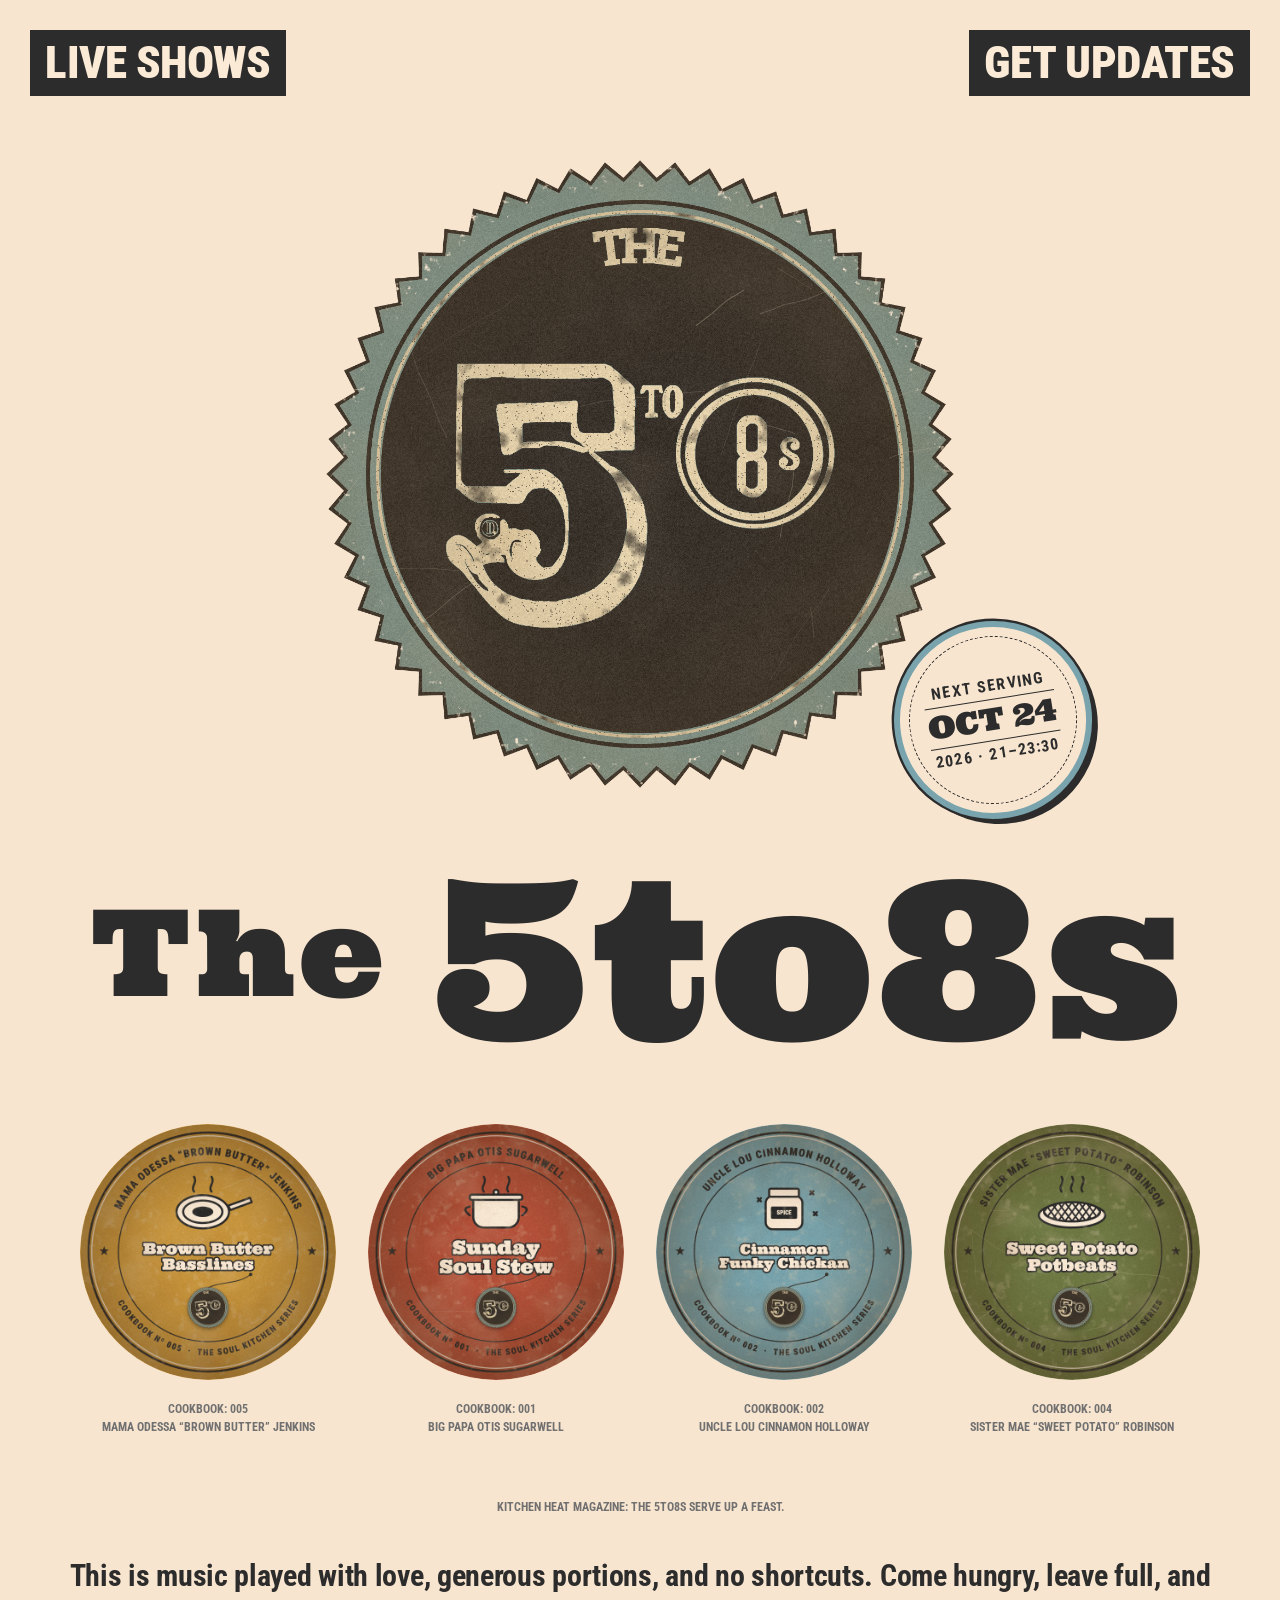
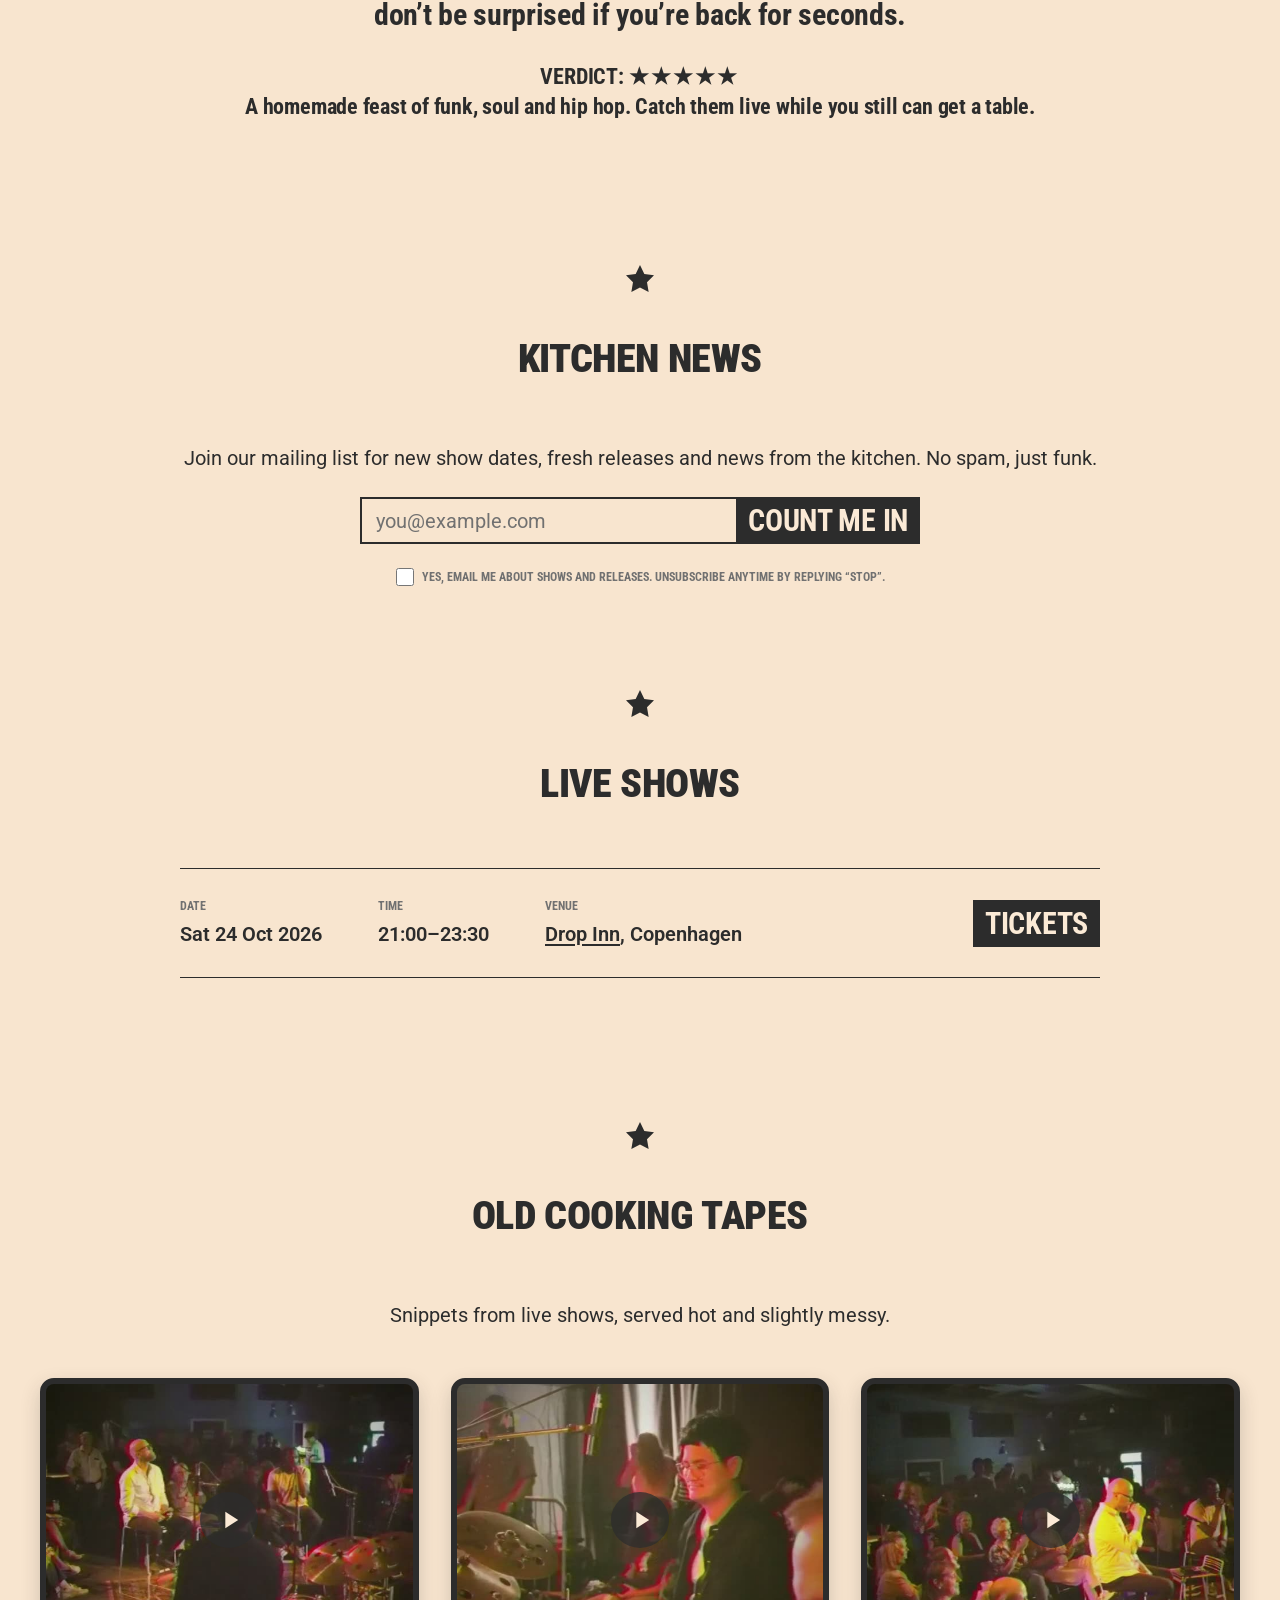
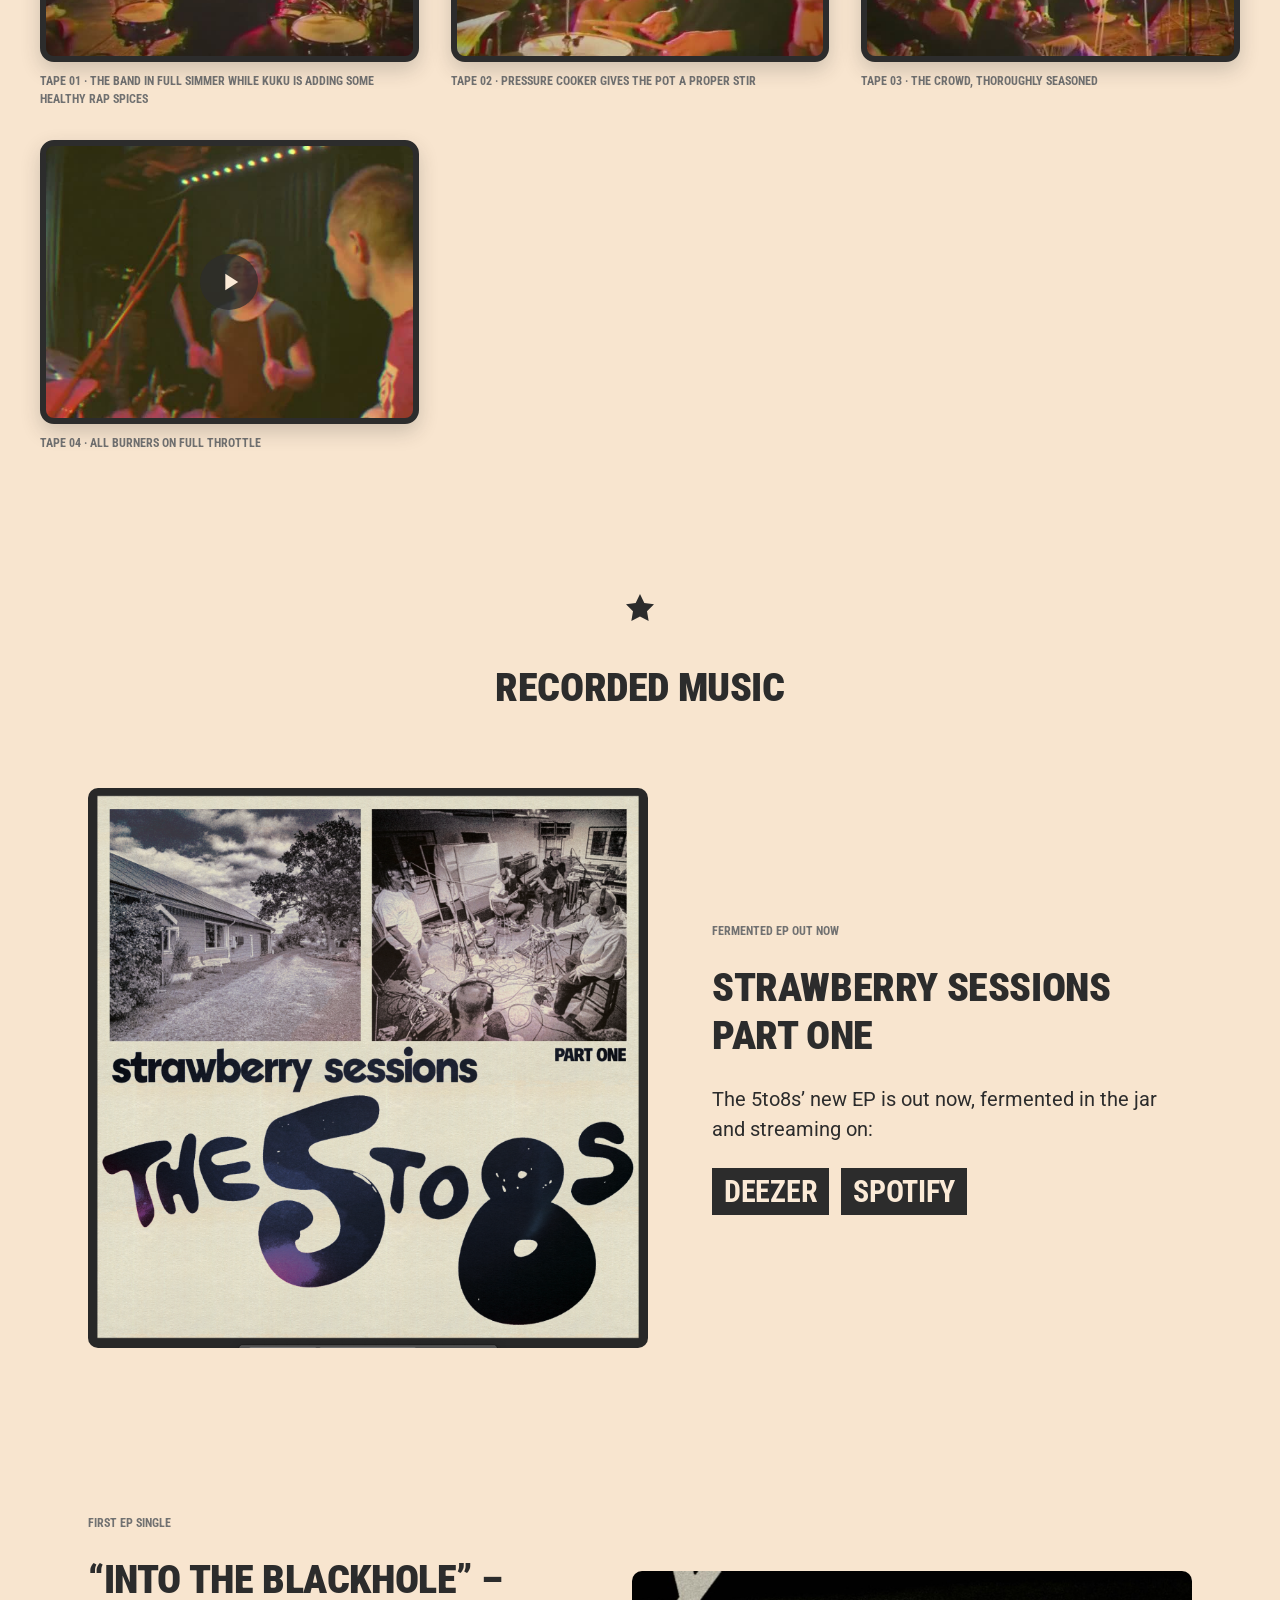
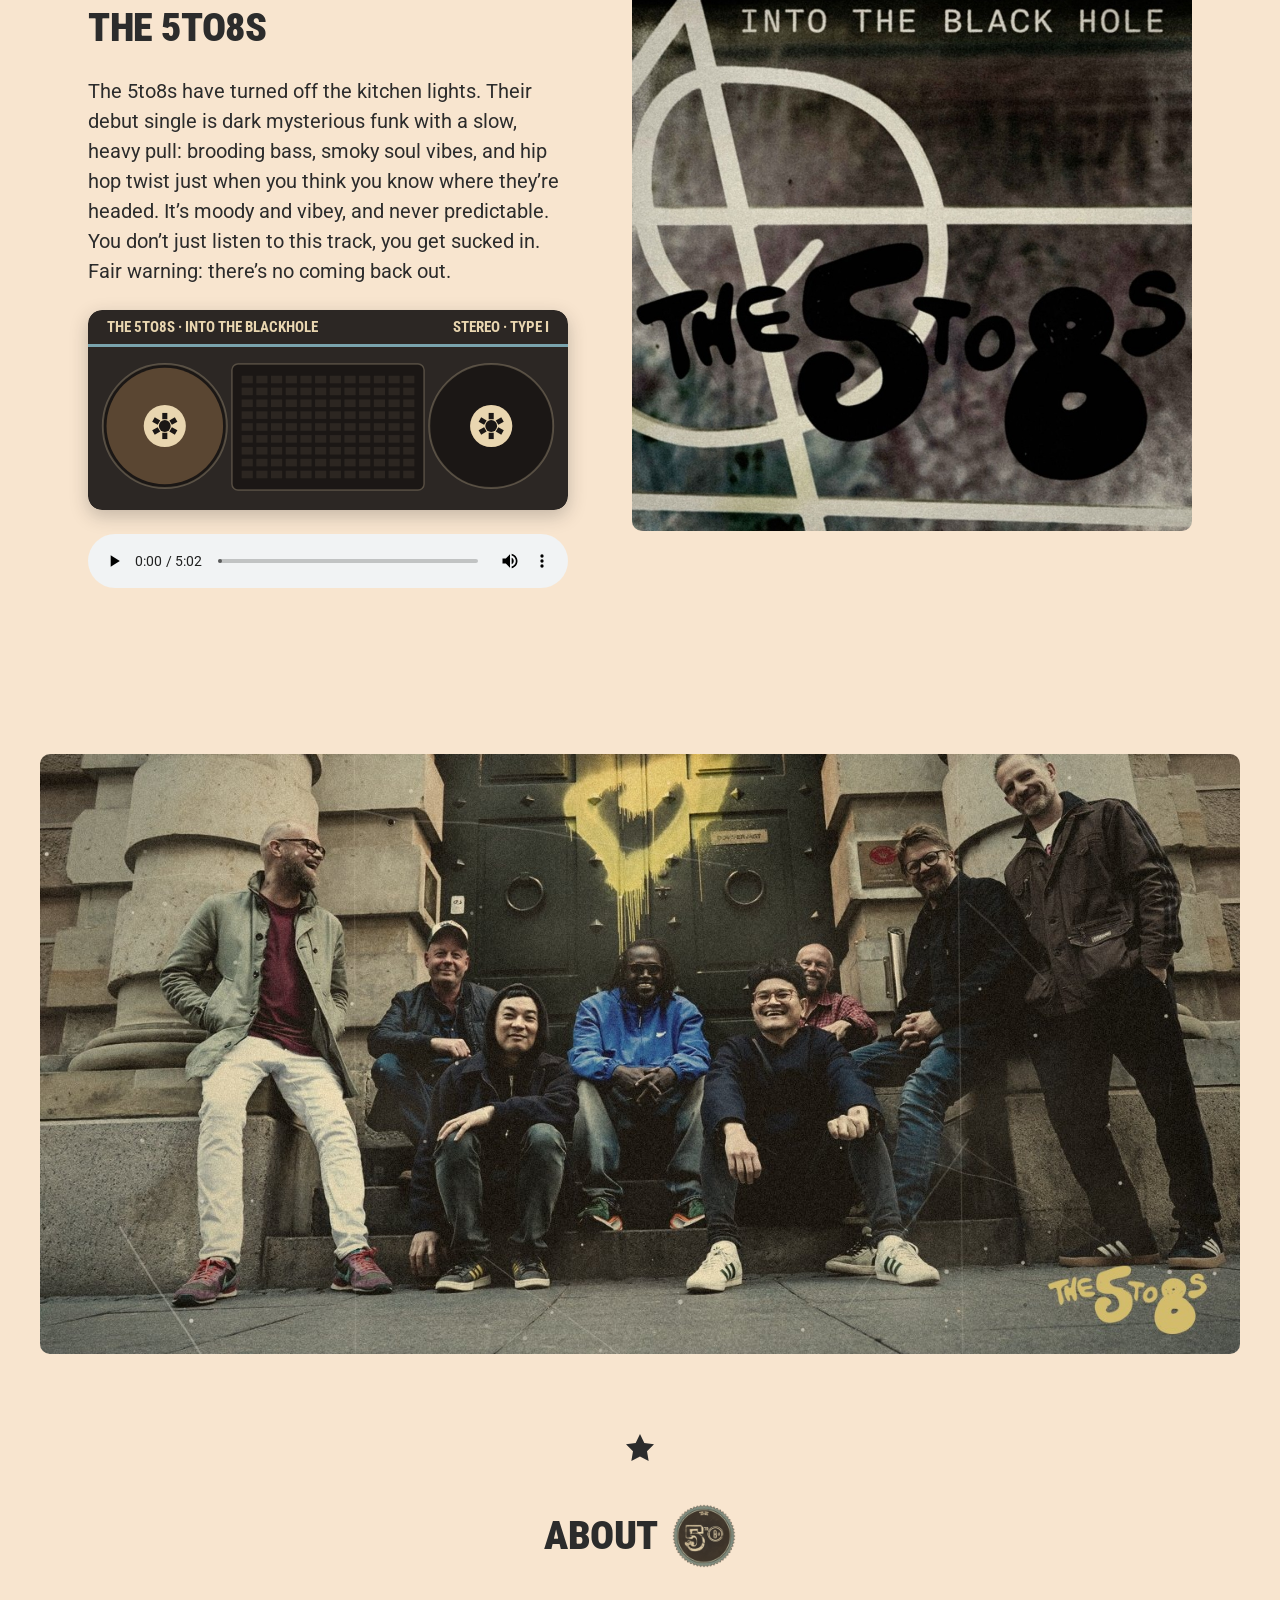
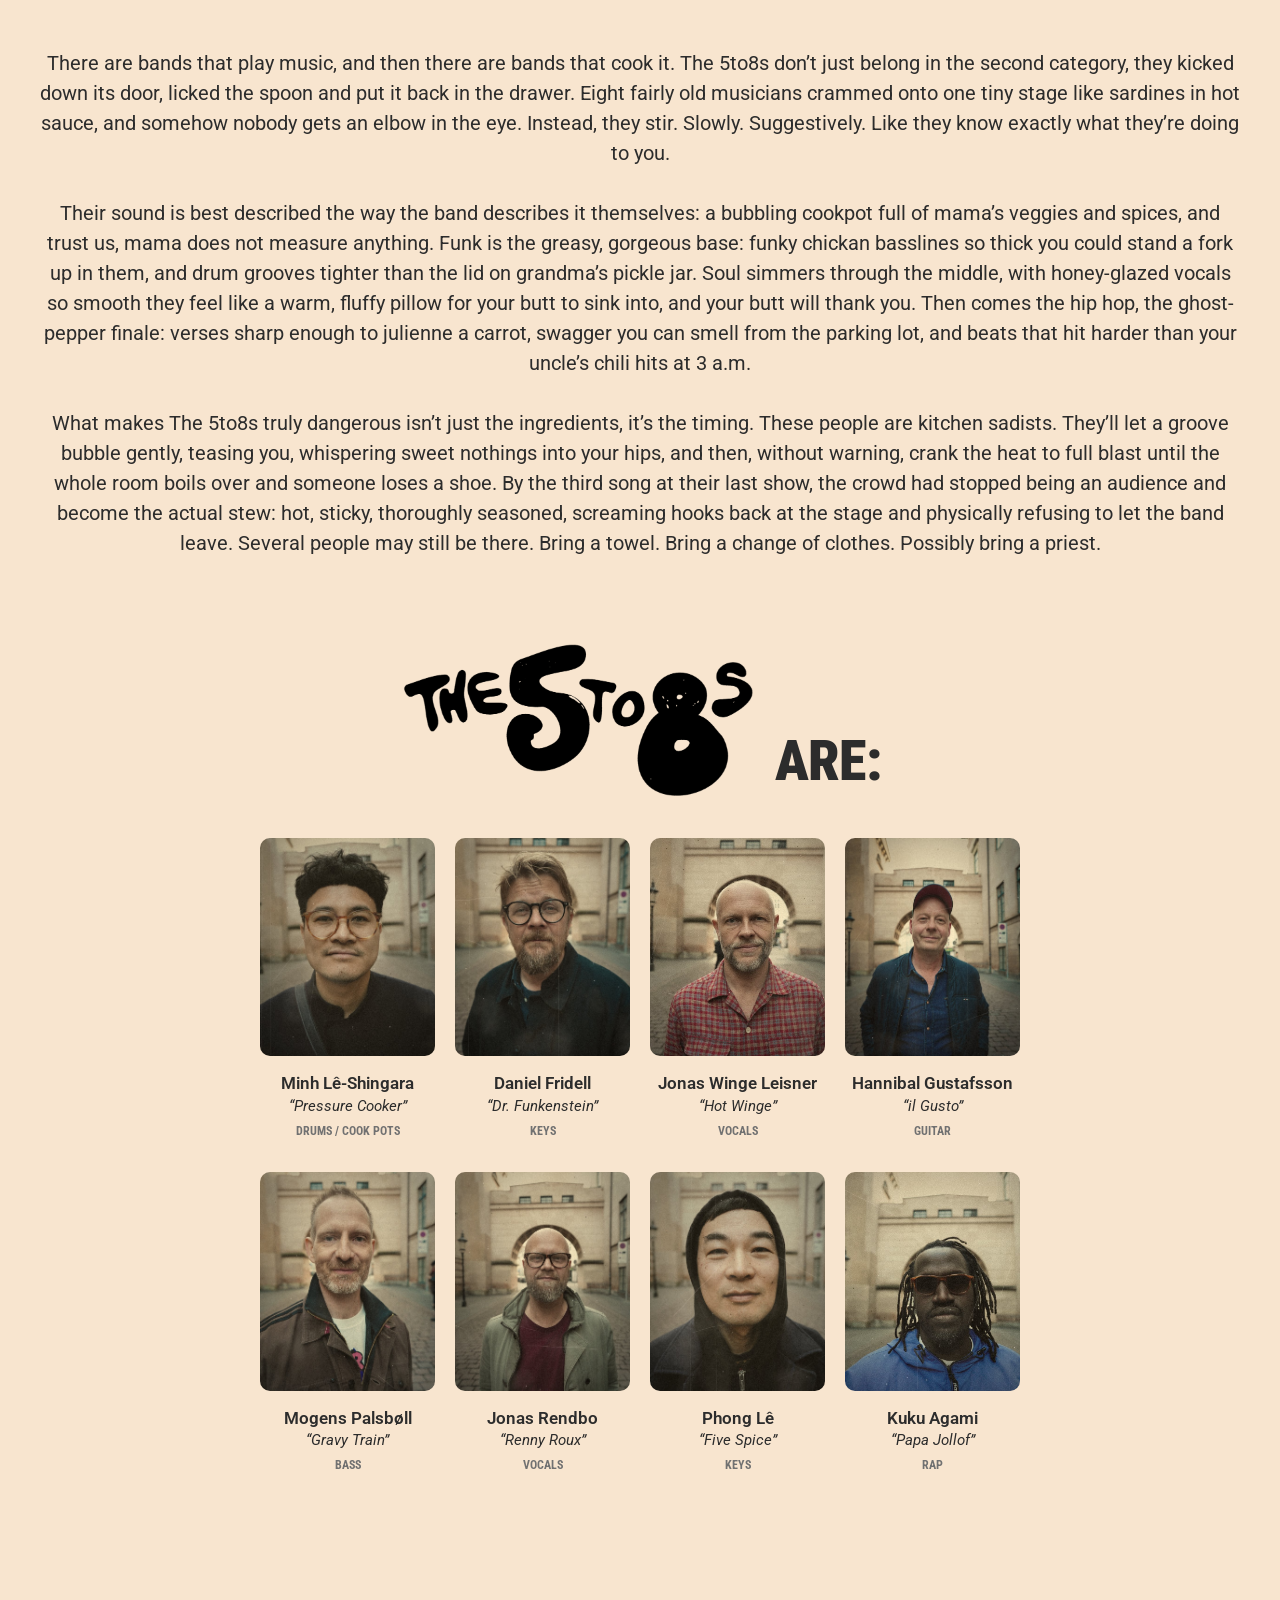
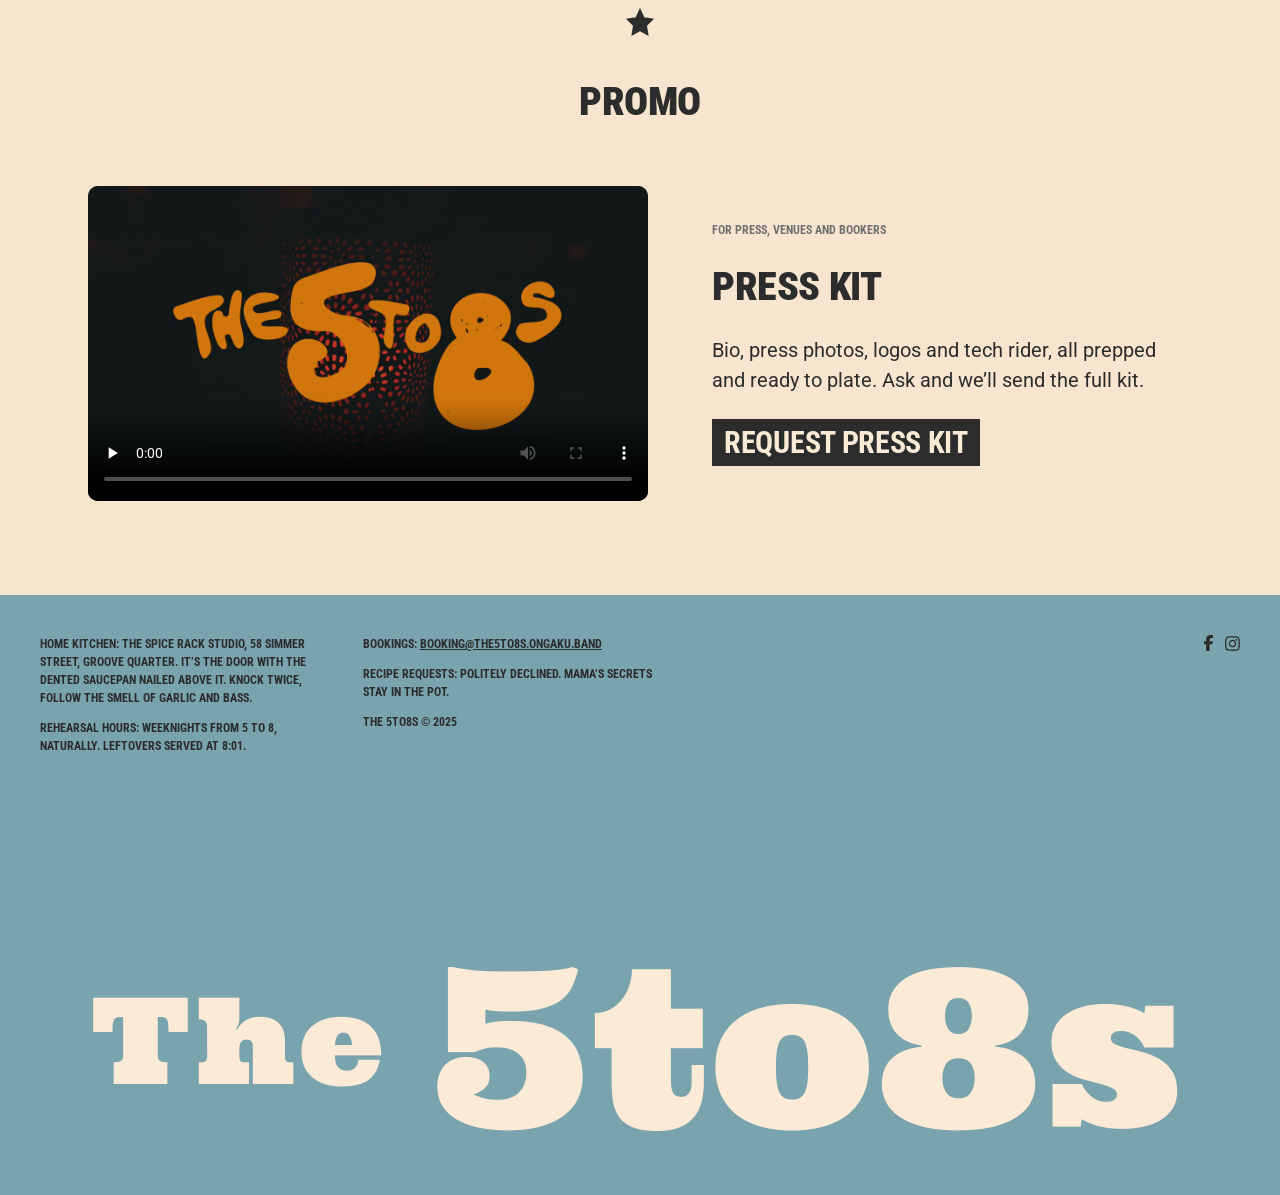
==== index.html @ 46f72283 "Add Tape 04 to Old Cooking Tapes Add a fourth live clip with the same 4:3 VHS look as the other tape" ====
<!doctype html>
<html lang="en">
<head>
  <meta charset="utf-8">
  <meta name="viewport" content="width=device-width, initial-scale=1">
  <title>The 5to8s</title>
  <link rel="icon" href="/favicon.ico" sizes="32x32">
  <link rel="icon" href="/assets/favicon-192.png" type="image/png" sizes="192x192">
  <link rel="apple-touch-icon" href="/assets/apple-touch-icon.png">
  <link rel="preconnect" href="https://fonts.googleapis.com">
  <link rel="preconnect" href="https://fonts.gstatic.com" crossorigin>
  <link href="https://fonts.googleapis.com/css2?family=Roboto+Condensed:wght@700;900&family=Roboto:wght@400;600;700&family=Ultra&display=swap" rel="stylesheet">
  <link rel="stylesheet" href="styles.css">
  <script src="script.js" defer></script>
</head>
<body>
  <nav class="nav" id="top">
    <a class="nav__link" href="#dates">Live Shows</a>
    <a class="nav__link" href="#subscribe">Get updates</a>
  </nav>

  <header class="header">
    <div class="hero">
      <img class="hero__image" src="assets/5to8s-badge-patina.png" alt="The 5to8s logo">
      <p class="hero__badge" role="img" aria-label="Next show: October 24, 2026, 21:00 to 23:30">
        <span class="hero__badge-kicker">Next serving</span>
        <span class="hero__badge-date">Oct 24</span>
        <span class="hero__badge-time">2026 · 21–23:30</span>
      </p>
    </div>
    <div class="title">
      <h1 class="wordmark title__wordmark"><span class="wordmark__the">The</span> 5to8s</h1>
    </div>
  </header>

  <main class="main" tabindex="-1">
    <div class="gallery">
      <figure class="gallery__item" aria-label="First of four soul kitchen cookbooks">
        <img class="gallery__image" src="assets/cookbooks/cookbook-005-odessa.jpg" alt="Round mustard cookbook cover: Brown Butter Basslines by Mama Odessa “Brown Butter” Jenkins, with a 5to8s price tag" width="1200" height="1200">
        <figcaption class="caption">Cookbook: 005<br>Mama Odessa “Brown Butter” Jenkins</figcaption>
      </figure>
      <figure class="gallery__item" aria-label="Second of four soul kitchen cookbooks">
        <img class="gallery__image" src="assets/cookbooks/cookbook-001-otis.jpg" alt="Round tomato-red cookbook cover: Sunday Soul Stew by Big Papa Otis Sugarwell, with a 5to8s price tag" width="1200" height="1200">
        <figcaption class="caption">Cookbook: 001<br>Big Papa Otis Sugarwell</figcaption>
      </figure>
      <figure class="gallery__item" aria-label="Third of four soul kitchen cookbooks">
        <img class="gallery__image" src="assets/cookbooks/cookbook-002-lou.jpg" alt="Round teal cookbook cover: Cinnamon Funky Chickan by Uncle Lou Cinnamon Holloway, with a 5to8s price tag" width="1200" height="1200">
        <figcaption class="caption">Cookbook: 002<br>Uncle Lou Cinnamon Holloway</figcaption>
      </figure>
      <figure class="gallery__item" aria-label="Fourth of four soul kitchen cookbooks">
        <img class="gallery__image" src="assets/cookbooks/cookbook-004-mae.jpg" alt="Round olive-green cookbook cover: Sweet Potato Potbeats by Sister Mae “Sweet Potato” Robinson, with a 5to8s price tag" width="1200" height="1200">
        <figcaption class="caption">Cookbook: 004<br>Sister Mae “Sweet Potato” Robinson</figcaption>
      </figure>
    </div>

    <div class="intro">
      <h2 class="caption">Kitchen Heat Magazine: The 5to8s serve up a feast.</h2>
      <p class="heading-2">This is music played with love, generous portions, and no shortcuts. Come hungry, leave full, and don’t be surprised if you’re back for seconds.</p>
      <p class="verdict"><span class="verdict__label">Verdict:</span> <span class="verdict__stars" role="img" aria-label="5 out of 5 stars">★★★★★</span><br>A homemade feast of funk, soul and hip hop. Catch them live while you still can get a table.</p>
    </div>

    <section class="signup-section" id="subscribe" aria-labelledby="subscribe-title">
      <div class="agenda__title">
        <img class="star" src="assets/star.svg" alt="" role="presentation">
        <h2 class="heading-1" id="subscribe-title">Kitchen News</h2>
      </div>
      <form class="signup" action="/subscribe" method="post" aria-labelledby="subscribe-title">
        <p class="body">Join our mailing list for new show dates, fresh releases and news from the kitchen. No spam, just funk.</p>
        <div class="signup__row">
          <label class="visually-hidden" for="signup-email">Email address</label>
          <input class="signup__input" id="signup-email" type="email" name="email" placeholder="you@example.com" autocomplete="email" required>
          <button class="ticket-link signup__button" type="submit">Count me in</button>
        </div>
        <div class="signup__trap" aria-hidden="true">
          <label for="signup-website">Leave this empty</label>
          <input id="signup-website" type="text" name="website" tabindex="-1" autocomplete="off">
        </div>
        <label class="signup__consent caption">
          <input type="checkbox" name="consent" value="yes" required>
          <span>Yes, email me about shows and releases. Unsubscribe anytime by replying “stop”.</span>
        </label>
        <p class="signup__status body-2" role="status" hidden></p>
      </form>
    </section>

    <section class="agenda" id="dates" aria-labelledby="dates-title">
      <div class="agenda__inner">
        <div class="agenda__title">
          <img class="star" src="assets/star.svg" alt="" role="presentation">
          <h2 class="heading-1" id="dates-title">Live Shows</h2>
        </div>
        <article class="show" aria-label="Concert at Drop Inn, Copenhagen">
          <dl class="show__info">
            <div class="show__field">
              <dt class="caption">Date</dt>
              <dd><time datetime="2026-10-24">Sat 24 Oct 2026</time></dd>
            </div>
            <div class="show__field">
              <dt class="caption">Time</dt>
              <dd><time datetime="2026-10-24T21:00">21:00</time>–<time datetime="2026-10-24T23:30">23:30</time></dd>
            </div>
            <div class="show__field">
              <dt class="caption">Venue</dt>
              <dd><a class="venue-link" href="https://drop-inn.dk/event/the-5to8s-13/" target="_blank" rel="noopener">Drop Inn</a>, Copenhagen</dd>
            </div>
          </dl>
          <a class="ticket-link show__tickets" href="https://place2book.com/da/sw2/sales/3f22m9nqsd" target="_blank" rel="noopener">Tickets</a>
        </article>
      </div>
    </section>

    <section class="clips" id="live-cooking" aria-labelledby="live-cooking-title">
      <div class="section-title">
        <img class="star" src="assets/star.svg" alt="" role="presentation">
        <h2 class="heading-1" id="live-cooking-title">Old Cooking Tapes</h2>
      </div>
      <p class="body clips__intro">Snippets from live shows, served hot and slightly messy.</p>
      <ul class="clips__grid">
        <li class="clip">
          <div class="screen">
            <video class="screen__video" src="assets/live-cooking-sessions/web/live-cooking-1.mp4" poster="assets/live-cooking-sessions/web/live-cooking-1.jpg" preload="none" playsinline></video>
            <button class="screen__button" type="button" aria-label="Play Tape 01: The band in full simmer while Kuku is adding some healthy rap spices">
              <svg class="screen__icon" viewBox="0 0 24 24" width="28" height="28" aria-hidden="true"><path d="M8 5v14l11-7z" fill="currentColor"/></svg>
            </button>
          </div>
          <p class="caption">Tape 01 · The band in full simmer while Kuku is adding some healthy rap spices</p>
        </li>
        <li class="clip">
          <div class="screen">
            <video class="screen__video" src="assets/live-cooking-sessions/web/live-cooking-2.mp4" poster="assets/live-cooking-sessions/web/live-cooking-2.jpg" preload="none" playsinline></video>
            <button class="screen__button" type="button" aria-label="Play Tape 02: Pressure Cooker gives the pot a proper stir">
              <svg class="screen__icon" viewBox="0 0 24 24" width="28" height="28" aria-hidden="true"><path d="M8 5v14l11-7z" fill="currentColor"/></svg>
            </button>
          </div>
          <p class="caption">Tape 02 · Pressure Cooker gives the pot a proper stir</p>
        </li>
        <li class="clip">
          <div class="screen">
            <video class="screen__video" src="assets/live-cooking-sessions/web/live-cooking-3.mp4" poster="assets/live-cooking-sessions/web/live-cooking-3.jpg" preload="none" playsinline></video>
            <button class="screen__button" type="button" aria-label="Play Tape 03: The crowd, thoroughly seasoned">
              <svg class="screen__icon" viewBox="0 0 24 24" width="28" height="28" aria-hidden="true"><path d="M8 5v14l11-7z" fill="currentColor"/></svg>
            </button>
          </div>
          <p class="caption">Tape 03 · The crowd, thoroughly seasoned</p>
        </li>
        <li class="clip">
          <div class="screen">
            <video class="screen__video" src="assets/live-cooking-sessions/web/live-cooking-4.mp4" poster="assets/live-cooking-sessions/web/live-cooking-4.jpg" preload="none" playsinline></video>
            <button class="screen__button" type="button" aria-label="Play Tape 04: All burners on full throttle">
              <svg class="screen__icon" viewBox="0 0 24 24" width="28" height="28" aria-hidden="true"><path d="M8 5v14l11-7z" fill="currentColor"/></svg>
            </button>
          </div>
          <p class="caption">Tape 04 · All burners on full throttle</p>
        </li>
      </ul>
    </section>

    <div class="section-title" id="music">
      <img class="star" src="assets/star.svg" alt="" role="presentation">
      <h2 class="heading-1">Recorded Music</h2>
    </div>

    <section class="feature" aria-labelledby="ep-title">
      <img class="feature__image" src="assets/ep25-1/strawb-1a.png" alt="Cover of The 5to8s EP Strawberry Sessions Part One" width="1616" height="1608">
      <div class="feature__text">
        <p class="caption">Fermented EP out now</p>
        <h2 class="heading-1" id="ep-title">Strawberry Sessions<br>Part One</h2>
        <p class="body">The 5to8s’ new EP is out now, fermented in the jar and streaming on:</p>
        <div class="feature__links">
          <a class="ticket-link" href="https://www.deezer.com/en/artist/306555381" target="_blank" rel="noopener">Deezer</a>
          <a class="ticket-link" href="https://open.spotify.com/artist/1uUSp0acft7EnJRGdNaRUE" target="_blank" rel="noopener">Spotify</a>
        </div>
      </div>
    </section>

    <section class="feature feature--reverse" aria-labelledby="single-title">
      <img class="feature__image" src="assets/single25/Into%20The%20Blackhole.png" alt="Cover of the single Into The Black Hole by The 5to8s" width="1024" height="1024">
      <div class="feature__text">
        <p class="caption">First EP Single</p>
        <h2 class="heading-1" id="single-title">“Into The Blackhole” – The 5to8s</h2>
        <p class="body">The 5to8s have turned off the kitchen lights. Their debut single is dark mysterious funk with a slow, heavy pull: brooding bass, smoky soul vibes, and hip hop twist just when you think you know where they’re headed. It’s moody and vibey, and never predictable. You don’t just listen to this track, you get sucked in. Fair warning: there’s no coming back out.</p>
        <canvas class="tape-deck" aria-hidden="true"></canvas>
        <audio class="feature__audio" controls preload="metadata" src="assets/single25/Into%20The%20Blackhole.mp3">
          Your browser can’t play this audio. <a href="assets/single25/Into%20The%20Blackhole.mp3">Download “Into The Blackhole”</a>.
        </audio>
      </div>
    </section>

    <div class="about" id="about">
      <img class="about__image" src="assets/DSC01002-patina.jpg" alt="The 5to8s band members smiling on stone steps in front of a green door">
      <div class="agenda__title">
        <img class="star" src="assets/star.svg" alt="" role="presentation">
        <div class="about__heading">
          <h2 class="heading-1">About</h2>
          <img class="about__badge" src="assets/5to8s-badge-small.png" alt="" role="presentation" width="64" height="64">
        </div>
      </div>
      <div class="body about__text">
        <p>There are bands that play music, and then there are bands that cook it. The 5to8s don’t just belong in the second category, they kicked down its door, licked the spoon and put it back in the drawer. Eight fairly old musicians crammed onto one tiny stage like sardines in hot sauce, and somehow nobody gets an elbow in the eye. Instead, they stir. Slowly. Suggestively. Like they know exactly what they’re doing to you.</p>
        <p>Their sound is best described the way the band describes it themselves: a bubbling cookpot full of mama’s veggies and spices, and trust us, mama does not measure anything. Funk is the greasy, gorgeous base: funky chickan basslines so thick you could stand a fork up in them, and drum grooves tighter than the lid on grandma’s pickle jar. Soul simmers through the middle, with honey-glazed vocals so smooth they feel like a warm, fluffy pillow for your butt to sink into, and your butt will thank you. Then comes the hip hop, the ghost-pepper finale: verses sharp enough to julienne a carrot, swagger you can smell from the parking lot, and beats that hit harder than your uncle’s chili hits at 3 a.m.</p>
        <p>What makes The 5to8s truly dangerous isn’t just the ingredients, it’s the timing. These people are kitchen sadists. They’ll let a groove bubble gently, teasing you, whispering sweet nothings into your hips, and then, without warning, crank the heat to full blast until the whole room boils over and someone loses a shoe. By the third song at their last show, the crowd had stopped being an audience and become the actual stew: hot, sticky, thoroughly seasoned, screaming hooks back at the stage and physically refusing to let the band leave. Several people may still be there. Bring a towel. Bring a change of clothes. Possibly bring a priest.</p>
      </div>
      <h3 class="members__title">
        <img class="members__wordmark" src="assets/5to8s-wordmark-black.png" alt="The 5to8s" width="1081" height="479">
        <span class="heading-1">are:</span>
      </h3>
      <ul class="members" aria-label="Band members">
        <li class="member">
          <img class="member__photo" src="assets/group-members/patina/DSC01021.jpg" alt="Portrait of Hannibal “Hanni Hollandaise” Gustafsson, guitar" loading="lazy">
          <p class="member__name body-2">Hannibal Gustafsson</p>
          <p class="member__nick">“il Gusto”</p>
          <p class="member__role caption">Guitar</p>
        </li>
        <li class="member">
          <img class="member__photo" src="assets/group-members/patina/DSC01028.jpg" alt="Portrait of Jonas “Buffalo Winge” Winge Leisner, vocals" loading="lazy">
          <p class="member__name body-2">Jonas Winge Leisner</p>
          <p class="member__nick">“Hot Winge”</p>
          <p class="member__role caption">Vocals</p>
        </li>
        <li class="member">
          <img class="member__photo" src="assets/group-members/patina/DSC01031.jpg" alt="Portrait of Minh “Pressure Cooker” Le-Shingara, drums / cook pots" loading="lazy">
          <p class="member__name body-2">Minh Lê-Shingara</p>
          <p class="member__nick">“Pressure Cooker”</p>
          <p class="member__role caption">Drums / Cook Pots</p>
        </li>
        <li class="member">
          <img class="member__photo" src="assets/group-members/patina/DSC01032.jpg" alt="Portrait of Phong “Five Spice” Le, keys" loading="lazy">
          <p class="member__name body-2">Phong Lê</p>
          <p class="member__nick">“Five Spice”</p>
          <p class="member__role caption">Keys</p>
        </li>
        <li class="member">
          <img class="member__photo" src="assets/group-members/patina/DSC01036.jpg" alt="Portrait of Mogens “Gravy Train” Palsbøll, bass" loading="lazy">
          <p class="member__name body-2">Mogens Palsbøll</p>
          <p class="member__nick">“Gravy Train”</p>
          <p class="member__role caption">Bass</p>
        </li>
        <li class="member">
          <img class="member__photo" src="assets/group-members/patina/DSC01040.jpg" alt="Portrait of Daniel “Doctor Dumpling” Fridell, keys" loading="lazy">
          <p class="member__name body-2">Daniel Fridell</p>
          <p class="member__nick">“Dr. Funkenstein”</p>
          <p class="member__role caption">Keys</p>
        </li>
        <li class="member">
          <img class="member__photo" src="assets/group-members/patina/DSC01045.jpg" alt="Portrait of Kuku “Papa Jollof” Agami, rap" loading="lazy">
          <p class="member__name body-2">Kuku Agami</p>
          <p class="member__nick">“Papa Jollof”</p>
          <p class="member__role caption">Rap</p>
        </li>
        <li class="member">
          <img class="member__photo" src="assets/group-members/patina/DSC01047.jpg" alt="Portrait of Jonas “Renny Roux” Rendbo, vocals" loading="lazy">
          <p class="member__name body-2">Jonas Rendbo</p>
          <p class="member__nick">“Renny Roux”</p>
          <p class="member__role caption">Vocals</p>
        </li>
      </ul>
    </div>

    <section class="promo" id="promo" aria-labelledby="promo-title">
      <div class="section-title">
        <img class="star" src="assets/star.svg" alt="" role="presentation">
        <h2 class="heading-1" id="promo-title">Promo</h2>
      </div>
      <div class="feature promo__feature">
        <video class="promo__video" src="assets/promo/web/promo.mp4" poster="assets/promo/web/promo.jpg" controls preload="none" playsinline width="1280" height="720">
          Your browser can’t play this video. <a href="assets/promo/web/promo.mp4">Download the promo video</a>.
        </video>
        <div class="feature__text">
          <p class="caption">For press, venues and bookers</p>
          <h3 class="heading-1">Press kit</h3>
          <p class="body">Bio, press photos, logos and tech rider, all prepped and ready to plate. Ask and we’ll send the full kit.</p>
          <div class="feature__links">
            <a class="ticket-link" href="mailto:booking@the5to8s.ongaku.band?subject=Press%20kit%20request">Request press kit</a>
          </div>
        </div>
      </div>
    </section>
  </main>

  <footer class="footer" id="contact">
    <div class="footer__top">
      <div class="footer__links caption">
        <div class="footer__col">
          <p><strong>Home kitchen:</strong> The Spice Rack Studio, 58 Simmer Street, Groove Quarter. It’s the door with the dented saucepan nailed above it. Knock twice, follow the smell of garlic and bass.</p>
          <p><strong>Rehearsal hours:</strong> Weeknights from 5 to 8, naturally. Leftovers served at 8:01.</p>
        </div>
        <div class="footer__col">
          <p><strong>Bookings:</strong> <a href="mailto:booking@the5to8s.ongaku.band">booking@the5to8s.ongaku.band</a></p>
          <p><strong>Recipe requests:</strong> Politely declined. Mama’s secrets stay in the pot.</p>
          <p>The 5to8s © 2025</p>
        </div>
      </div>
      <div class="social">
        <a href="https://www.facebook.com/share/1JqhNDqdkV/?mibextid=wwXIfr" target="_blank" rel="noopener"><img src="assets/facebook.svg" alt="The 5to8s on Facebook" width="8.761" height="15.66"></a>
        <a href="https://www.instagram.com/5to8s/" target="_blank" rel="noopener"><img src="assets/instagram.svg" alt="The 5to8s on Instagram" width="14.982" height="14.982"></a>
      </div>
    </div>
    <p class="wordmark footer__wordmark"><span class="wordmark__the">The</span> 5to8s</p>
  </footer>

  <nav class="jump" aria-label="Jump to section">
    <button class="jump__toggle" type="button" aria-expanded="false" aria-controls="jump-menu">
      <span class="visually-hidden">Jump to section</span>
      <svg class="jump__icon jump__icon--open" viewBox="0 0 24 24" width="22" height="22" aria-hidden="true"><path d="M5 7h14M5 12h14M5 17h14" stroke="currentColor" stroke-width="2.5" stroke-linecap="round"/></svg>
      <svg class="jump__icon jump__icon--close" viewBox="0 0 24 24" width="22" height="22" aria-hidden="true"><path d="M6 6l12 12M18 6L6 18" stroke="currentColor" stroke-width="2.5" stroke-linecap="round"/></svg>
    </button>
    <ul class="jump__menu" id="jump-menu" hidden>
      <li><a href="#top">Top</a></li>
      <li><a href="#subscribe">Get updates</a></li>
      <li><a href="#dates">Live Shows</a></li>
      <li><a href="#live-cooking">Old Cooking Tapes</a></li>
      <li><a href="#music">Recorded Music</a></li>
      <li><a href="#about">About</a></li>
      <li><a href="#promo">Promo</a></li>
      <li><a href="#contact">Contact</a></li>
    </ul>
  </nav>
</body>
</html>
---- styles.css ----
/* ---------- Design tokens (from Figma) ---------- */
:root {
  /* Colors */
  --color-background-1: #f8e5cf;
  --color-background-2: #7aa4ad;
  --color-accent-1: #2c2c2c;
  --color-accent-on-1: #fbead6;
  --color-text-link: #fbead6;
  --color-text-body-1: #2c2c2c;
  --color-text-headline-1: #2c2c2c;
  --color-text-captions: #717171;
  --color-divider-1: #2c2c2c;

  /* Font families */
  --font-condensed: "Roboto Condensed", "Arial Narrow", sans-serif;
  --font-body: "Roboto", system-ui, sans-serif;
  --font-display: "Ultra", Georgia, serif;

  /* Text styles: Link */
  --link-font: 900 45px/1.2 var(--font-condensed);
  --link-tracking: -0.01em;

  /* Text styles: Heading 1 */
  --heading-1-font: 900 40px/1.2 var(--font-condensed);
  --heading-1-tracking: -0.01em;

  /* Text styles: Heading 2 */
  --heading-2-font: 700 30px/1.3 var(--font-condensed);
  --heading-2-tracking: -0.01em;

  /* Text styles: Caption */
  --caption-font: 700 12px/1.5 var(--font-condensed);

  /* Text styles: Wordmark */
  --wordmark-font: 400 clamp(64px, 17vw, 240px)/1 var(--font-display);
  --wordmark-tracking: 0.02em;

  /* Text styles: Body / Body 2 */
  --body-font: 400 20px/1.5 var(--font-body);
  --body-2-font: 600 20px/1.5 var(--font-body);
}

/* ---------- Base ---------- */
*,
*::before,
*::after {
  box-sizing: border-box;
}

html {
  scroll-behavior: smooth;
}

@media (prefers-reduced-motion: reduce) {
  html {
    scroll-behavior: auto;
  }
}

body {
  margin: 0;
  background: var(--color-background-1);
  color: var(--color-text-body-1);
  font: var(--body-font);
  display: flex;
  flex-direction: column;
  gap: 16px;
}

h1, h2, h3, p, figure {
  margin: 0;
}

img {
  display: block;
  max-width: 100%;
}

a {
  color: inherit;
}

.visually-hidden {
  position: absolute;
  width: 1px;
  height: 1px;
  overflow: hidden;
  clip: rect(0 0 0 0);
  white-space: nowrap;
}

/* ---------- Text styles ---------- */
.heading-1 {
  font: var(--heading-1-font);
  letter-spacing: var(--heading-1-tracking);
  color: var(--color-text-headline-1);
  text-transform: uppercase;
  text-align: center;
}

.heading-2 {
  font: var(--heading-2-font);
  letter-spacing: var(--heading-2-tracking);
  color: var(--color-text-body-1);
}

.caption {
  font: var(--caption-font);
  color: var(--color-text-captions);
  text-transform: uppercase;
}

.body {
  font: var(--body-font);
}

.body-2 {
  font: var(--body-2-font);
}

.wordmark {
  font: var(--wordmark-font);
  letter-spacing: var(--wordmark-tracking);
  text-align: center;
  white-space: nowrap;
}

.star {
  width: 30px;
  height: 30px;
  padding: 0 0.735px 2.865px; /* Figma inset 0 2.45% 9.55% */
}

/* ---------- Navigation ---------- */
.nav {
  display: flex;
  justify-content: space-between;
  align-items: flex-start;
  height: 138px;
  padding: 30px 30px 0;
}

.nav__link {
  background: var(--color-accent-1);
  color: var(--color-text-link);
  font: var(--link-font);
  letter-spacing: var(--link-tracking);
  text-transform: uppercase;
  text-decoration: none;
  white-space: nowrap;
  padding: 6px 15px;
}

/* ---------- Header ---------- */
.header {
  display: flex;
  flex-direction: column;
  gap: 16px;
}

.hero {
  position: relative;
  display: flex;
  justify-content: center;
  height: 640px;
}

.hero__image {
  width: 640px;
  height: 640px;
  object-fit: cover;
}

/* Plate-style stamp; all inner sizes are in em, so font-size scales the whole badge */
.hero__badge {
  position: absolute;
  bottom: -24.5px;
  /* Badge sits 188.5px from the right edge of the 1280px frame */
  left: calc(50% + 640px - 188.5px - 197.5px);
  font-size: 19.75px;
  width: 10em;
  height: 10em;
  margin: 0;
  display: flex;
  flex-direction: column;
  align-items: center;
  justify-content: center;
  gap: 0.25em;
  border-radius: 50%;
  background: var(--color-background-1);
  color: var(--color-accent-1);
  border: 0.35em solid var(--color-background-2);
  box-shadow: 0 0 0 0.12em var(--color-accent-1), 0.25em 0.3em 0 var(--color-accent-1);
  transform: rotate(-9deg);
  text-align: center;
  text-transform: uppercase;
}

/* Inner rim of the plate */
.hero__badge::before {
  content: "";
  position: absolute;
  inset: 0.45em;
  border: 0.1em dashed var(--color-accent-1);
  border-radius: 50%;
}

.hero__badge-kicker,
.hero__badge-time {
  font: 700 0.8em/1 var(--font-condensed);
  letter-spacing: 0.08em;
}

.hero__badge-date {
  font: 400 1.55em/1 var(--font-display);
  padding-block: 0.15em;
  border-block: 0.06em solid var(--color-accent-1);
}

.title {
  display: flex;
  flex-direction: column;
  align-items: center;
  padding: 40px 50px;
}

.title__wordmark {
  color: var(--color-text-headline-1);
}

.wordmark__the {
  font-size: 0.55em;
  vertical-align: 0.35em;
  margin-right: -0.2em; /* pull in the full-size space before "5to8s" */
}

/* ---------- Main ---------- */
.main {
  display: flex;
  flex-direction: column;
  gap: 16px;
}

.intro {
  display: flex;
  flex-direction: column;
  align-items: center;
  gap: 40px;
  padding: 46px 40px 126px;
  text-align: center;
}

.verdict {
  max-width: 860px;
  margin-top: -12px;
  font: 700 22px/1.4 var(--font-condensed);
  letter-spacing: -0.01em;
  color: var(--color-text-body-1);
  text-wrap: balance;
}

.verdict__label {
  text-transform: uppercase;
}

.verdict__stars {
  letter-spacing: 0.1em;
}

.feature {
  display: flex;
  align-items: center;
  justify-content: center;
  gap: 64px;
  padding: 0 40px 150px;
}

.feature__image {
  width: 100%;
  max-width: 560px;
  height: auto;
  aspect-ratio: 1;
  object-fit: cover;
  border-radius: 10px;
}

.feature__text {
  flex: 1;
  max-width: 480px;
  display: flex;
  flex-direction: column;
  align-items: flex-start;
  gap: 24px;
}

.feature__text .heading-1 {
  text-align: left;
}

.feature--reverse {
  flex-direction: row-reverse;
}

.tape-deck {
  display: block;
  width: 100%;
  aspect-ratio: 12 / 5;
  border-radius: 14px;
  box-shadow: 0 6px 18px rgba(44, 44, 44, 0.25);
}

.feature__audio {
  width: 100%;
  accent-color: var(--color-accent-1);
}

.feature__links {
  display: flex;
  flex-wrap: wrap;
  gap: 12px;
}

.details {
  display: flex;
  flex-direction: column;
  align-items: center;
  gap: 40px;
  padding: 0 40px 150px;
}

/* Gallery: cookbooks in one row that fits the page width */
.gallery {
  display: grid;
  grid-template-columns: repeat(4, 1fr);
  gap: 32px;
  max-width: 1200px;
  width: 100%;
  margin: 0 auto;
  padding: 0 40px;
}

.gallery__item {
  display: flex;
  flex-direction: column;
  align-items: center;
  gap: 20px;
  text-align: center;
}

.gallery__image {
  width: 100%;
  height: auto;
  aspect-ratio: 1;
  object-fit: cover;
  border-radius: 50%;
}

.gallery__image--flipped {
  transform: scaleX(-1);
}

/* Dates */
.agenda {
  scroll-margin-top: 16px;
  display: flex;
  justify-content: center;
  padding: 88px 40px;
}

.agenda__inner {
  display: flex;
  flex-direction: column;
  align-items: center;
  gap: 60px;
  width: 100%;
  max-width: 920px;
}

.agenda__title {
  display: flex;
  flex-direction: column;
  align-items: center;
  gap: 40px;
}

.agenda__item {
  display: flex;
  gap: 128px;
  width: 100%;
  padding-top: 20px;
  border-top: 0.5px solid var(--color-divider-1);
  color: var(--color-text-body-1);
}

.agenda__time {
  font: 700 20px/1.5 var(--font-body);
  white-space: nowrap;
}

.agenda__time {
  min-width: 160px;
}

.agenda__body {
  flex: 1;
  display: flex;
  flex-direction: column;
  align-items: flex-start;
  gap: 16px;
}

/* Section heading with star (e.g. Music) */
.section-title {
  display: flex;
  flex-direction: column;
  align-items: center;
  gap: 40px;
  padding: 40px 40px 60px;
}

/* Old Cooking Tapes clips */
.clips {
  display: flex;
  flex-direction: column;
  align-items: center;
  padding: 0 40px 86px;
}

.clips__intro {
  max-width: 640px;
  margin-bottom: 48px;
  text-align: center;
}

.clips__grid {
  list-style: none;
  margin: 0;
  padding: 0;
  width: 100%;
  max-width: 1200px;
  display: grid;
  grid-template-columns: repeat(3, 1fr);
  gap: 32px;
}

.clip {
  display: flex;
  flex-direction: column;
  gap: 10px;
}

/* Clip frame: video with a play button overlay */
.screen {
  position: relative;
  aspect-ratio: 4 / 3;
  overflow: hidden;
  border: 6px solid var(--color-accent-1);
  border-radius: 14px;
  background: var(--color-accent-1);
  box-shadow: 0 8px 20px rgba(44, 44, 44, 0.2);
}

.screen__video {
  display: block;
  width: 100%;
  height: 100%;
  object-fit: cover;
}

.screen__button {
  position: absolute;
  inset: 0;
  display: grid;
  place-items: center;
  width: 100%;
  border: 0;
  padding: 0;
  background: transparent;
  color: var(--color-accent-on-1);
  cursor: pointer;
}

.screen__icon {
  box-sizing: content-box;
  padding: 14px 14px 14px 16px;
  border-radius: 50%;
  background: rgba(44, 44, 44, 0.75);
  transition: opacity 0.2s, background-color 0.2s;
}

.screen__button:hover .screen__icon,
.screen__button:focus-visible .screen__icon {
  background: var(--color-background-2);
  color: var(--color-accent-1);
}

.screen__button:focus-visible {
  outline: 3px solid var(--color-background-2);
  outline-offset: -3px;
}

.screen.is-playing .screen__icon {
  opacity: 0;
}

/* Promo */
.promo__feature {
  padding-bottom: 78px;
}

.promo__video {
  width: 100%;
  max-width: 560px;
  height: auto;
  aspect-ratio: 16 / 9;
  border-radius: 10px;
  background: var(--color-accent-1);
}

/* Live show row */
.show {
  width: 100%;
  display: flex;
  align-items: center;
  justify-content: space-between;
  gap: 32px;
  padding: 28px 0;
  border-top: 0.5px solid var(--color-divider-1);
  border-bottom: 0.5px solid var(--color-divider-1);
}

.show__info {
  margin: 0;
  display: flex;
  flex-wrap: wrap;
  gap: 24px 56px;
}

.show__field dt {
  margin-bottom: 4px;
}

.show__field dd {
  margin: 0;
  font: var(--body-2-font);
  color: var(--color-text-body-1);
}

.venue-link {
  text-decoration: underline;
  text-underline-offset: 3px;
}

.venue-link:hover,
.venue-link:focus-visible {
  color: var(--color-background-2);
}

.ticket-link {
  background: var(--color-accent-1);
  color: var(--color-text-link);
  font: var(--heading-2-font);
  letter-spacing: var(--heading-2-tracking);
  text-transform: uppercase;
  text-decoration: none;
  padding: 4px 12px;
}

.ticket-link:hover,
.ticket-link:focus-visible,
.nav__link:hover,
.nav__link:focus-visible {
  background: var(--color-background-2);
  color: var(--color-accent-1);
}

/* Mailing list signup */
.signup-section {
  scroll-margin-top: 16px;
  display: flex;
  flex-direction: column;
  align-items: center;
  gap: 60px;
  padding: 0 40px;
}

.signup {
  max-width: 920px;
  width: 100%;
  display: flex;
  flex-direction: column;
  align-items: center;
  gap: 24px;
  text-align: center;
}

.signup__row {
  display: flex;
  width: 100%;
  max-width: 560px;
}

.signup__input {
  flex: 1;
  min-width: 0;
  font: var(--body-font);
  color: var(--color-text-body-1);
  background: transparent;
  border: 2px solid var(--color-accent-1);
  border-right: 0;
  border-radius: 0;
  padding: 6px 14px;
}

.signup__input::placeholder {
  color: var(--color-text-captions);
}

.signup__input:focus-visible {
  outline: 3px solid var(--color-background-2);
  outline-offset: 0;
}

.signup__button {
  border: 0;
  cursor: pointer;
}

.signup__button:disabled {
  opacity: 0.6;
  cursor: wait;
}

.signup__consent {
  display: flex;
  align-items: flex-start;
  gap: 8px;
  max-width: 560px;
  text-align: left;
  cursor: pointer;
}

.signup__consent input {
  flex: none;
  width: 18px;
  height: 18px;
  margin: 0;
  accent-color: var(--color-accent-1);
}

/* Hidden from people, still filled in by spam bots */
.signup__trap {
  position: absolute;
  left: -10000px;
  width: 1px;
  height: 1px;
  overflow: hidden;
}

/* About */
.about {
  display: flex;
  flex-direction: column;
  align-items: center;
  gap: 80px;
  padding: 0 40px 78px;
}

.about__image {
  width: 100%;
  aspect-ratio: 1200 / 600;
  object-fit: cover;
  object-position: center 60%;
  border-radius: 10px;
}

.about__heading {
  display: flex;
  align-items: center;
  gap: 14px;
}

.about__badge {
  width: 64px;
  height: 64px;
}

.about__text {
  text-align: center;
}

.about__text p + p {
  margin-top: 1.5em;
}

/* Band members */
.members__title {
  display: flex;
  align-items: flex-end;
  justify-content: center;
  gap: 16px;
  margin: 0 0 -40px;
}

.members__wordmark {
  width: min(360px, 60vw);
  height: auto;
  mix-blend-mode: multiply;
}

.members__title .heading-1 {
  font-size: clamp(32px, 7vw, 56px);
  line-height: 1;
  padding-bottom: 0.15em;
}

.members {
  list-style: none;
  margin: 0;
  padding: 0;
  width: 100%;
  max-width: 760px;
  display: grid;
  grid-template-columns: repeat(4, 1fr);
  gap: 32px 20px;
}

.member {
  display: flex;
  flex-direction: column;
  align-items: center;
  gap: 6px;
  text-align: center;
}

.member__name {
  font-size: 17px;
  line-height: 1.3;
}

.member__nick {
  font: italic 400 15px/1.3 var(--font-body);
  color: var(--color-text-body-1);
  margin-top: -4px;
}

.member__photo {
  width: 100%;
  aspect-ratio: 4 / 5;
  object-fit: cover;
  object-position: center 30%;
  border-radius: 10px;
  margin-bottom: 10px;
}

/* ---------- Footer ---------- */
.footer {
  display: flex;
  flex-direction: column;
  align-items: center;
  justify-content: space-between;
  gap: 40px;
  min-height: 600px;
  padding: 40px;
  background: var(--color-background-2);
}

.footer__top {
  display: flex;
  justify-content: space-between;
  align-items: flex-start;
  width: 100%;
  max-width: 1500px;
}

.footer__links {
  display: flex;
  gap: 30px;
  color: var(--color-accent-1);
}

.footer__col {
  width: 293px;
  display: flex;
  flex-direction: column;
  gap: 12px;
}

.footer__links strong {
  color: var(--color-accent-1);
}

.social {
  display: flex;
  align-items: center;
  gap: 11.977px;
}

.footer__wordmark {
  color: var(--color-accent-on-1);
}

/* ---------- Jump menu (floating section navigation) ---------- */
.jump {
  position: fixed;
  right: 24px;
  bottom: 24px;
  z-index: 10;
  display: flex;
  flex-direction: column-reverse;
  align-items: flex-end;
  gap: 8px;
  opacity: 0;
  visibility: hidden;
  transform: translateY(8px);
  transition: opacity 0.2s, transform 0.2s, visibility 0.2s;
}

.jump.is-visible {
  opacity: 1;
  visibility: visible;
  transform: none;
}

.jump__toggle {
  display: grid;
  place-items: center;
  width: 48px;
  height: 48px;
  padding: 0;
  border: 0;
  border-radius: 50%;
  background: var(--color-accent-1);
  color: var(--color-accent-on-1);
  opacity: 0.8;
  cursor: pointer;
  transition: opacity 0.2s;
}

.jump__toggle:hover,
.jump__toggle:focus-visible,
.jump__toggle[aria-expanded="true"] {
  opacity: 1;
}

.jump__icon--close,
.jump__toggle[aria-expanded="true"] .jump__icon--open {
  display: none;
}

.jump__toggle[aria-expanded="true"] .jump__icon--close {
  display: block;
}

.jump__menu {
  list-style: none;
  margin: 0;
  padding: 0;
  display: flex;
  flex-direction: column;
  align-items: flex-end;
  gap: 6px;
}

.jump__menu[hidden] {
  display: none;
}

.jump__menu a {
  display: block;
  background: var(--color-accent-1);
  border: 2px solid var(--color-accent-1);
  color: var(--color-text-link);
  font: 900 20px/1.2 var(--font-condensed);
  letter-spacing: var(--link-tracking);
  text-transform: uppercase;
  text-decoration: none;
  padding: 4px 12px;
}

.jump__menu a:hover,
.jump__menu a:focus-visible {
  background: var(--color-background-2);
  color: var(--color-accent-1);
}

@media (prefers-reduced-motion: reduce) {
  .jump,
  .jump__toggle {
    transition: none;
  }
}

/* ---------- Mobile ---------- */
@media (max-width: 767px) {
  .jump {
    right: 16px;
    bottom: 16px;
  }

  .nav {
    flex-direction: column;
    align-items: center;
    justify-content: center;
    gap: 40px;
    height: auto;
  }

  .hero {
    height: auto;
    padding: 0;
  }

  .hero__image {
    width: 100%;
    max-width: 375px;
    height: auto;
    aspect-ratio: 1;
  }

  .hero__badge {
    font-size: 8.425px;
    bottom: -28.25px;
    left: auto;
    right: max(36.75px, calc(50% - 187.5px + 36.75px));
  }

  .title {
    padding: 40px 44px;
  }


  .details > .heading-1 {
    overflow-wrap: break-word;
    width: 100%;
  }

  .about__image {
    aspect-ratio: 4 / 3;
  }

  .members {
    max-width: 280px;
    grid-template-columns: repeat(2, 1fr);
    gap: 24px 16px;
  }

  .member__name {
    font-size: 15px;
  }

  .member__nick {
    font-size: 13px;
  }

  .show {
    flex-direction: column;
    align-items: stretch;
    gap: 24px;
  }

  .show__info {
    flex-direction: column;
    gap: 14px;
  }

  .show__field {
    display: flex;
    justify-content: space-between;
    align-items: baseline;
    gap: 16px;
  }

  .show__field dt {
    margin-bottom: 0;
  }

  .show__field dd {
    font-size: 17px;
    text-align: right;
  }

  .show__tickets {
    text-align: center;
  }

  .signup__row {
    flex-direction: column;
  }

  .signup__input {
    border-right: 2px solid var(--color-accent-1);
    border-bottom: 0;
    font-size: 17px;
  }

  .feature,
  .feature--reverse {
    flex-direction: column;
    gap: 40px;
  }

  .feature__text,
  .feature__text .heading-1 {
    align-items: center;
    text-align: center;
  }

  .clips__grid {
    grid-template-columns: 1fr;
    gap: 28px;
  }

  .gallery {
    grid-template-columns: repeat(2, 1fr);
    gap: 28px 16px;
  }

  .agenda__item {
    flex-direction: column;
    gap: 24px;
  }

  .agenda__body {
    gap: 24px;
  }

  .footer {
    min-height: 432px;
  }

  .footer__top {
    flex-direction: column;
    gap: 64px;
  }

  .footer__links {
    flex-direction: column;
  }

  .footer__col {
    width: auto;
    max-width: 293px;
  }
}

/* ---------- 404 page ---------- */
.not-found {
  min-height: 100vh;
  display: flex;
  flex-direction: column;
  align-items: center;
  justify-content: center;
  gap: 24px;
  padding: 40px;
  text-align: center;
}

.not-found__badge {
  width: min(280px, 70vw);
  height: auto;
  margin-bottom: 16px;
}

.not-found__text {
  max-width: 520px;
}
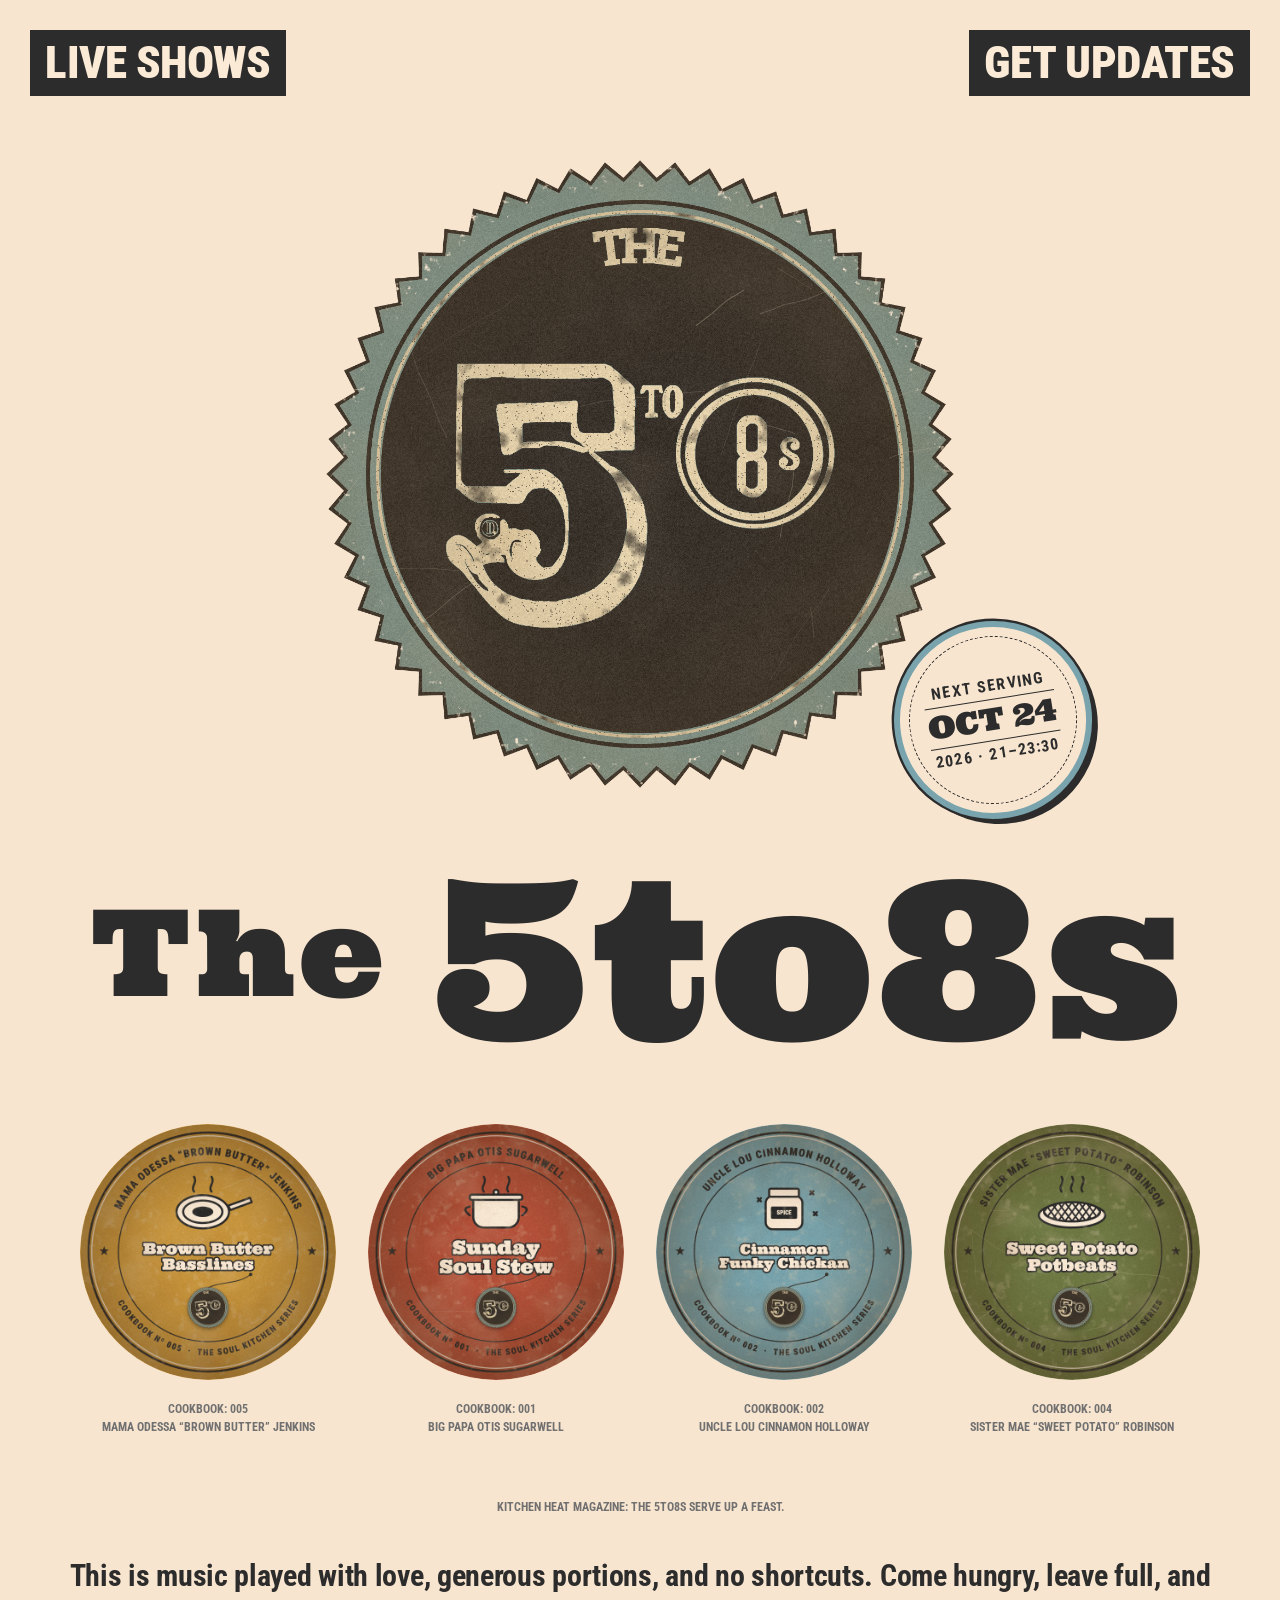
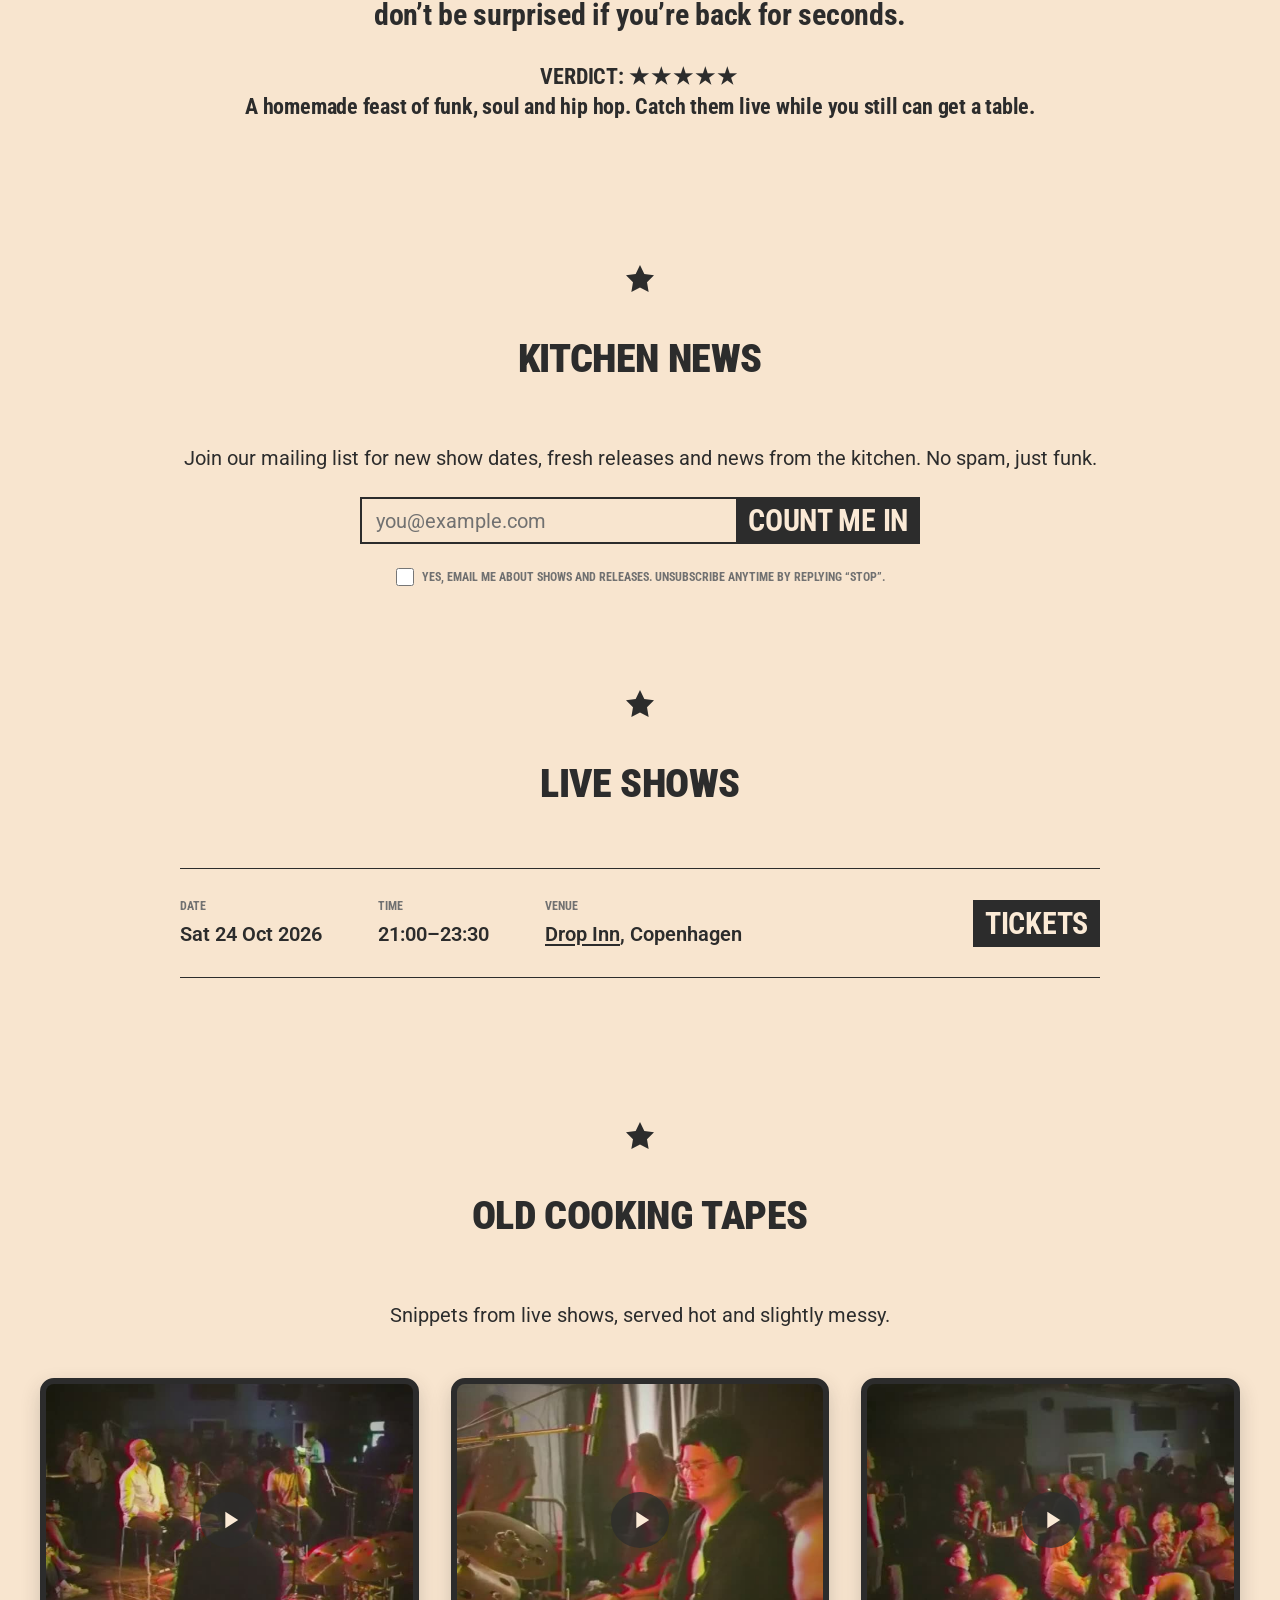
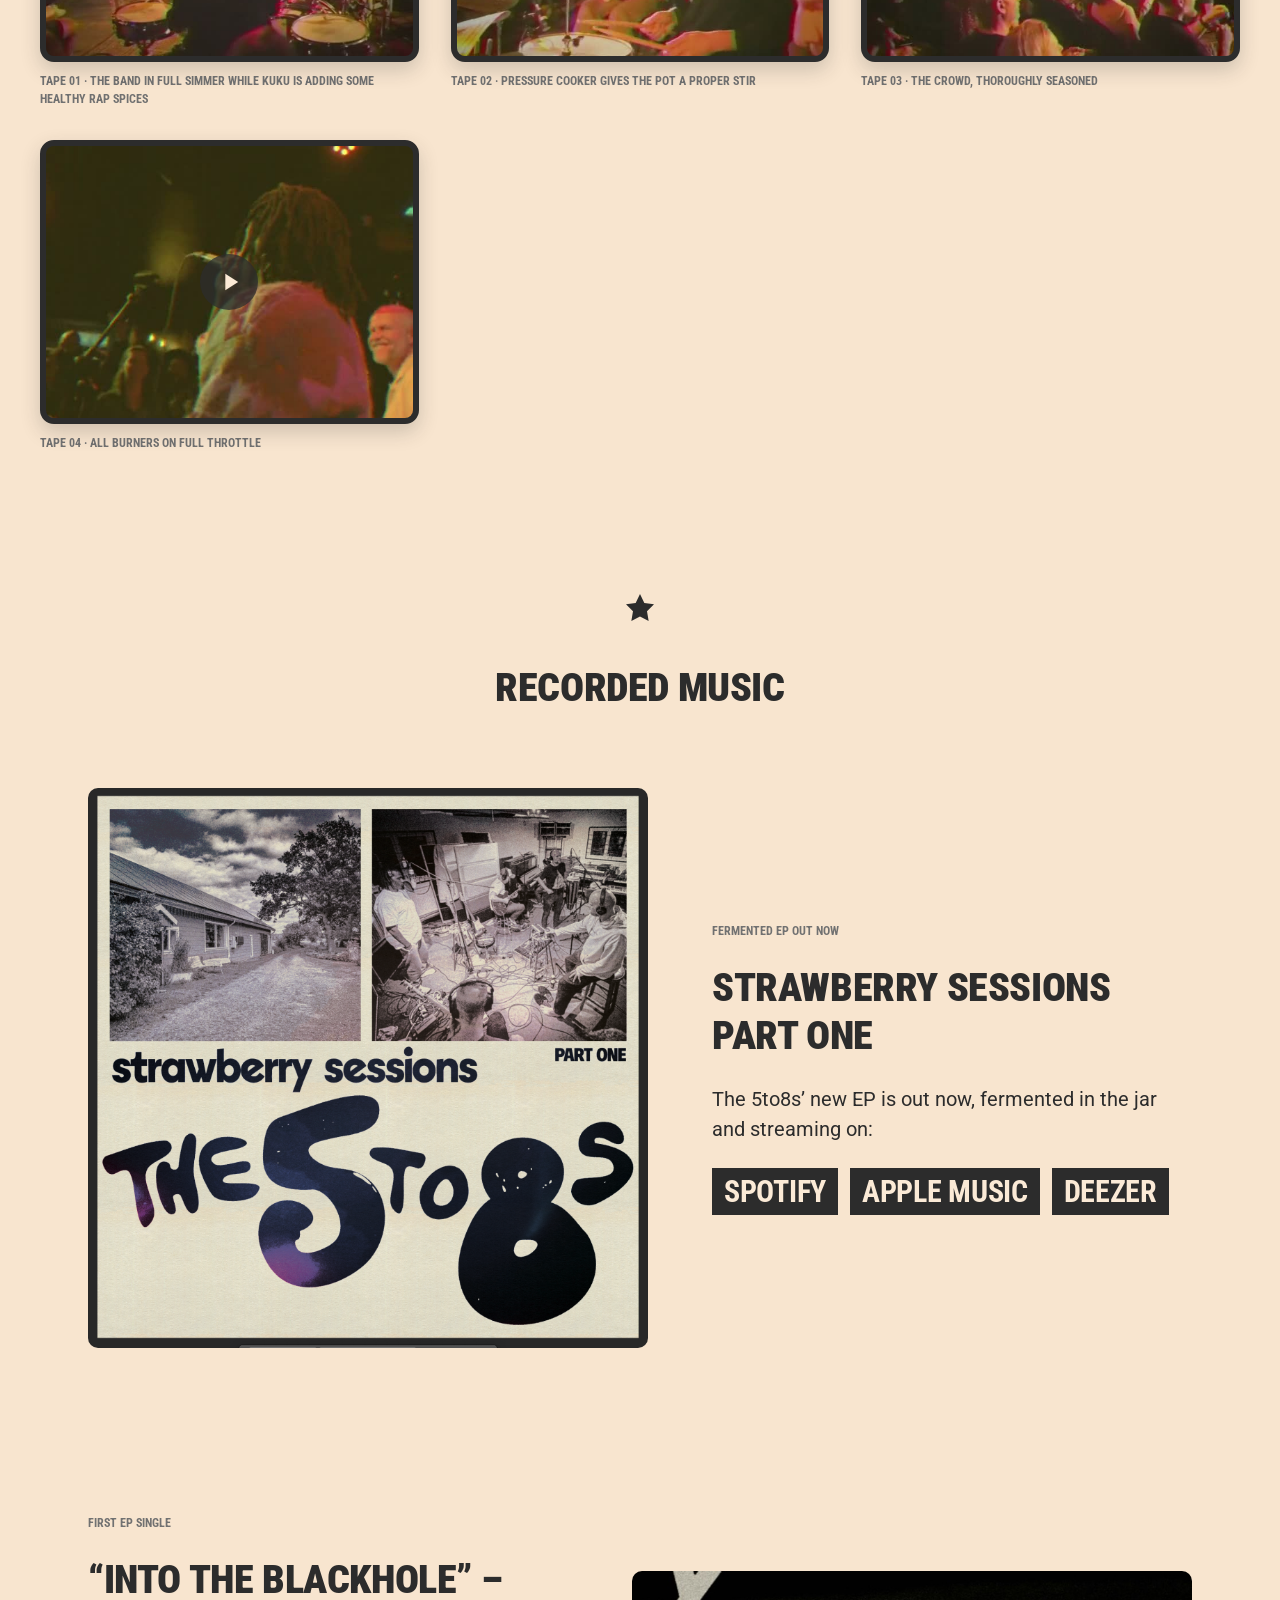
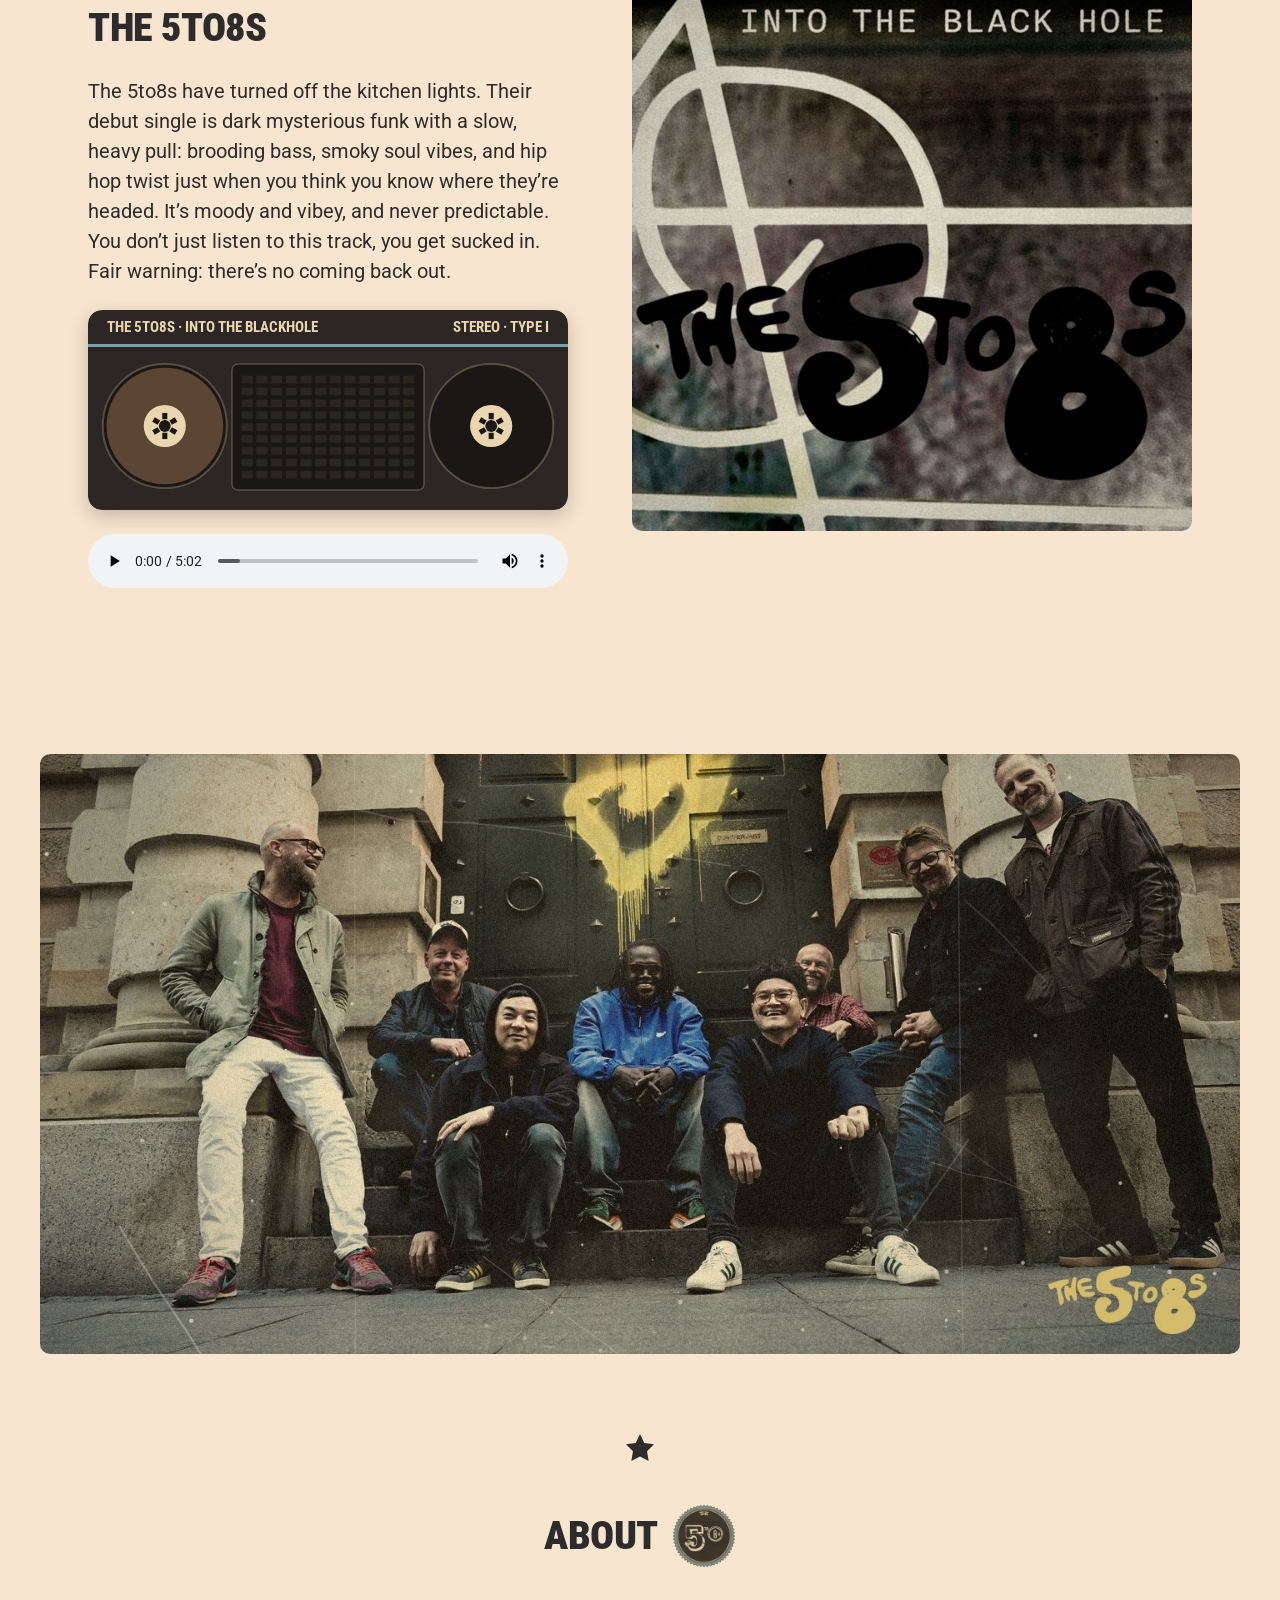
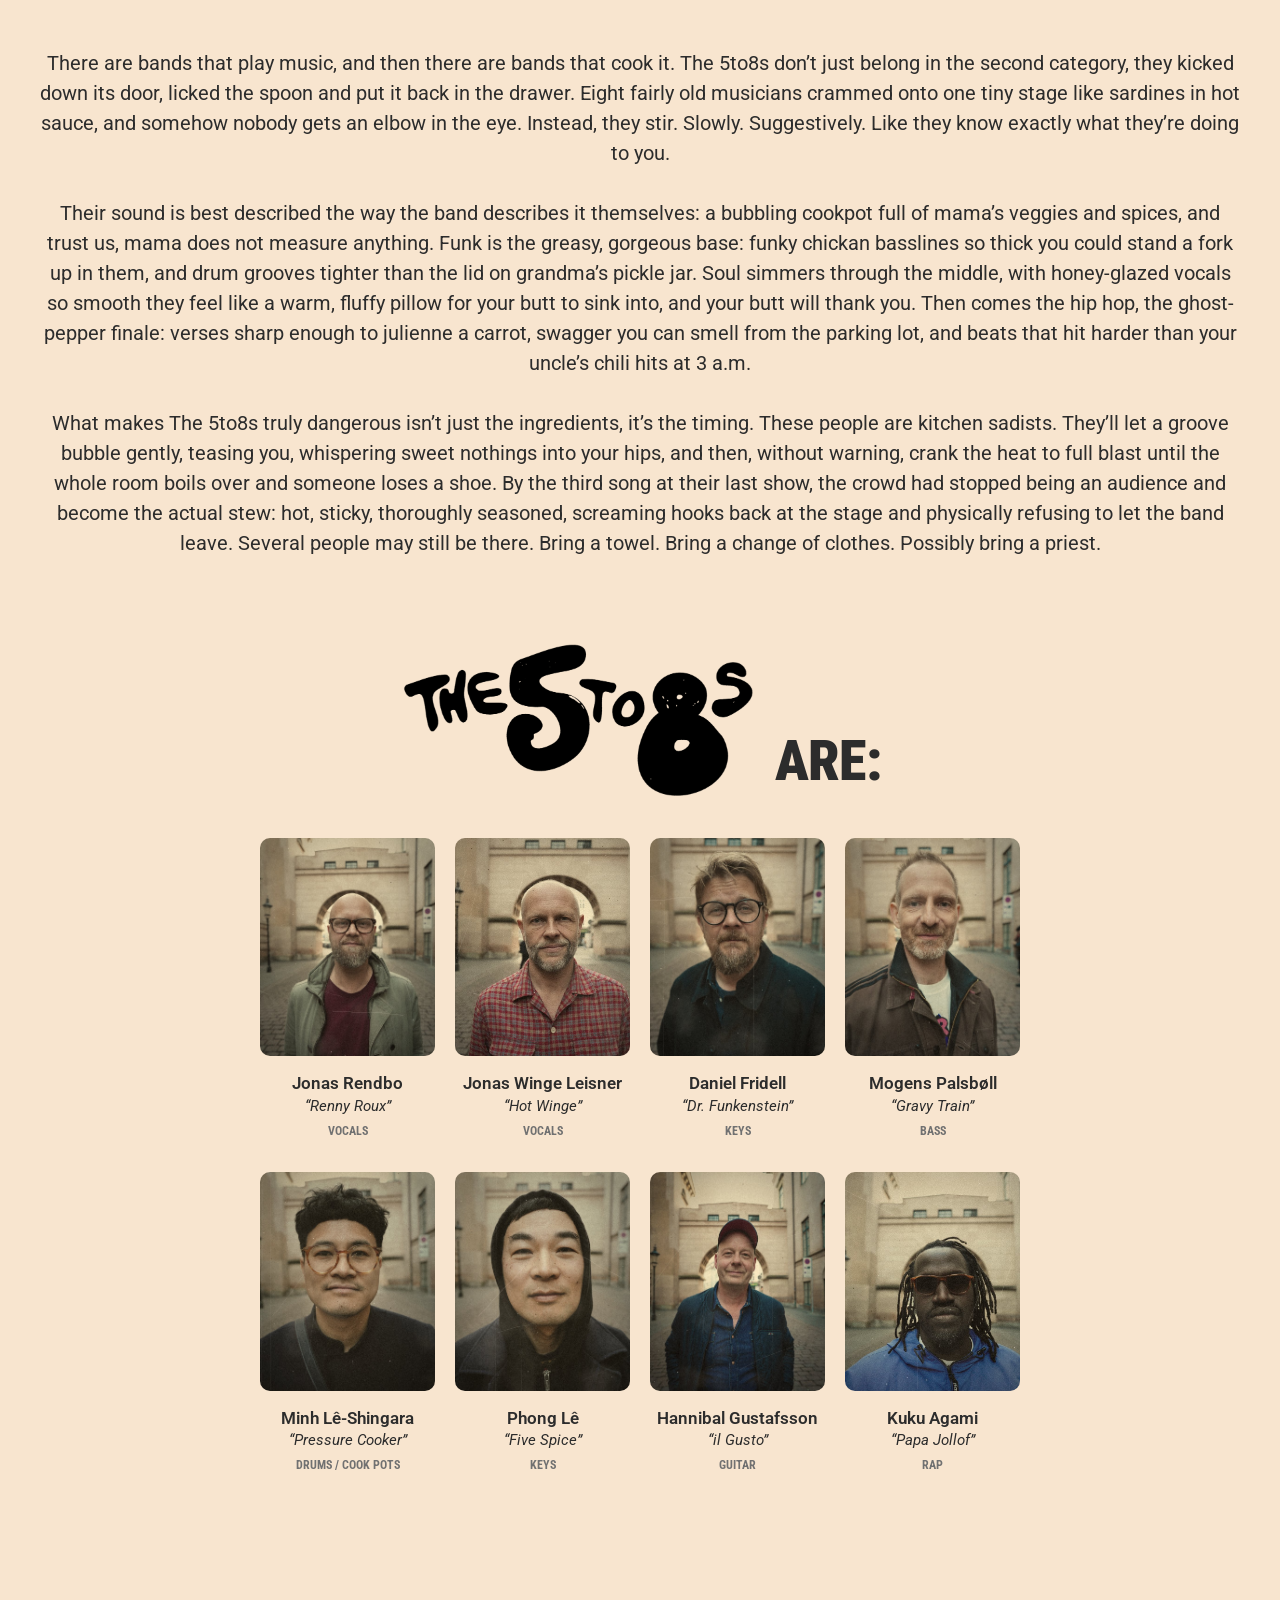
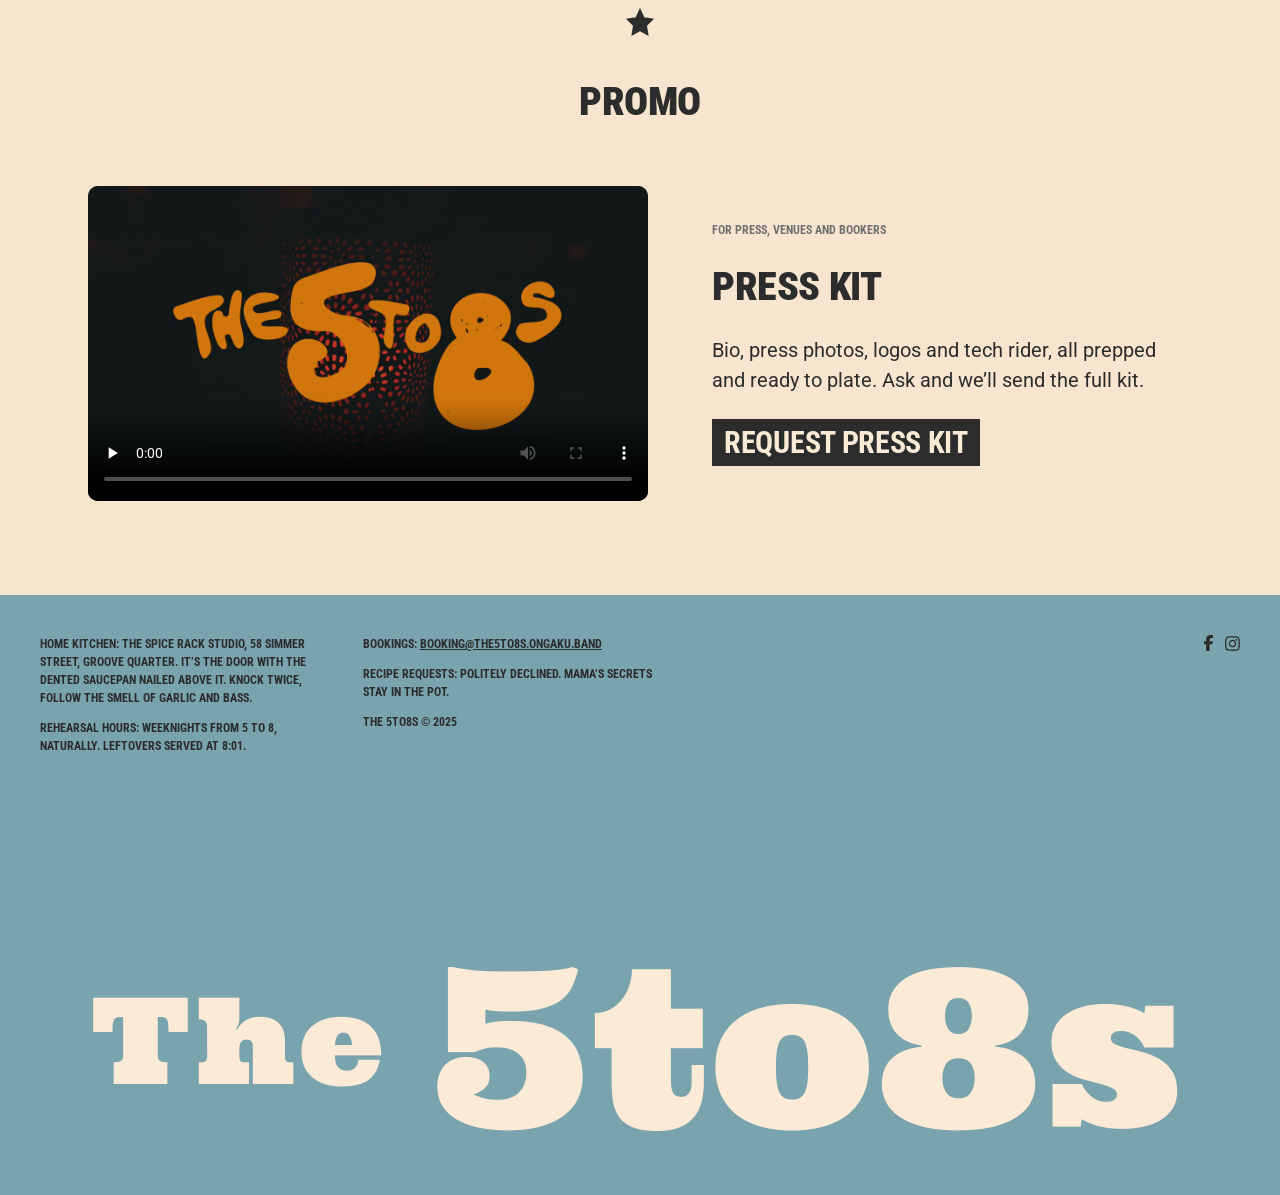
==== commit d614e515: "Add Apple Music link and fix iPhone rotation layout Order streaming links Spotify, Apple Music, Deez" ====
--- a/index.html
+++ b/index.html
@@ -167,8 +167,9 @@
         <h2 class="heading-1" id="ep-title">Strawberry Sessions<br>Part One</h2>
         <p class="body">The 5to8s’ new EP is out now, fermented in the jar and streaming on:</p>
         <div class="feature__links">
+          <a class="ticket-link" href="https://open.spotify.com/artist/1uUSp0acft7EnJRGdNaRUE" target="_blank" rel="noopener">Spotify</a>
+          <a class="ticket-link" href="https://music.apple.com/dk/artist/the-5to8s/1800322463" target="_blank" rel="noopener">Apple Music</a>
           <a class="ticket-link" href="https://www.deezer.com/en/artist/306555381" target="_blank" rel="noopener">Deezer</a>
-          <a class="ticket-link" href="https://open.spotify.com/artist/1uUSp0acft7EnJRGdNaRUE" target="_blank" rel="noopener">Spotify</a>
         </div>
       </div>
     </section>
--- a/styles.css
+++ b/styles.css
@@ -49,6 +49,10 @@
 
 html {
   scroll-behavior: smooth;
+  /* Keep iOS from enlarging text in landscape and from zooming out after rotating back */
+  -webkit-text-size-adjust: 100%;
+  text-size-adjust: 100%;
+  overflow-x: clip;
 }
 
 @media (prefers-reduced-motion: reduce) {
@@ -286,6 +290,7 @@
 
 .feature__text {
   flex: 1;
+  min-width: 0;
   max-width: 480px;
   display: flex;
   flex-direction: column;
@@ -304,6 +309,8 @@
 .tape-deck {
   display: block;
   width: 100%;
+  min-width: 0;
+  max-width: 100%;
   aspect-ratio: 12 / 5;
   border-radius: 14px;
   box-shadow: 0 6px 18px rgba(44, 44, 44, 0.25);
@@ -331,7 +338,7 @@
 /* Gallery: cookbooks in one row that fits the page width */
 .gallery {
   display: grid;
-  grid-template-columns: repeat(4, 1fr);
+  grid-template-columns: repeat(4, minmax(0, 1fr));
   gap: 32px;
   max-width: 1200px;
   width: 100%;
@@ -439,7 +446,7 @@
   width: 100%;
   max-width: 1200px;
   display: grid;
-  grid-template-columns: repeat(3, 1fr);
+  grid-template-columns: repeat(3, minmax(0, 1fr));
   gap: 32px;
 }
 
@@ -721,7 +728,7 @@
   width: 100%;
   max-width: 760px;
   display: grid;
-  grid-template-columns: repeat(4, 1fr);
+  grid-template-columns: repeat(4, minmax(0, 1fr));
   gap: 32px 20px;
 }
 
@@ -941,7 +948,7 @@
 
   .members {
     max-width: 280px;
-    grid-template-columns: repeat(2, 1fr);
+    grid-template-columns: repeat(2, minmax(0, 1fr));
     gap: 24px 16px;
   }
 
@@ -1000,6 +1007,18 @@
     gap: 40px;
   }
 
+  .feature__links {
+    flex-wrap: nowrap;
+    justify-content: center;
+    gap: 8px;
+  }
+
+  .feature__links .ticket-link {
+    font-size: min(18px, 4.8vw);
+    padding: 4px 8px;
+    white-space: nowrap;
+  }
+
   .feature__text,
   .feature__text .heading-1 {
     align-items: center;
@@ -1007,12 +1026,12 @@
   }
 
   .clips__grid {
-    grid-template-columns: 1fr;
+    grid-template-columns: minmax(0, 1fr);
     gap: 28px;
   }
 
   .gallery {
-    grid-template-columns: repeat(2, 1fr);
+    grid-template-columns: repeat(2, minmax(0, 1fr));
     gap: 28px 16px;
   }
 
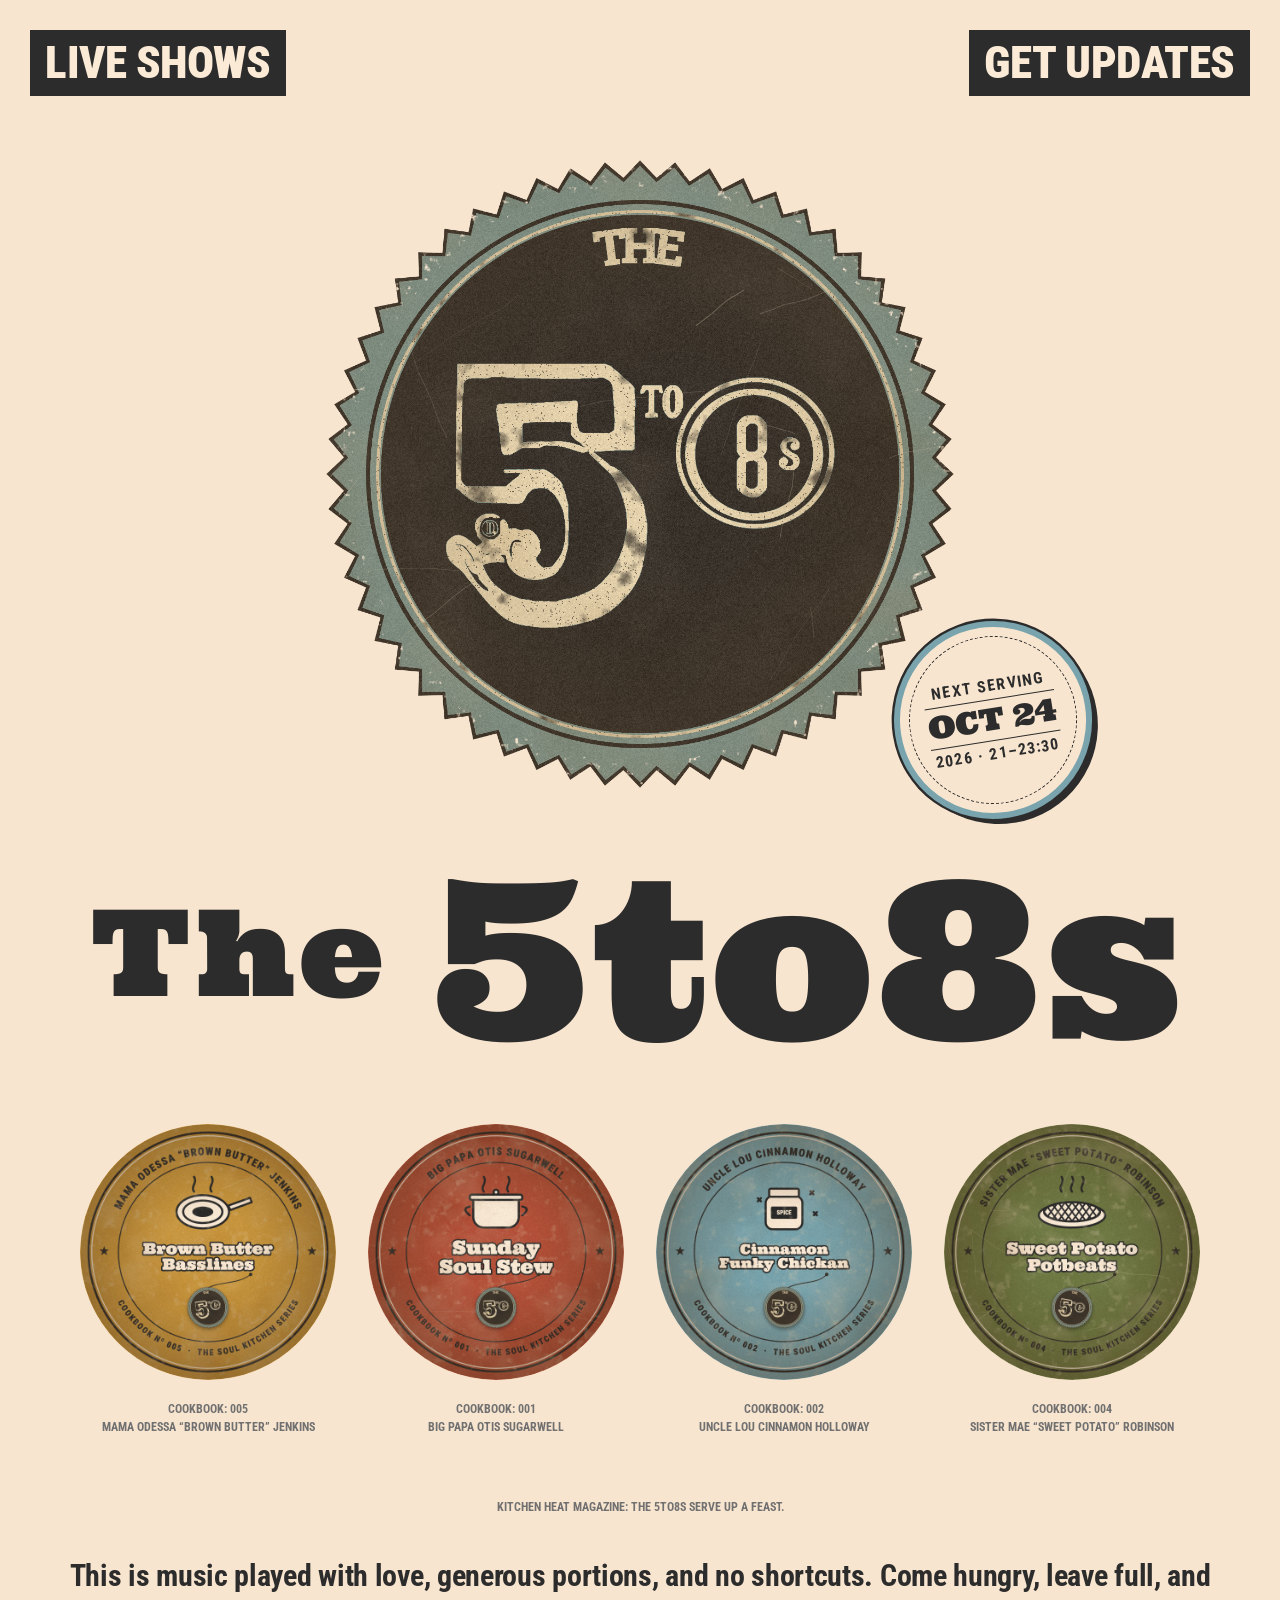
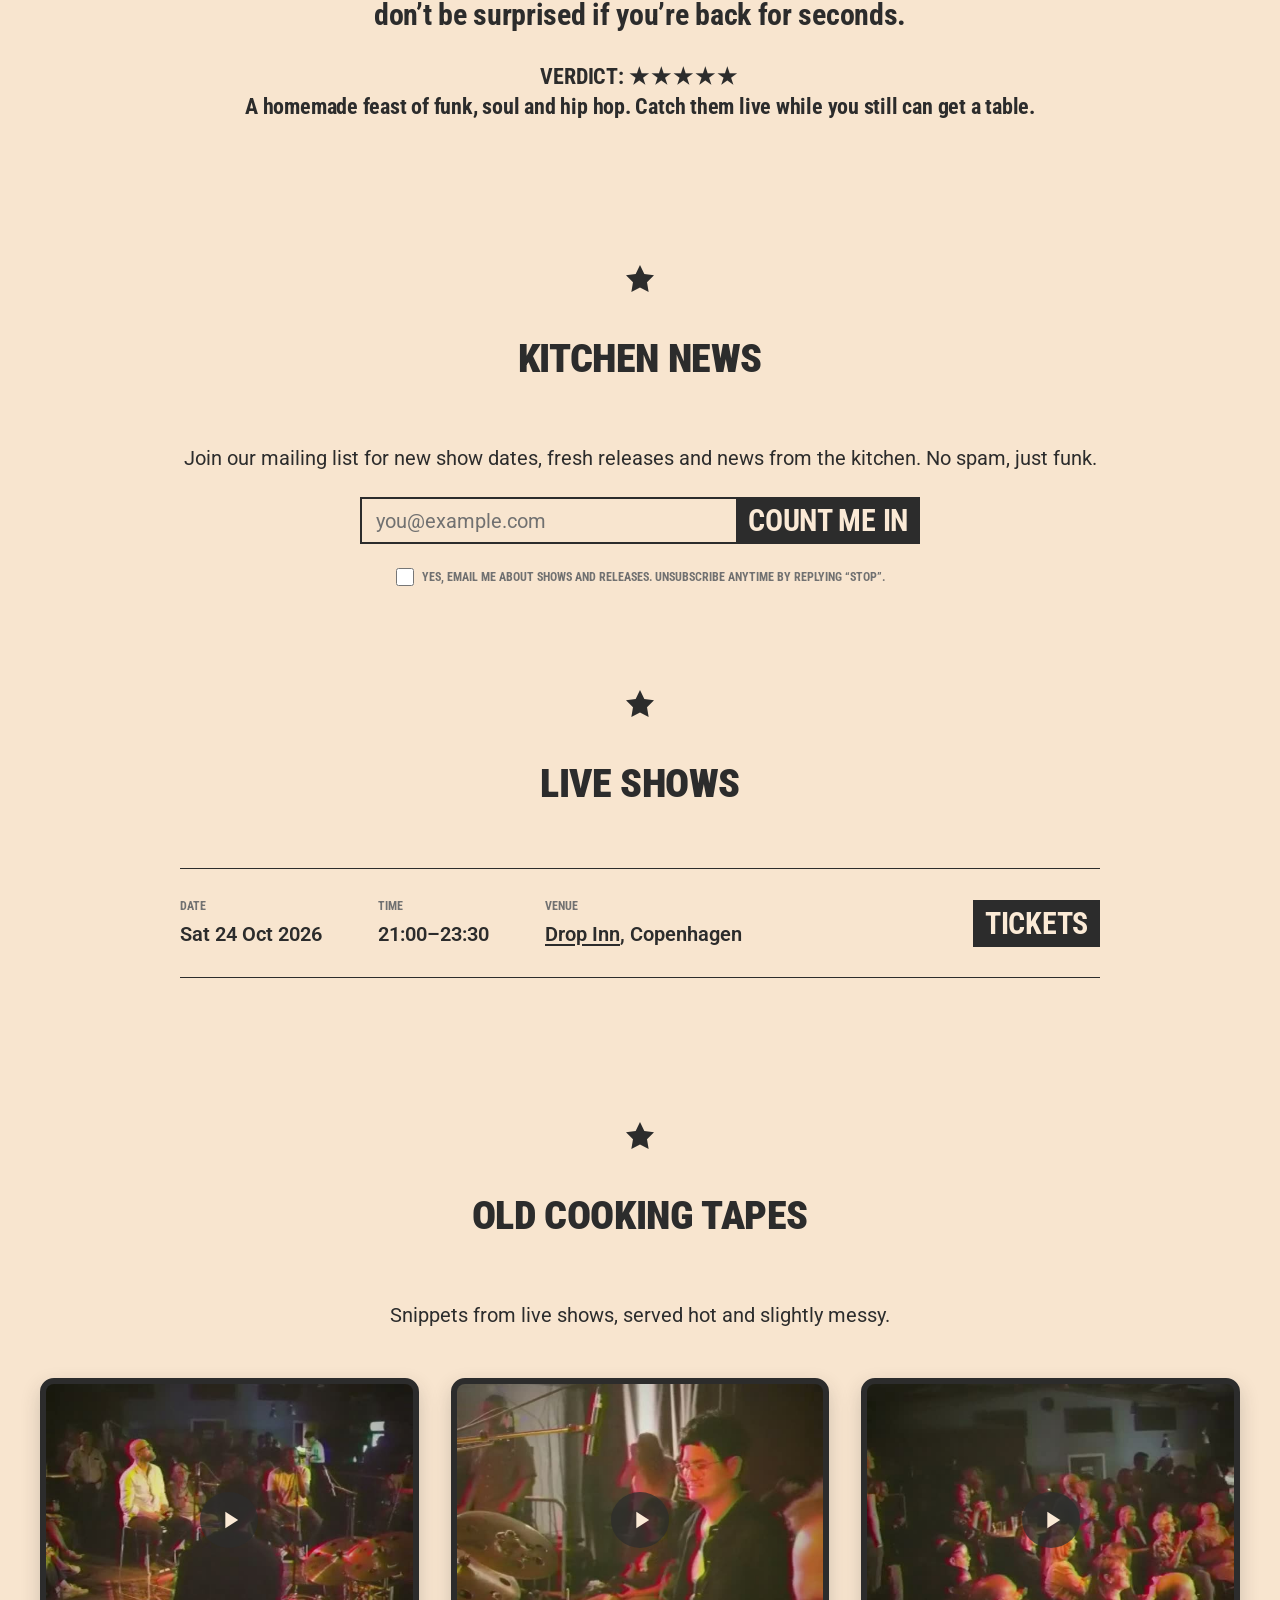
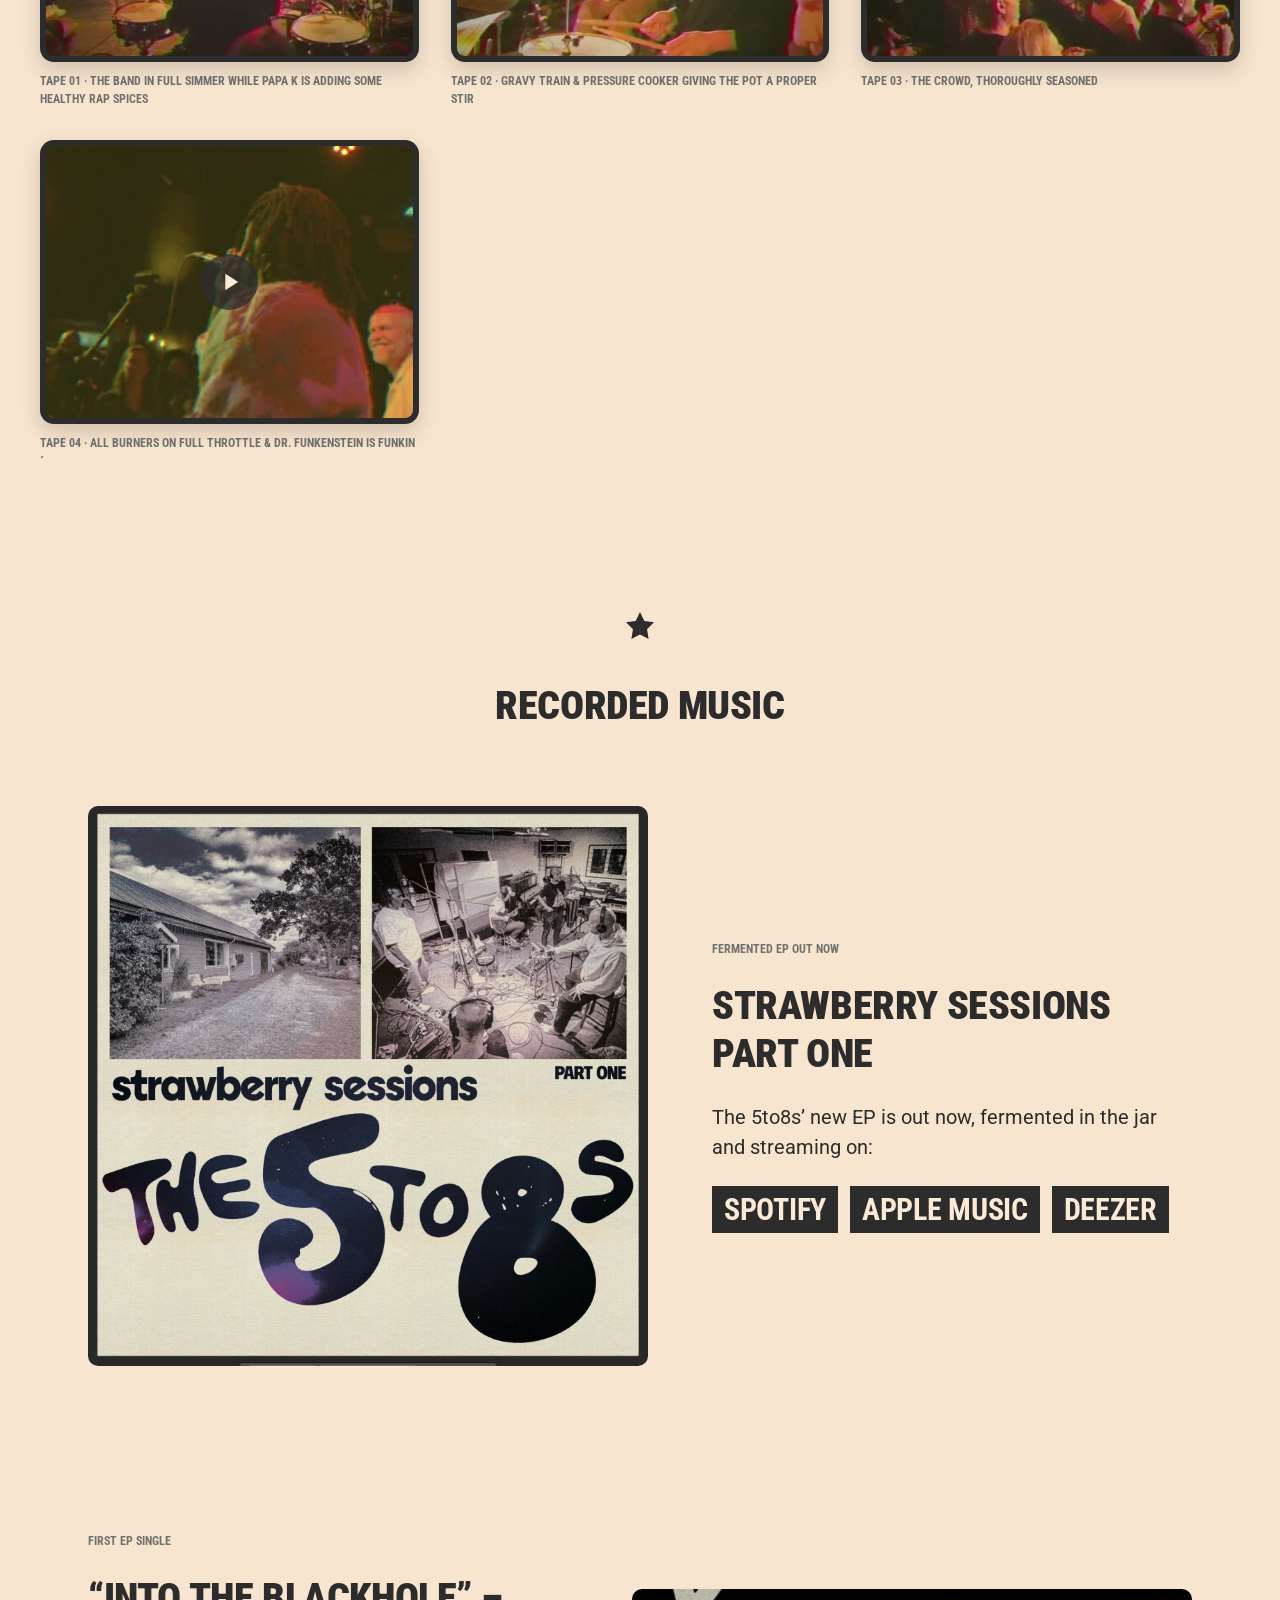
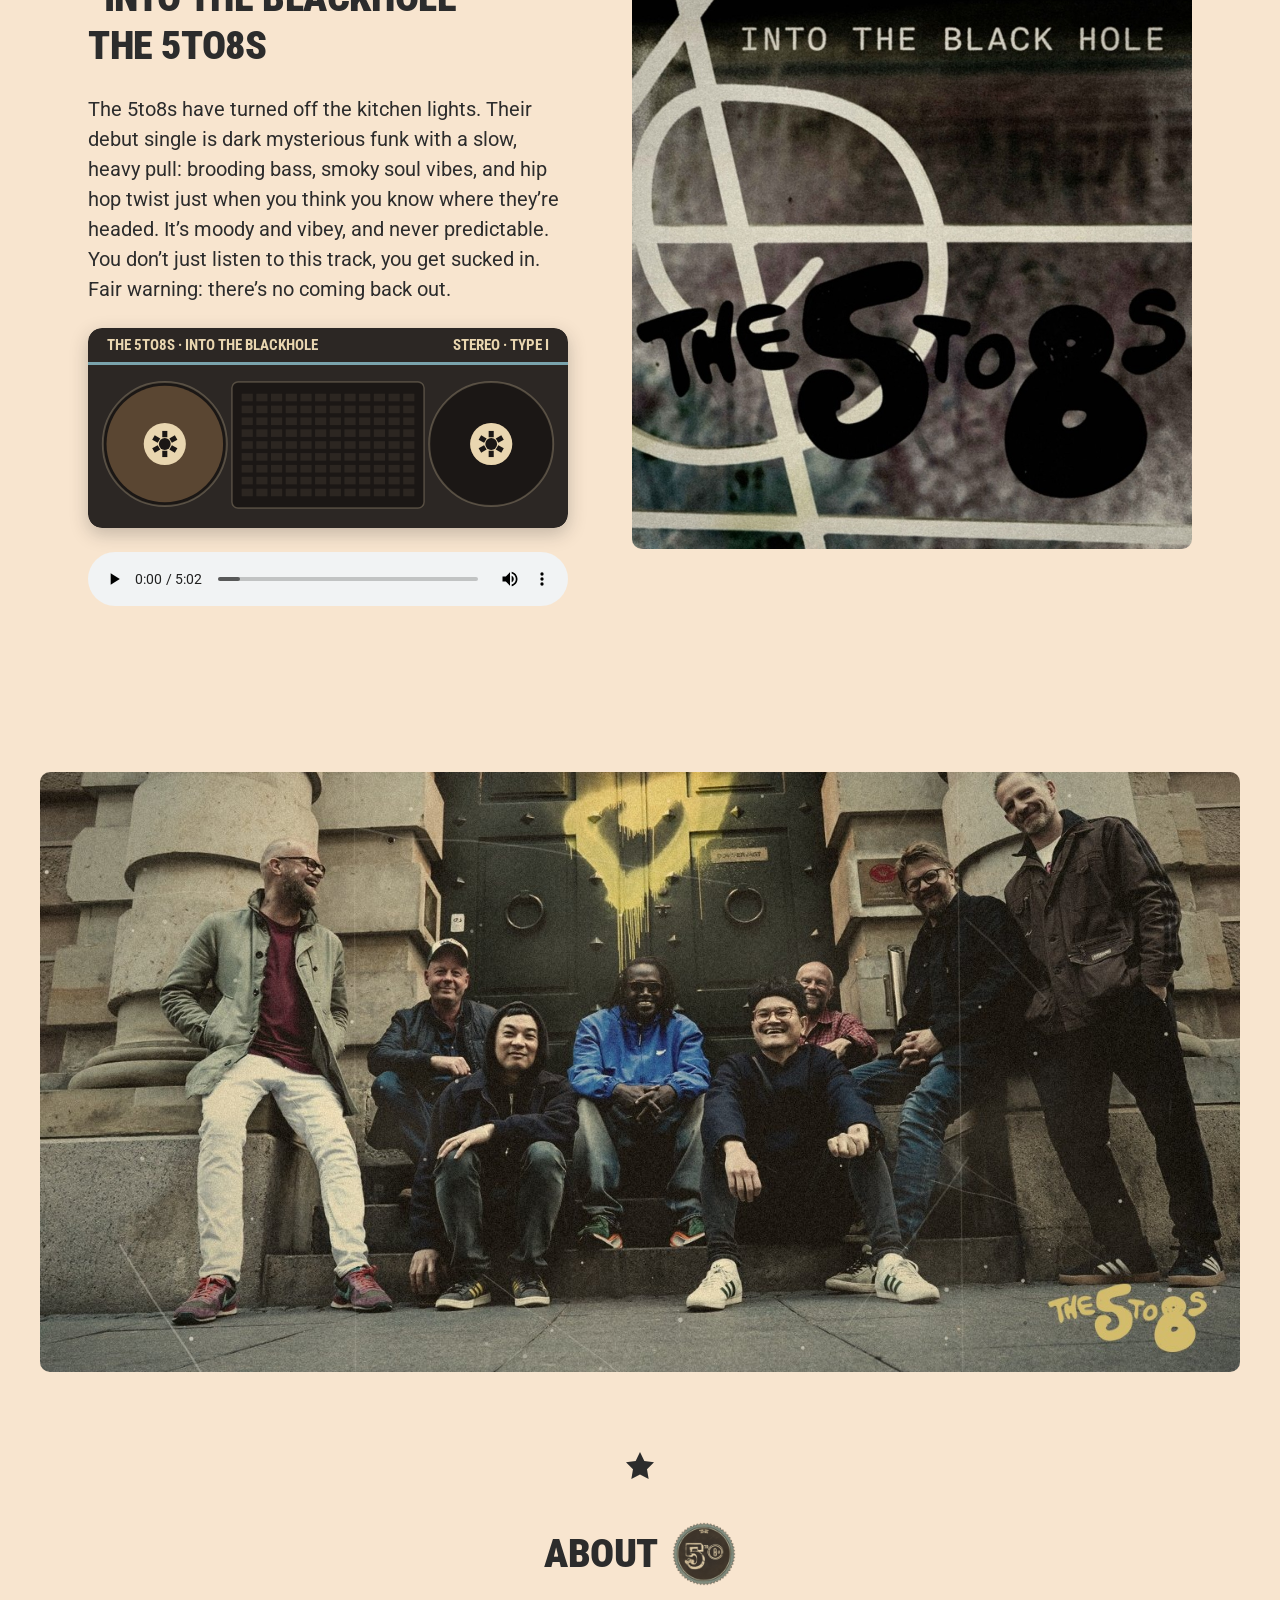
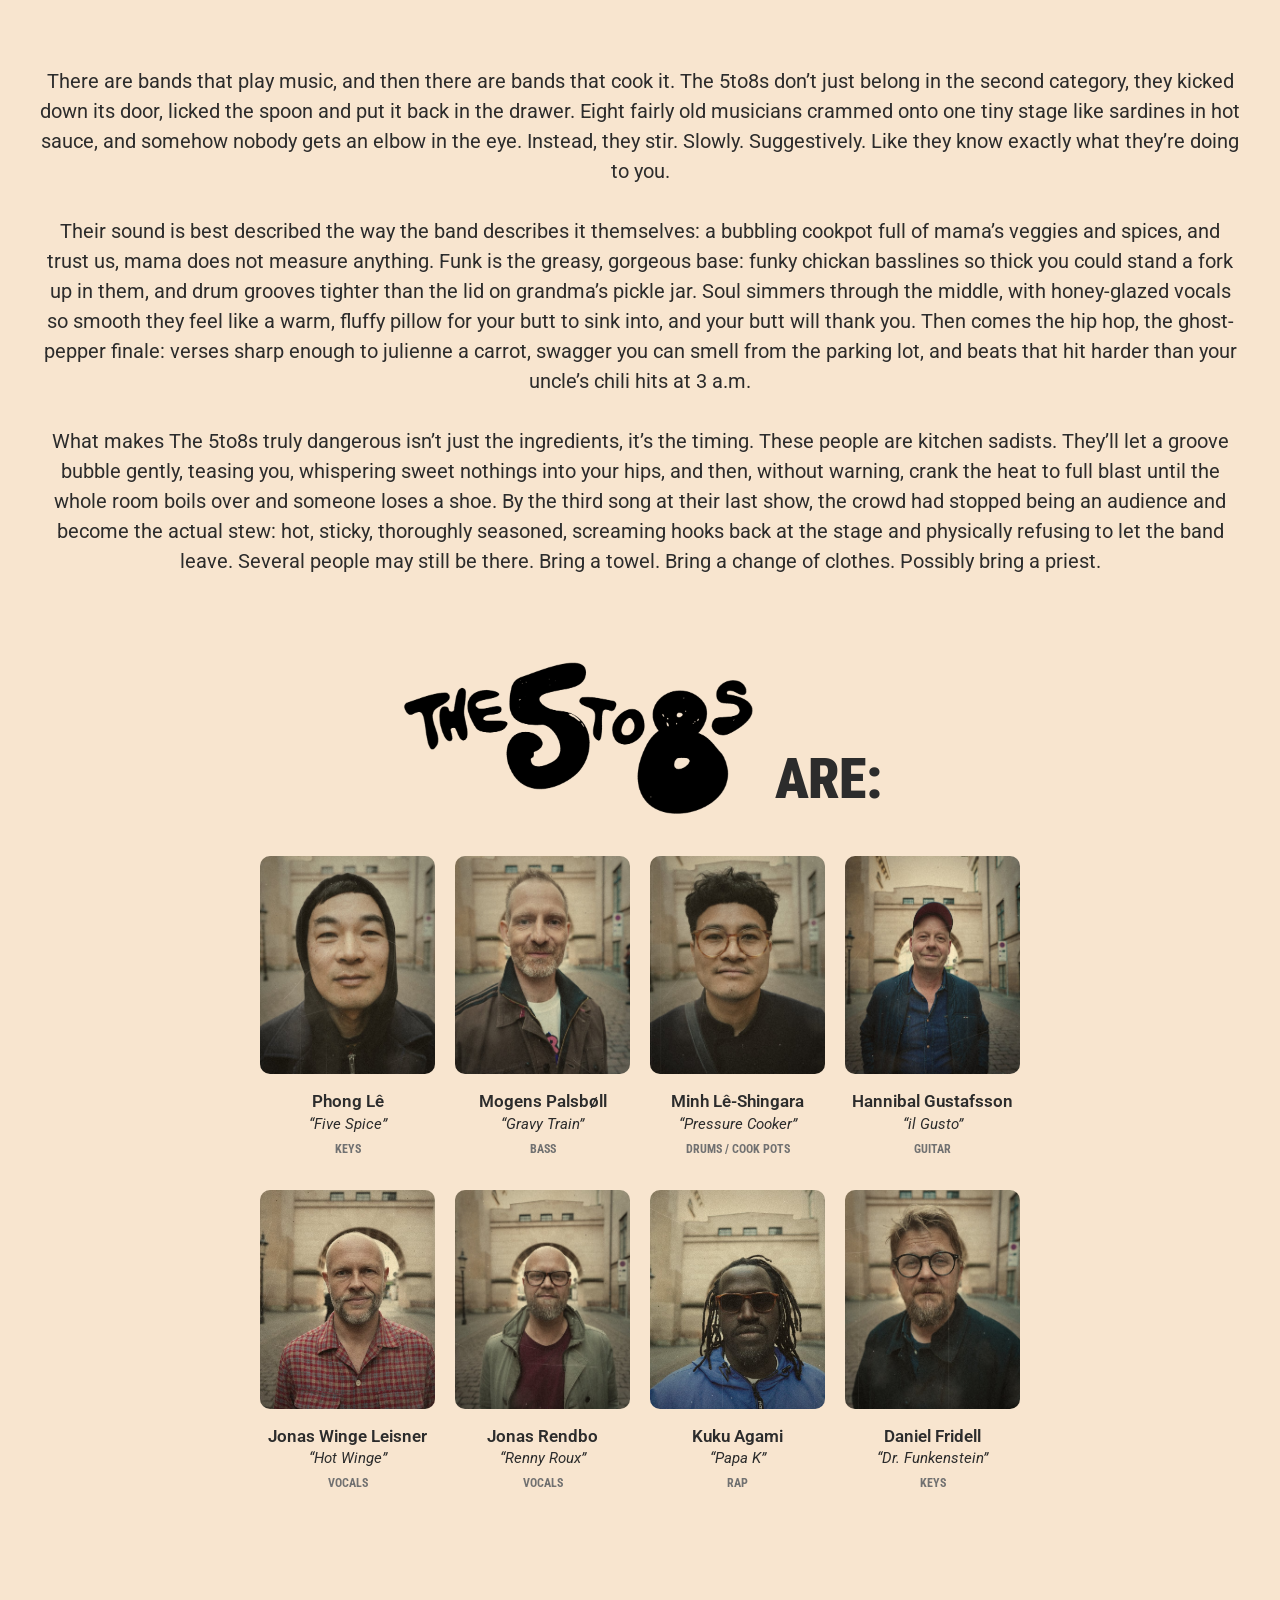
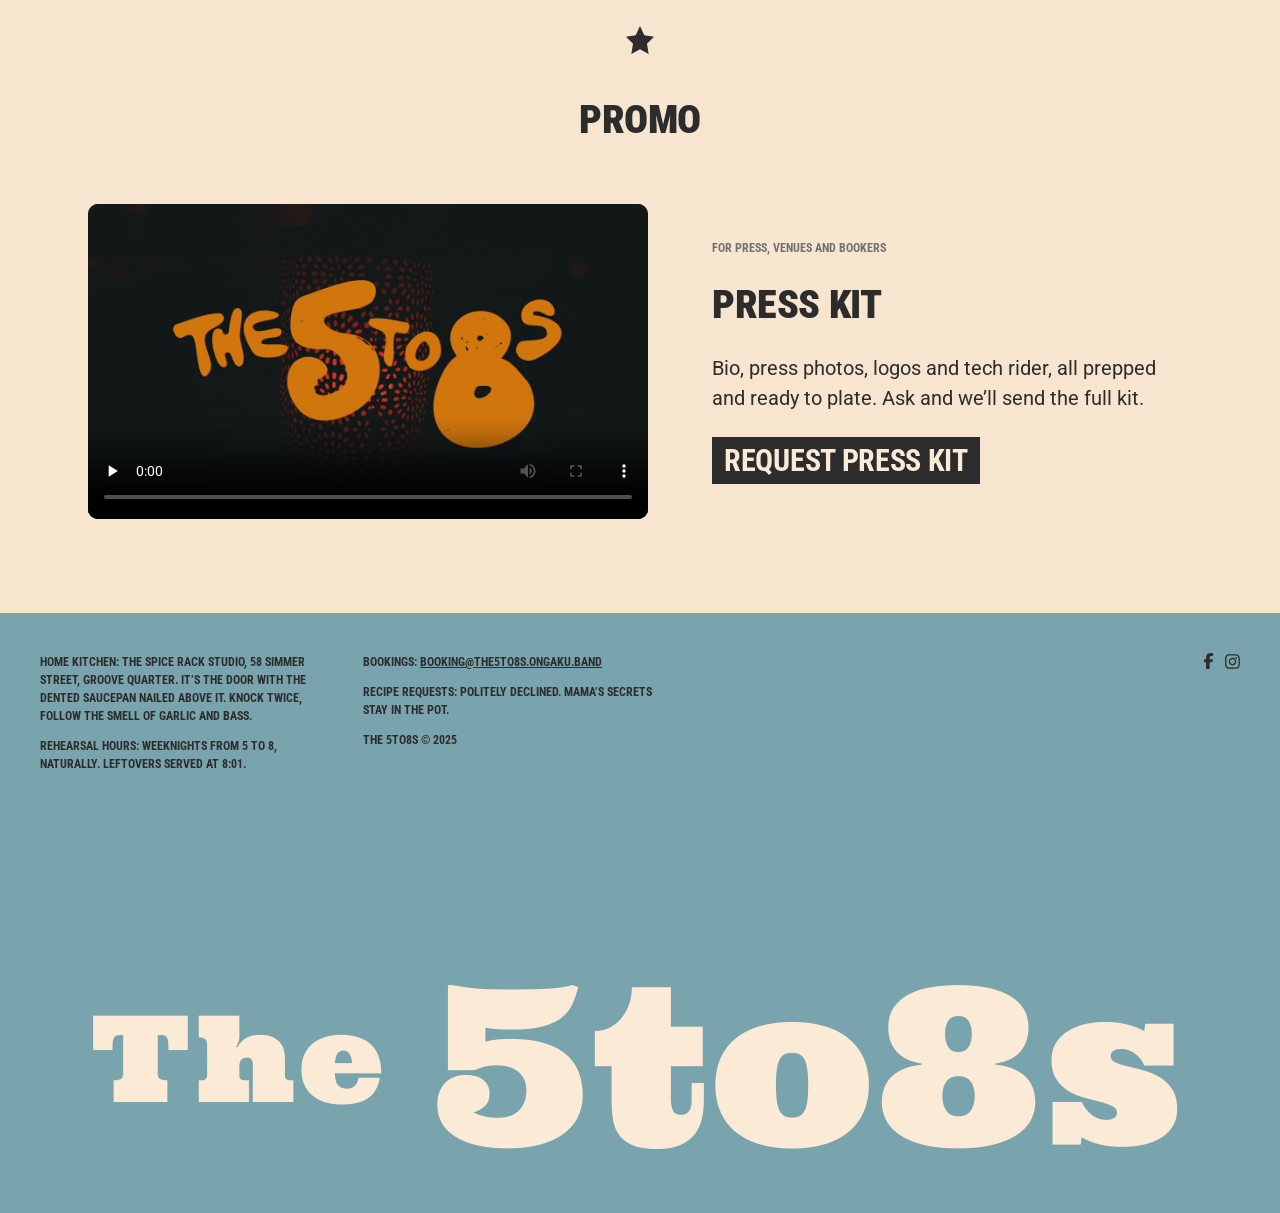
==== commit c319d3f8: "Add tablet portrait layout and update tape captions Stack feature sections, keep the hero badge on s" ====
--- a/index.html
+++ b/index.html
@@ -123,7 +123,7 @@
               <svg class="screen__icon" viewBox="0 0 24 24" width="28" height="28" aria-hidden="true"><path d="M8 5v14l11-7z" fill="currentColor"/></svg>
             </button>
           </div>
-          <p class="caption">Tape 01 · The band in full simmer while Kuku is adding some healthy rap spices</p>
+          <p class="caption">Tape 01 · The band in full simmer while Papa K is adding some healthy rap spices</p>
         </li>
         <li class="clip">
           <div class="screen">
@@ -132,7 +132,7 @@
               <svg class="screen__icon" viewBox="0 0 24 24" width="28" height="28" aria-hidden="true"><path d="M8 5v14l11-7z" fill="currentColor"/></svg>
             </button>
           </div>
-          <p class="caption">Tape 02 · Pressure Cooker gives the pot a proper stir</p>
+          <p class="caption">Tape 02 · Gravy Train & Pressure Cooker giving the pot a proper stir</p>
         </li>
         <li class="clip">
           <div class="screen">
@@ -150,7 +150,7 @@
               <svg class="screen__icon" viewBox="0 0 24 24" width="28" height="28" aria-hidden="true"><path d="M8 5v14l11-7z" fill="currentColor"/></svg>
             </button>
           </div>
-          <p class="caption">Tape 04 · All burners on full throttle</p>
+          <p class="caption">Tape 04 · All burners on full throttle & Dr. Funkenstein is funkin´</p>
         </li>
       </ul>
     </section>
@@ -245,7 +245,7 @@
         <li class="member">
           <img class="member__photo" src="assets/group-members/patina/DSC01045.jpg" alt="Portrait of Kuku “Papa Jollof” Agami, rap" loading="lazy">
           <p class="member__name body-2">Kuku Agami</p>
-          <p class="member__nick">“Papa Jollof”</p>
+          <p class="member__nick">“Papa K”</p>
           <p class="member__role caption">Rap</p>
         </li>
         <li class="member">
--- a/styles.css
+++ b/styles.css
@@ -898,6 +898,35 @@
   }
 }
 
+/* ---------- Tablet portrait ---------- */
+@media (min-width: 768px) and (max-width: 1023px) {
+  /* Desktop offset assumes a 1280px frame; pin to the viewport edge instead */
+  .hero__badge {
+    left: auto;
+    right: 24px;
+  }
+
+  .feature,
+  .feature--reverse {
+    flex-direction: column;
+    gap: 48px;
+  }
+
+  .feature__text,
+  .feature__text .heading-1 {
+    align-items: center;
+    text-align: center;
+  }
+
+  .feature__links {
+    justify-content: center;
+  }
+
+  .clips__grid {
+    grid-template-columns: repeat(2, minmax(0, 1fr));
+  }
+}
+
 /* ---------- Mobile ---------- */
 @media (max-width: 767px) {
   .jump {
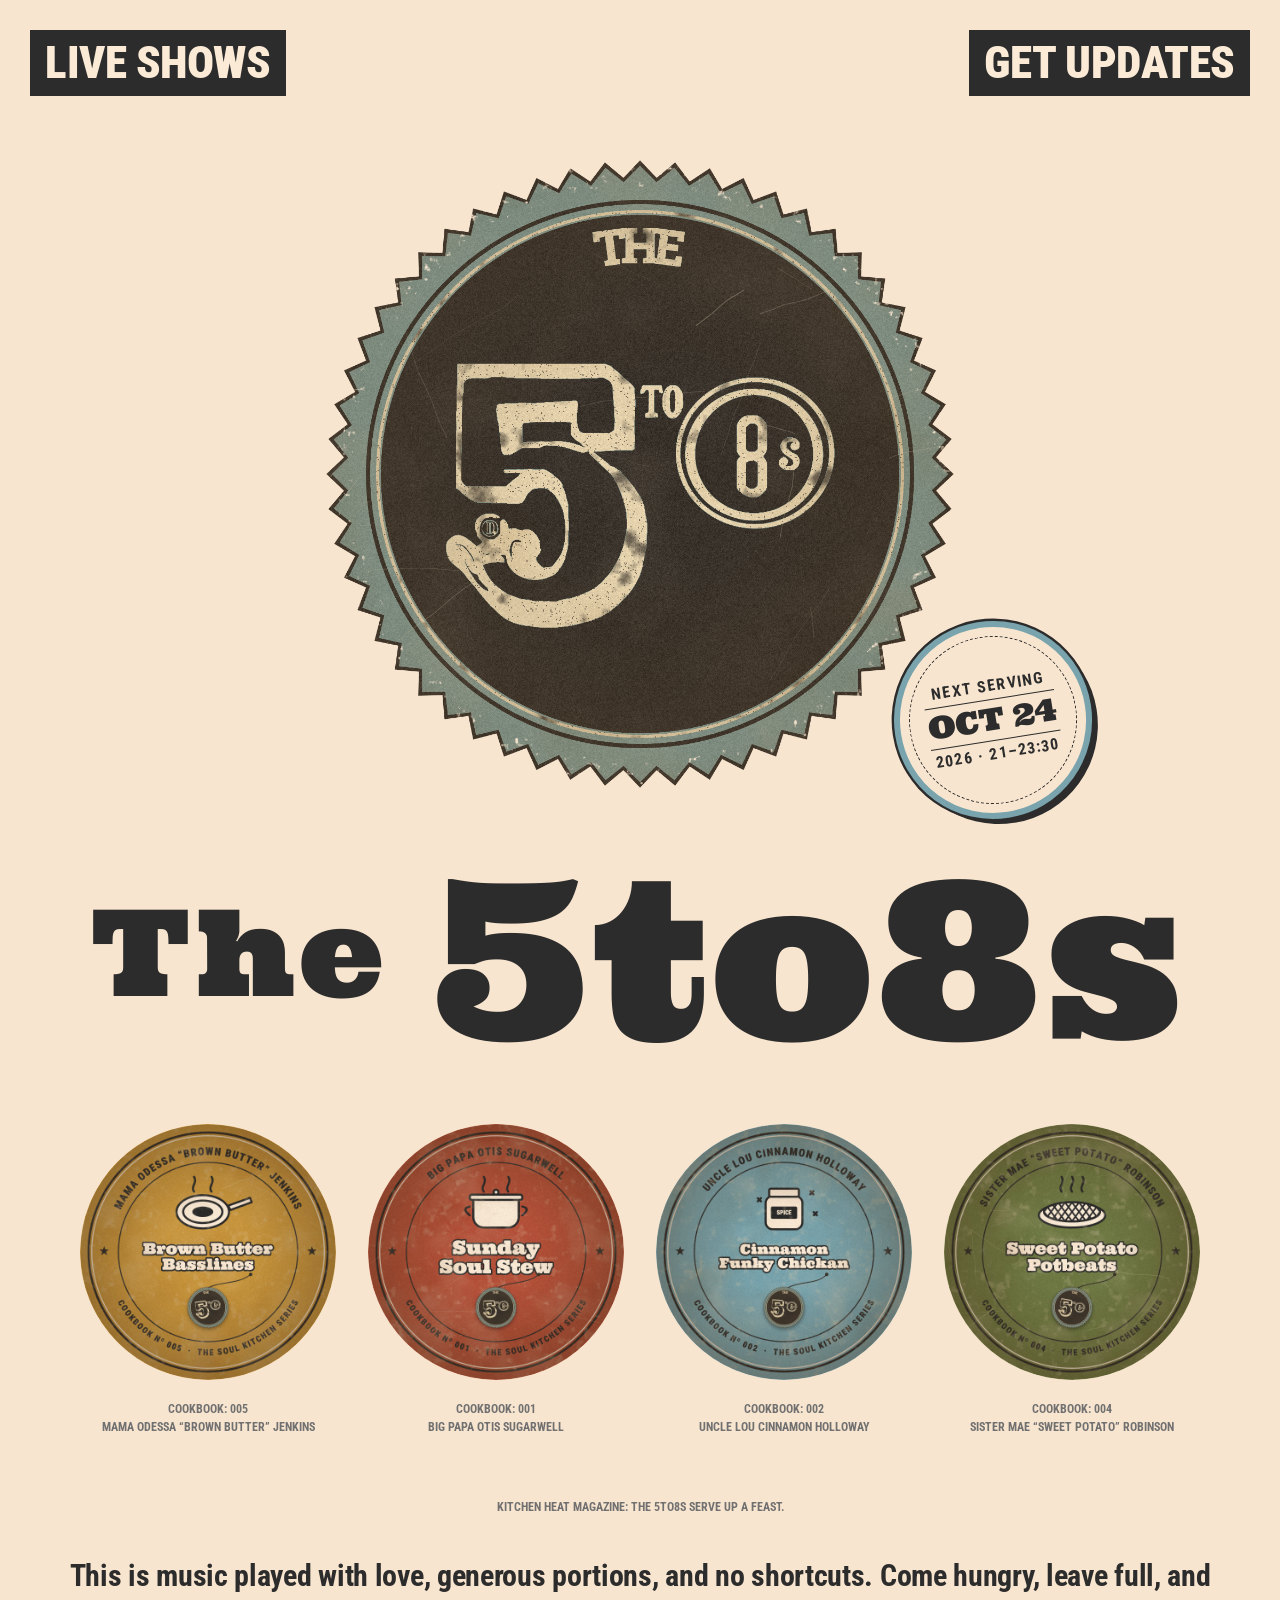
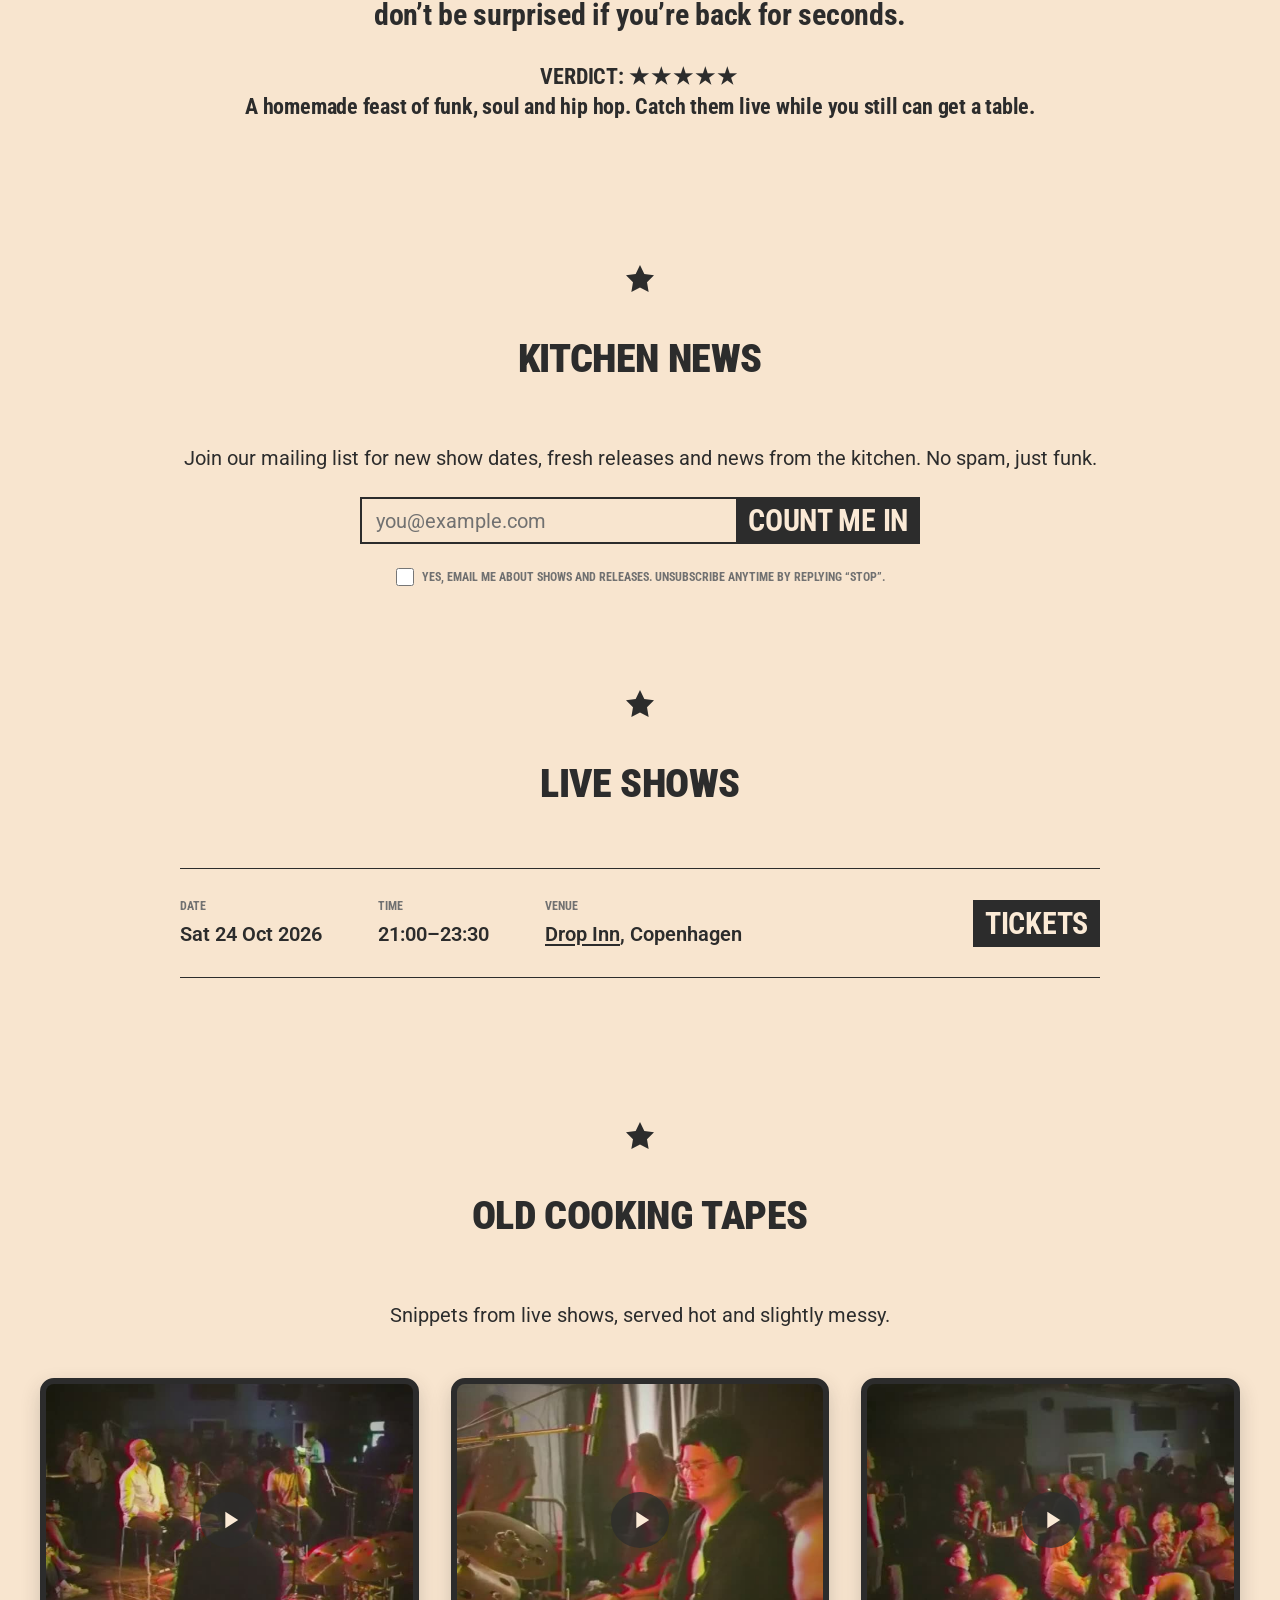
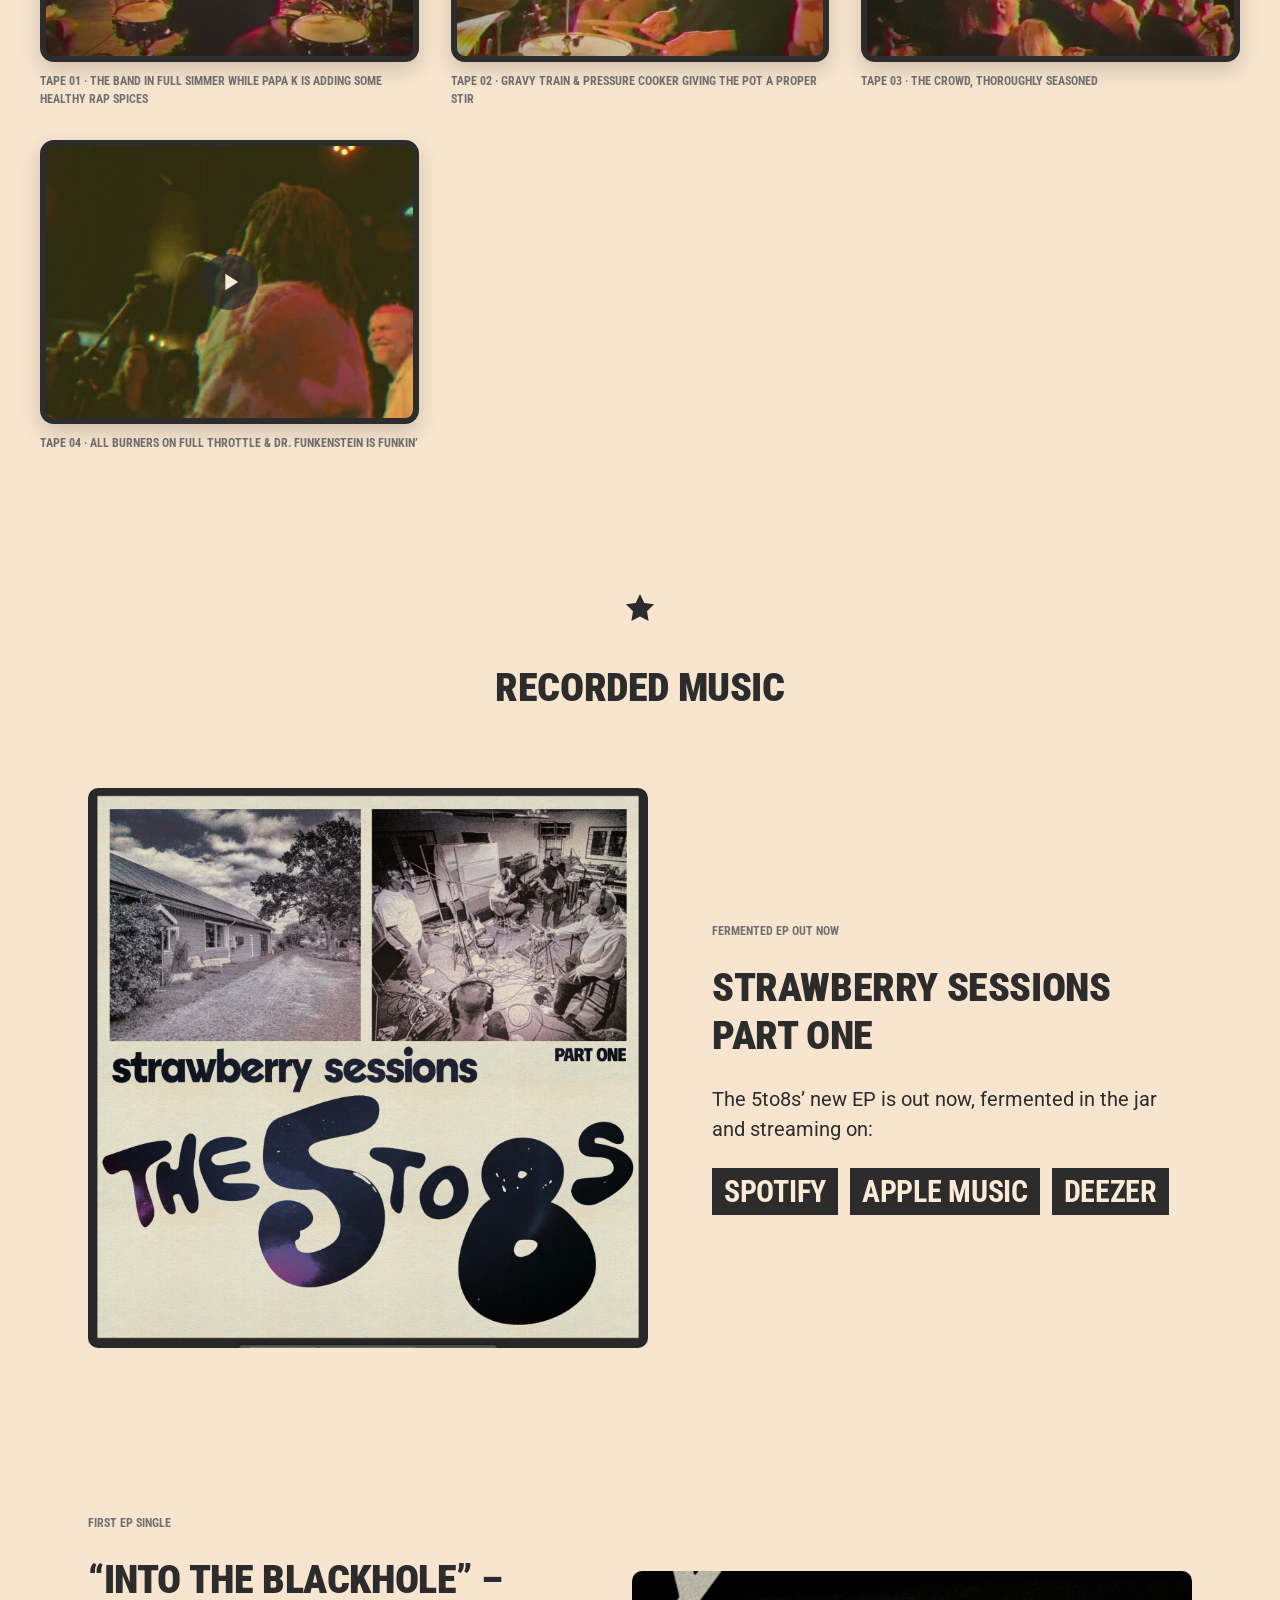
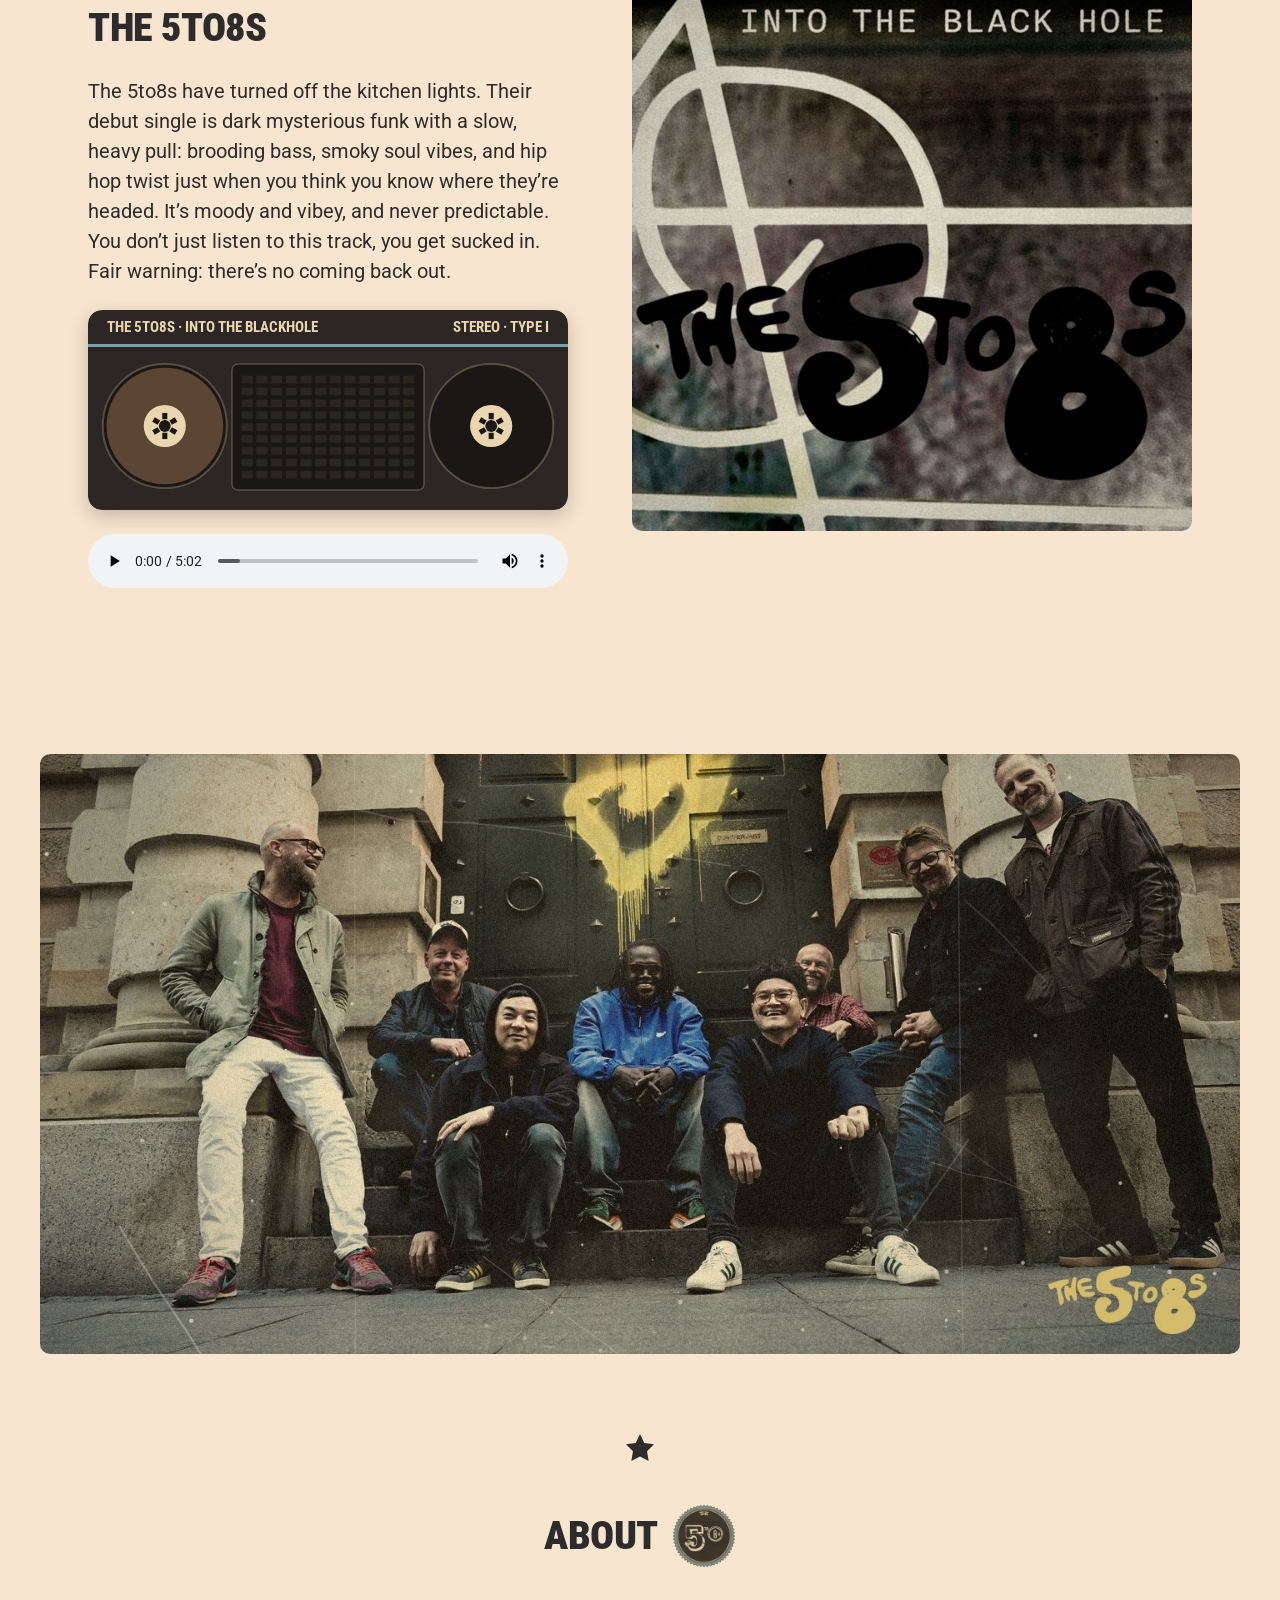
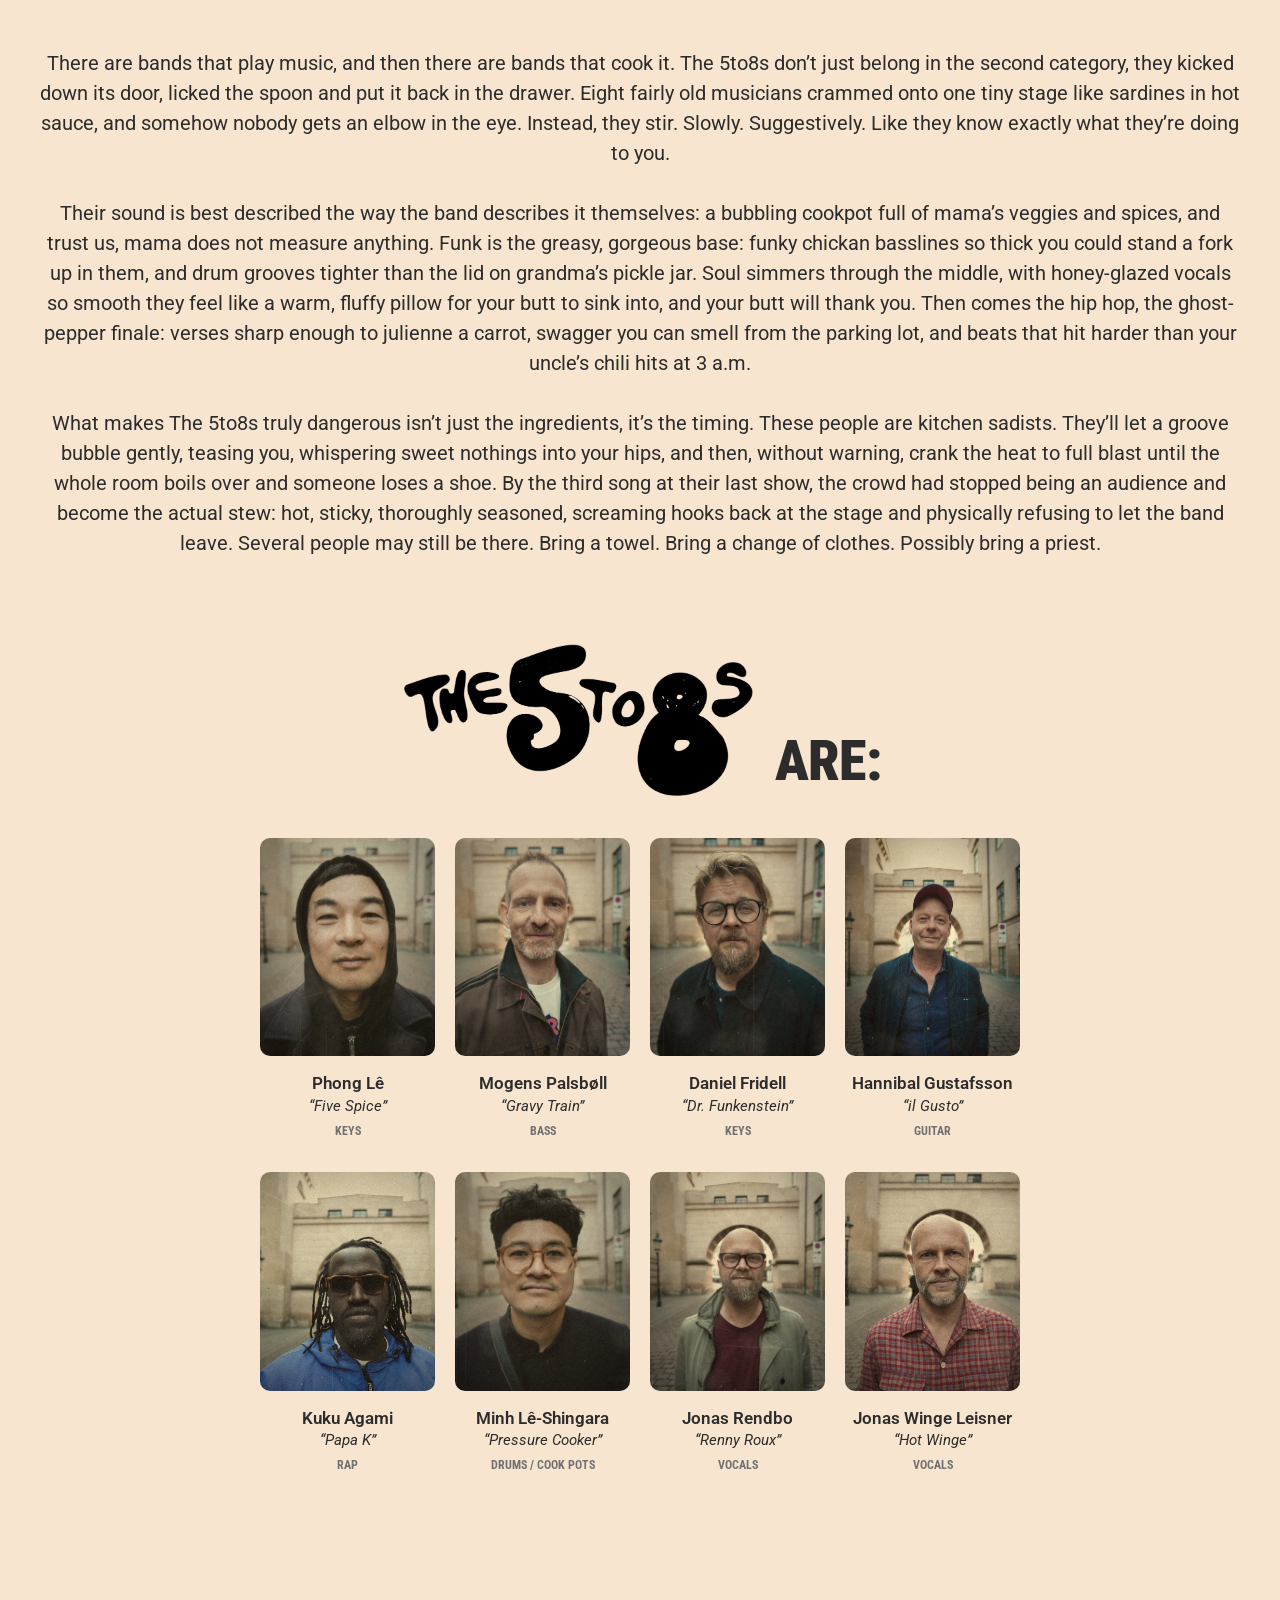
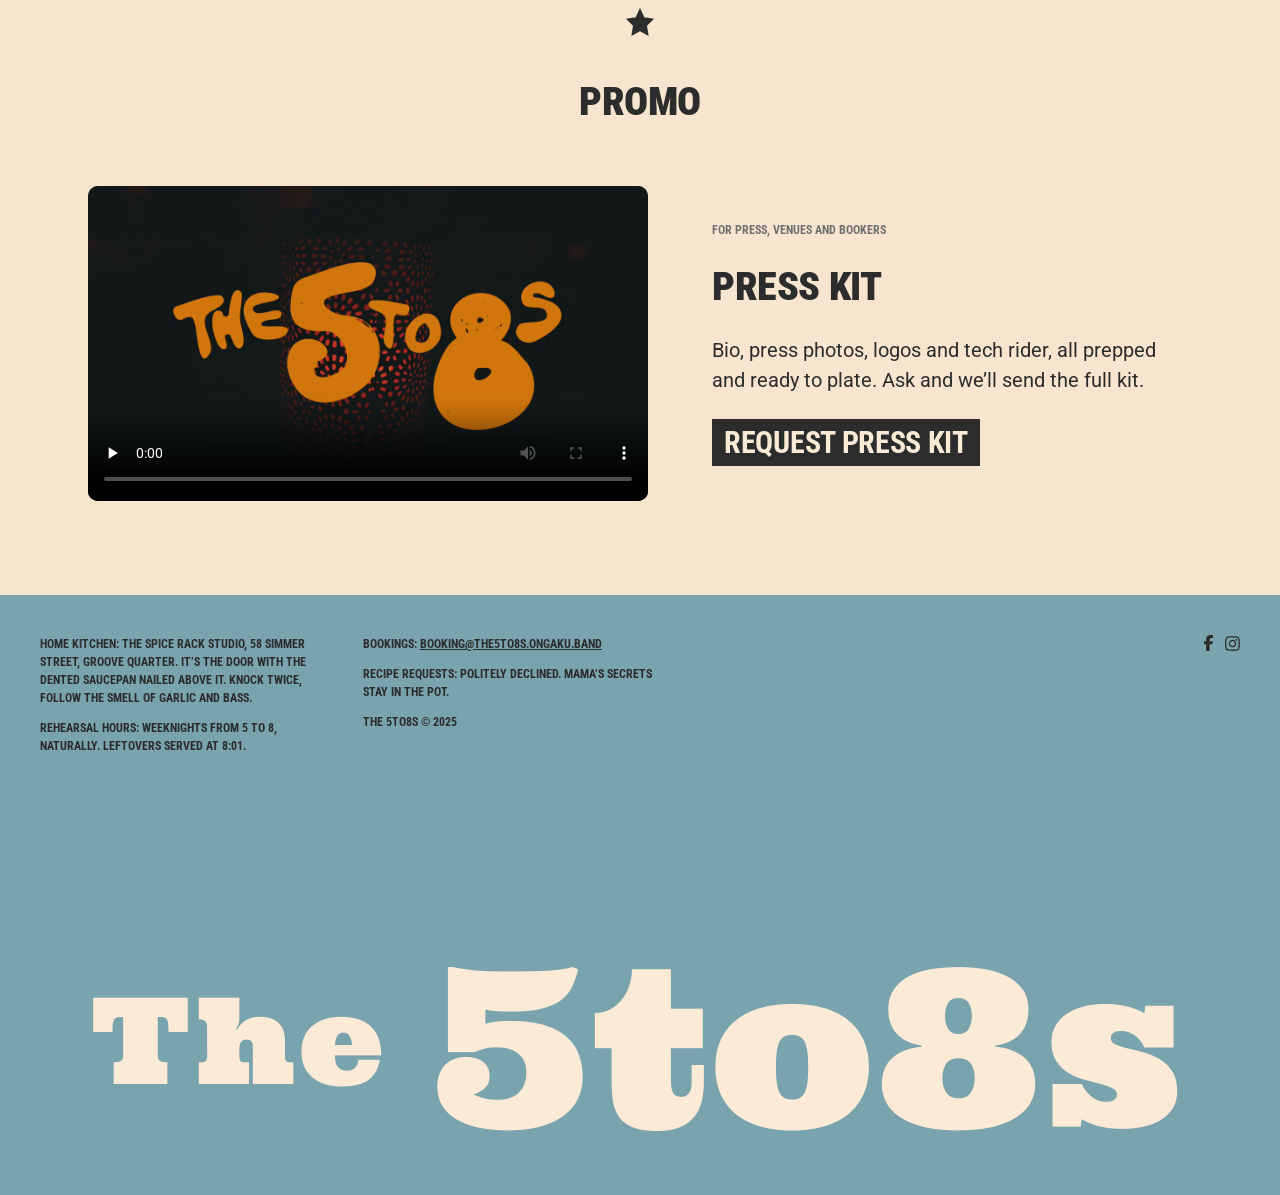
==== commit 893e79e3: "Use curly apostrophe in Tape 04 caption Co-Authored-By: Claude Opus 5.5 <noreply@anthropic.com>" ====
--- a/index.html
+++ b/index.html
@@ -150,7 +150,7 @@
               <svg class="screen__icon" viewBox="0 0 24 24" width="28" height="28" aria-hidden="true"><path d="M8 5v14l11-7z" fill="currentColor"/></svg>
             </button>
           </div>
-          <p class="caption">Tape 04 · All burners on full throttle & Dr. Funkenstein is funkin´</p>
+          <p class="caption">Tape 04 · All burners on full throttle & Dr. Funkenstein is funkin’</p>
         </li>
       </ul>
     </section>
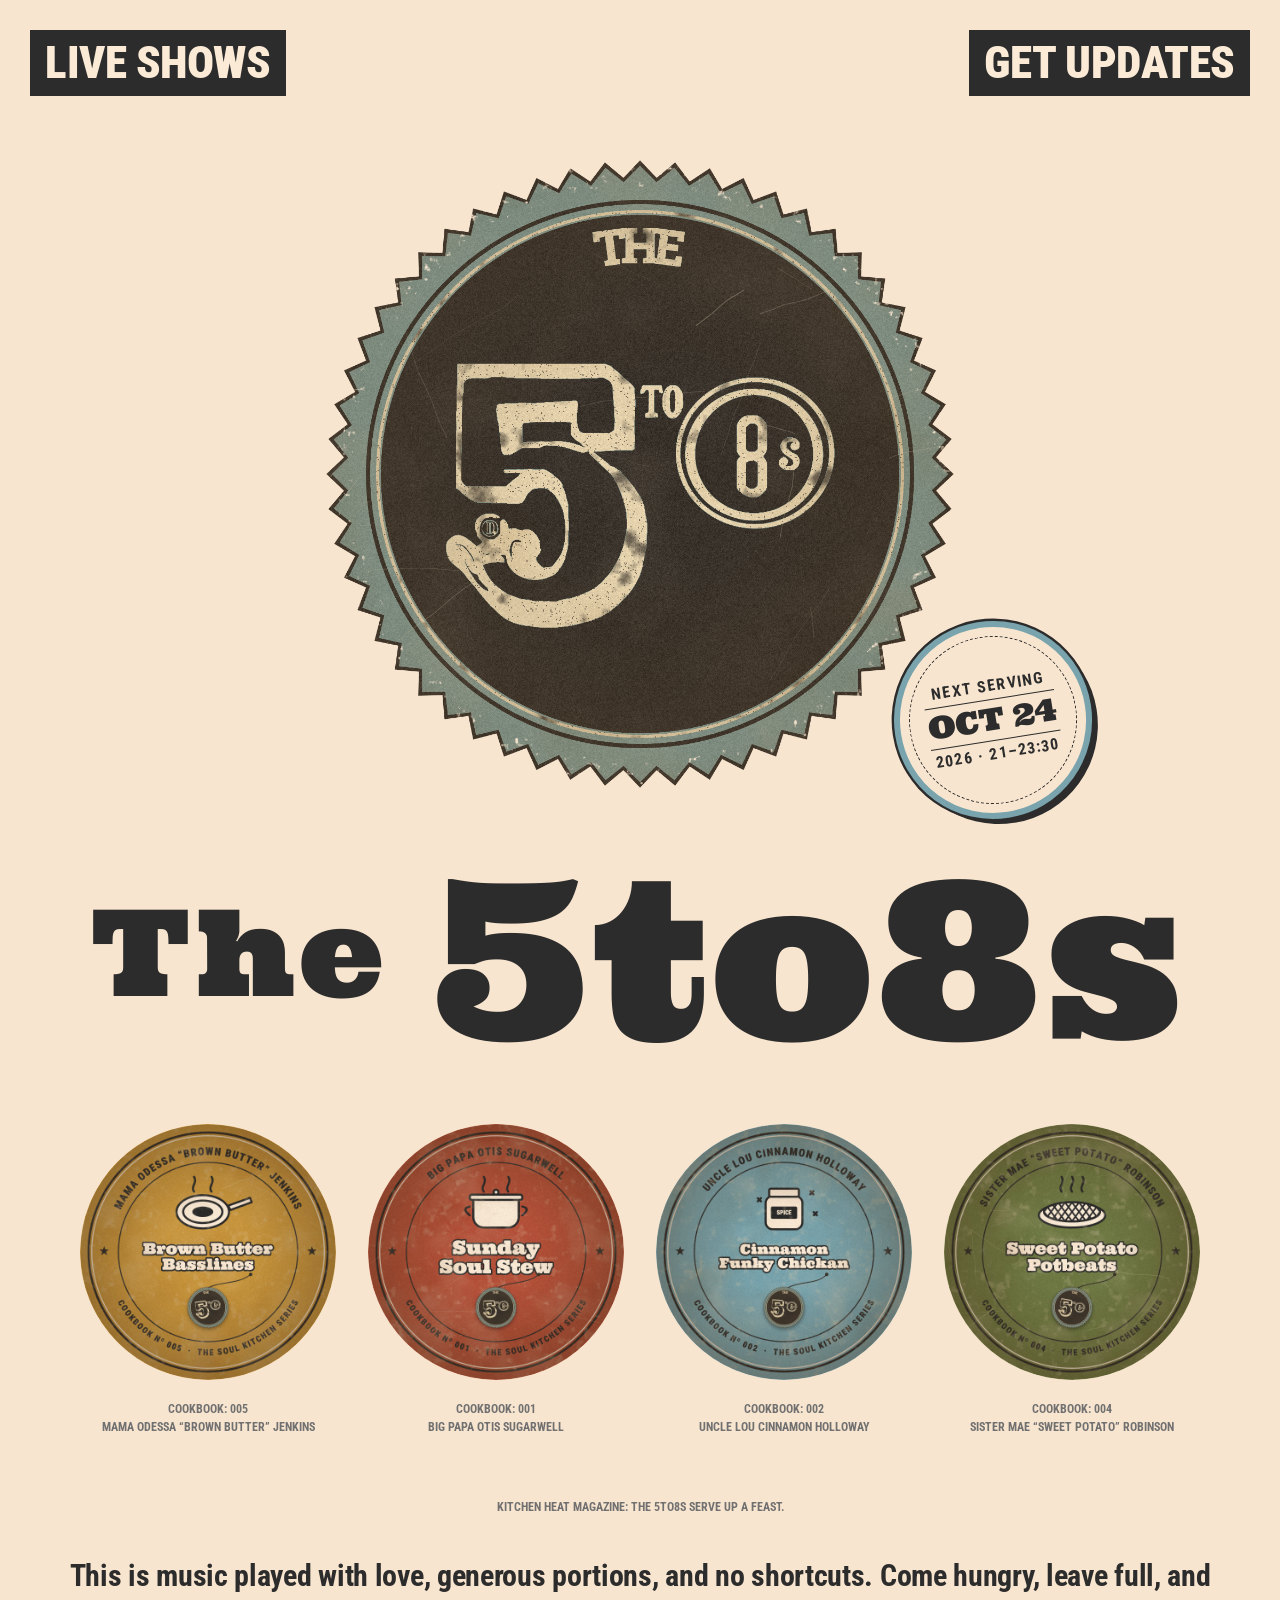
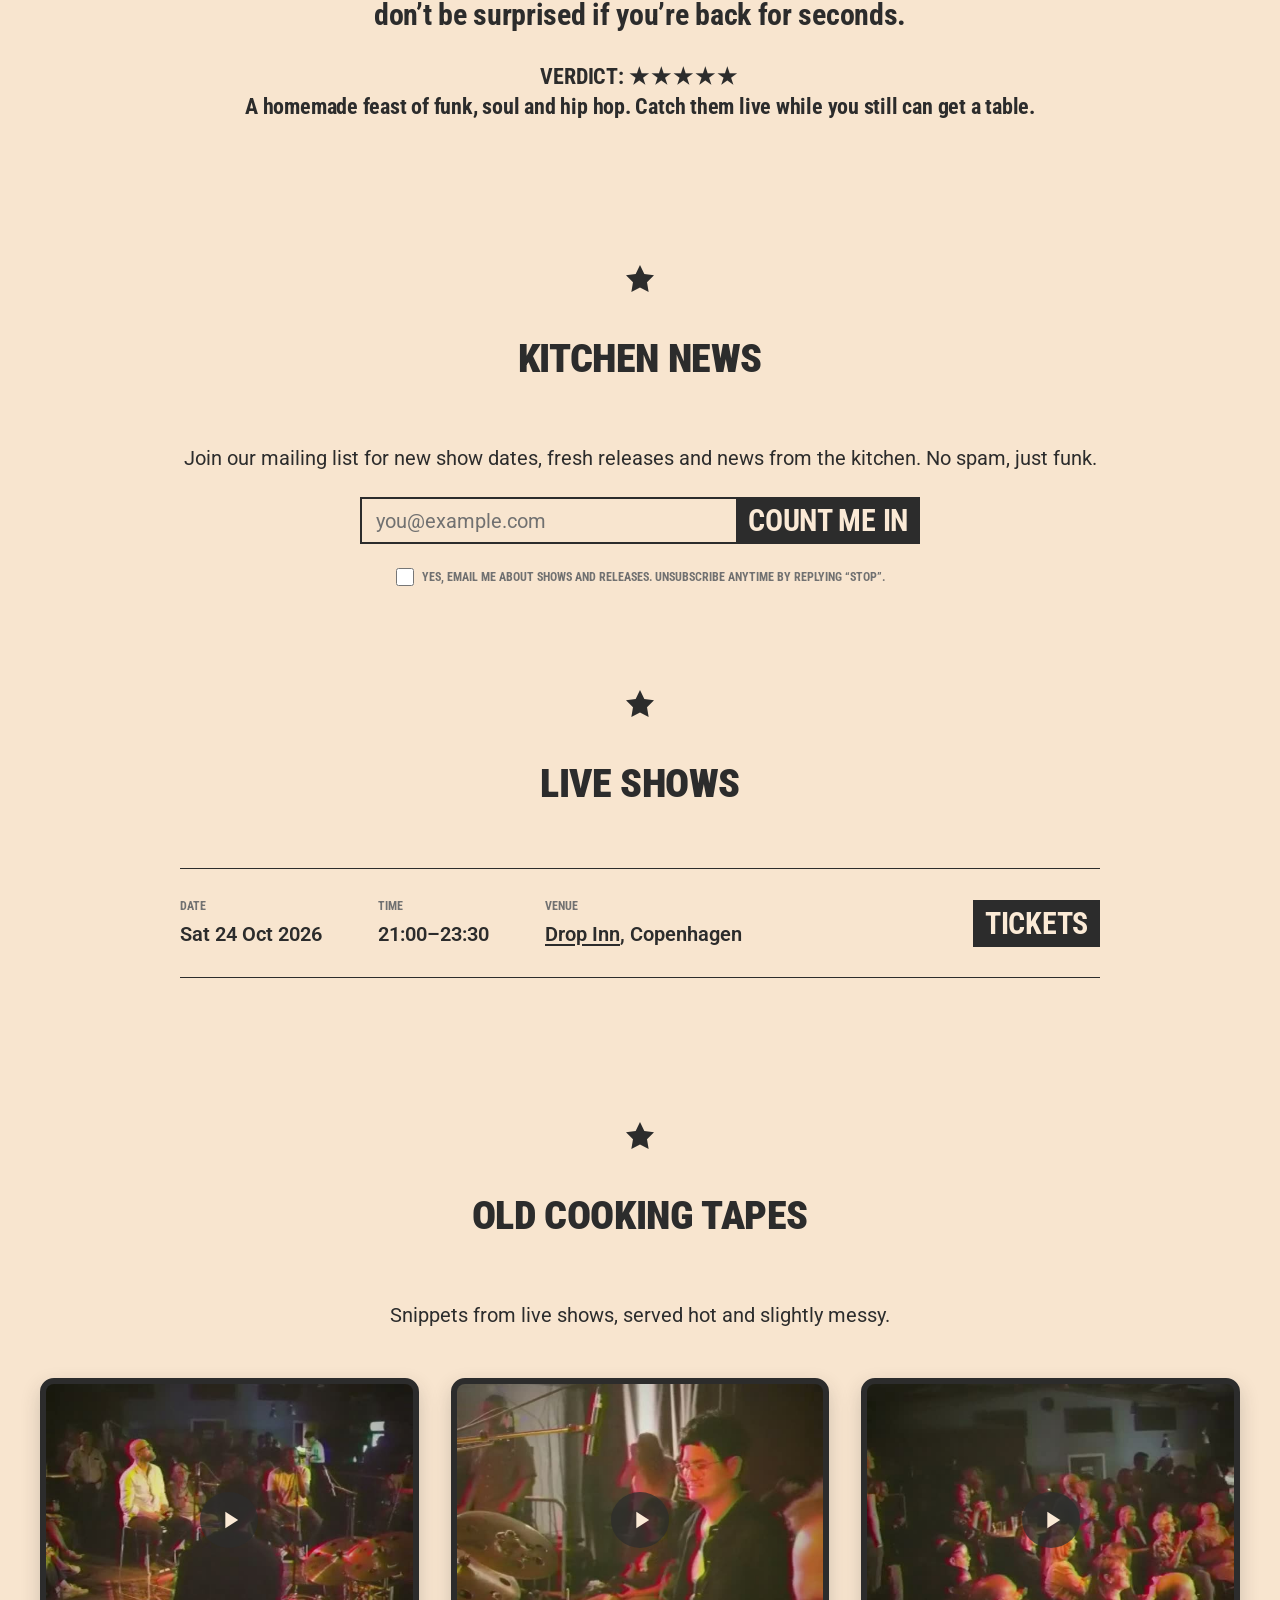
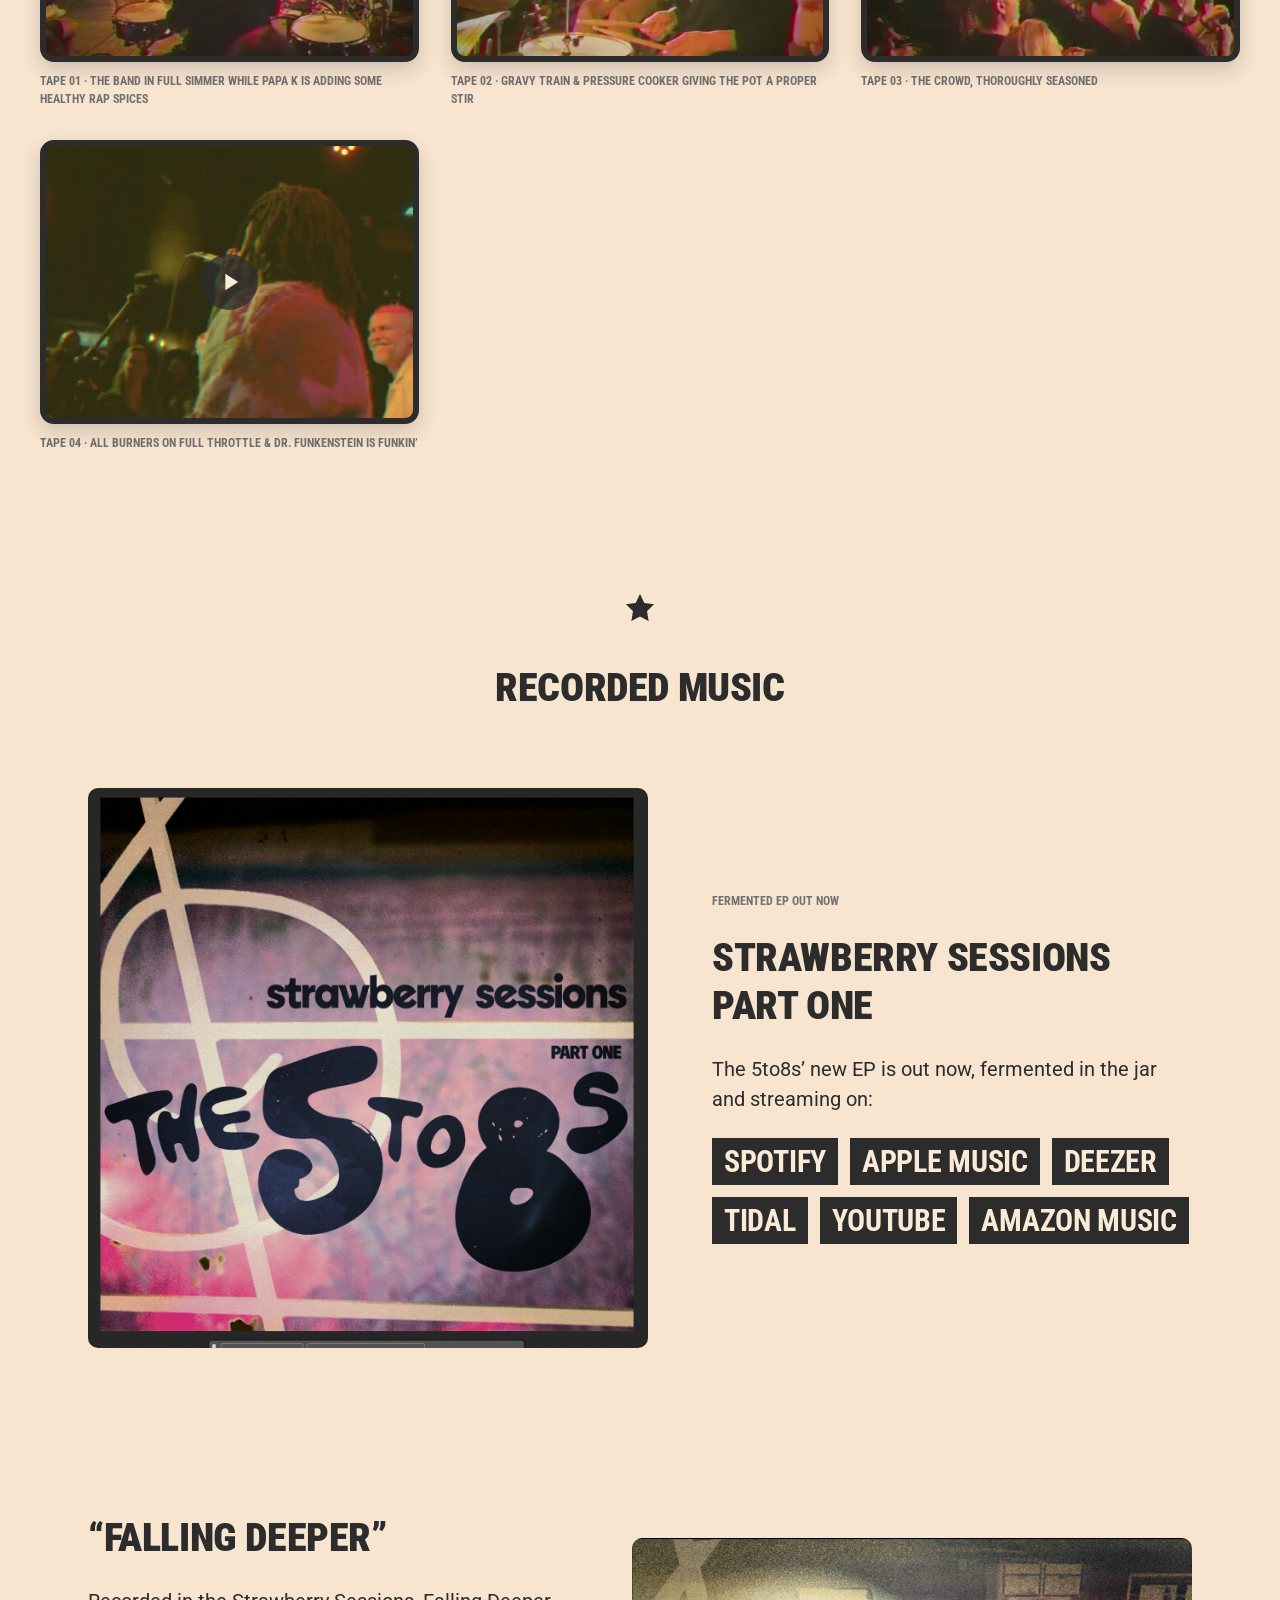
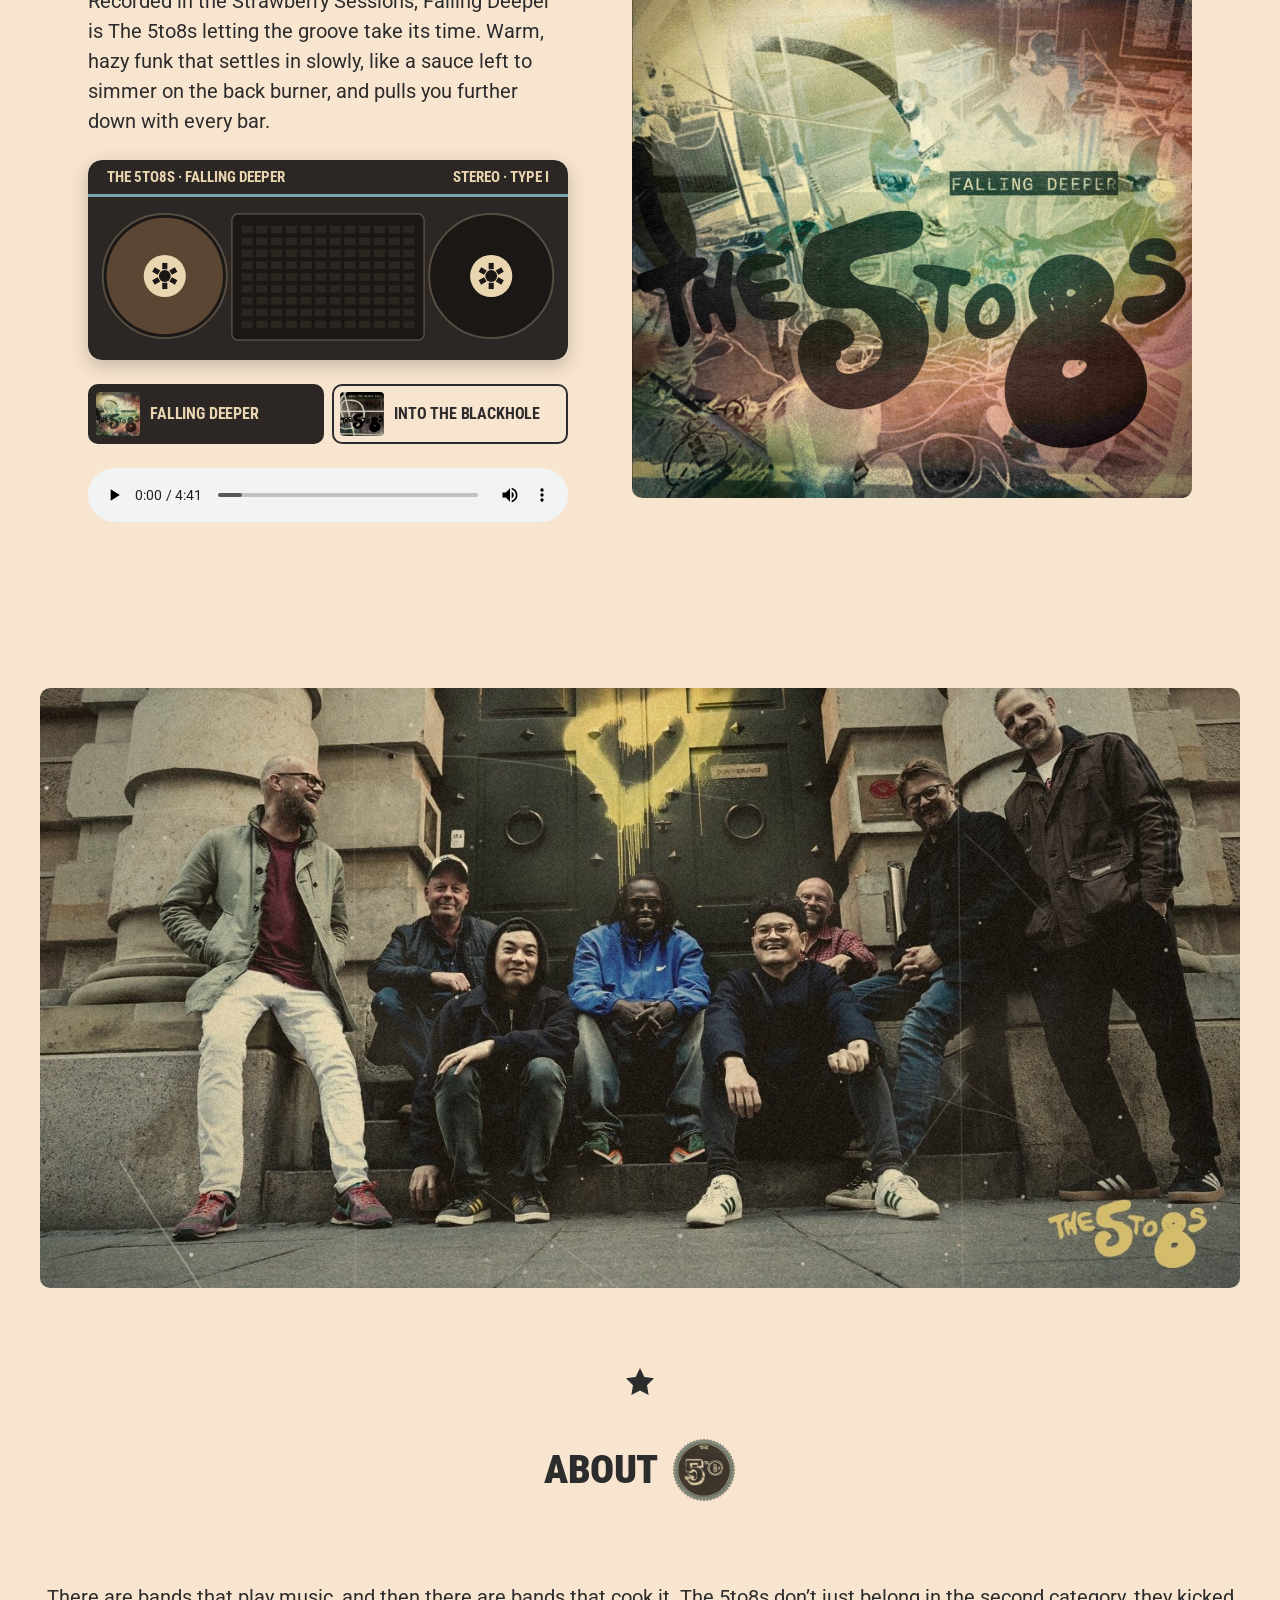
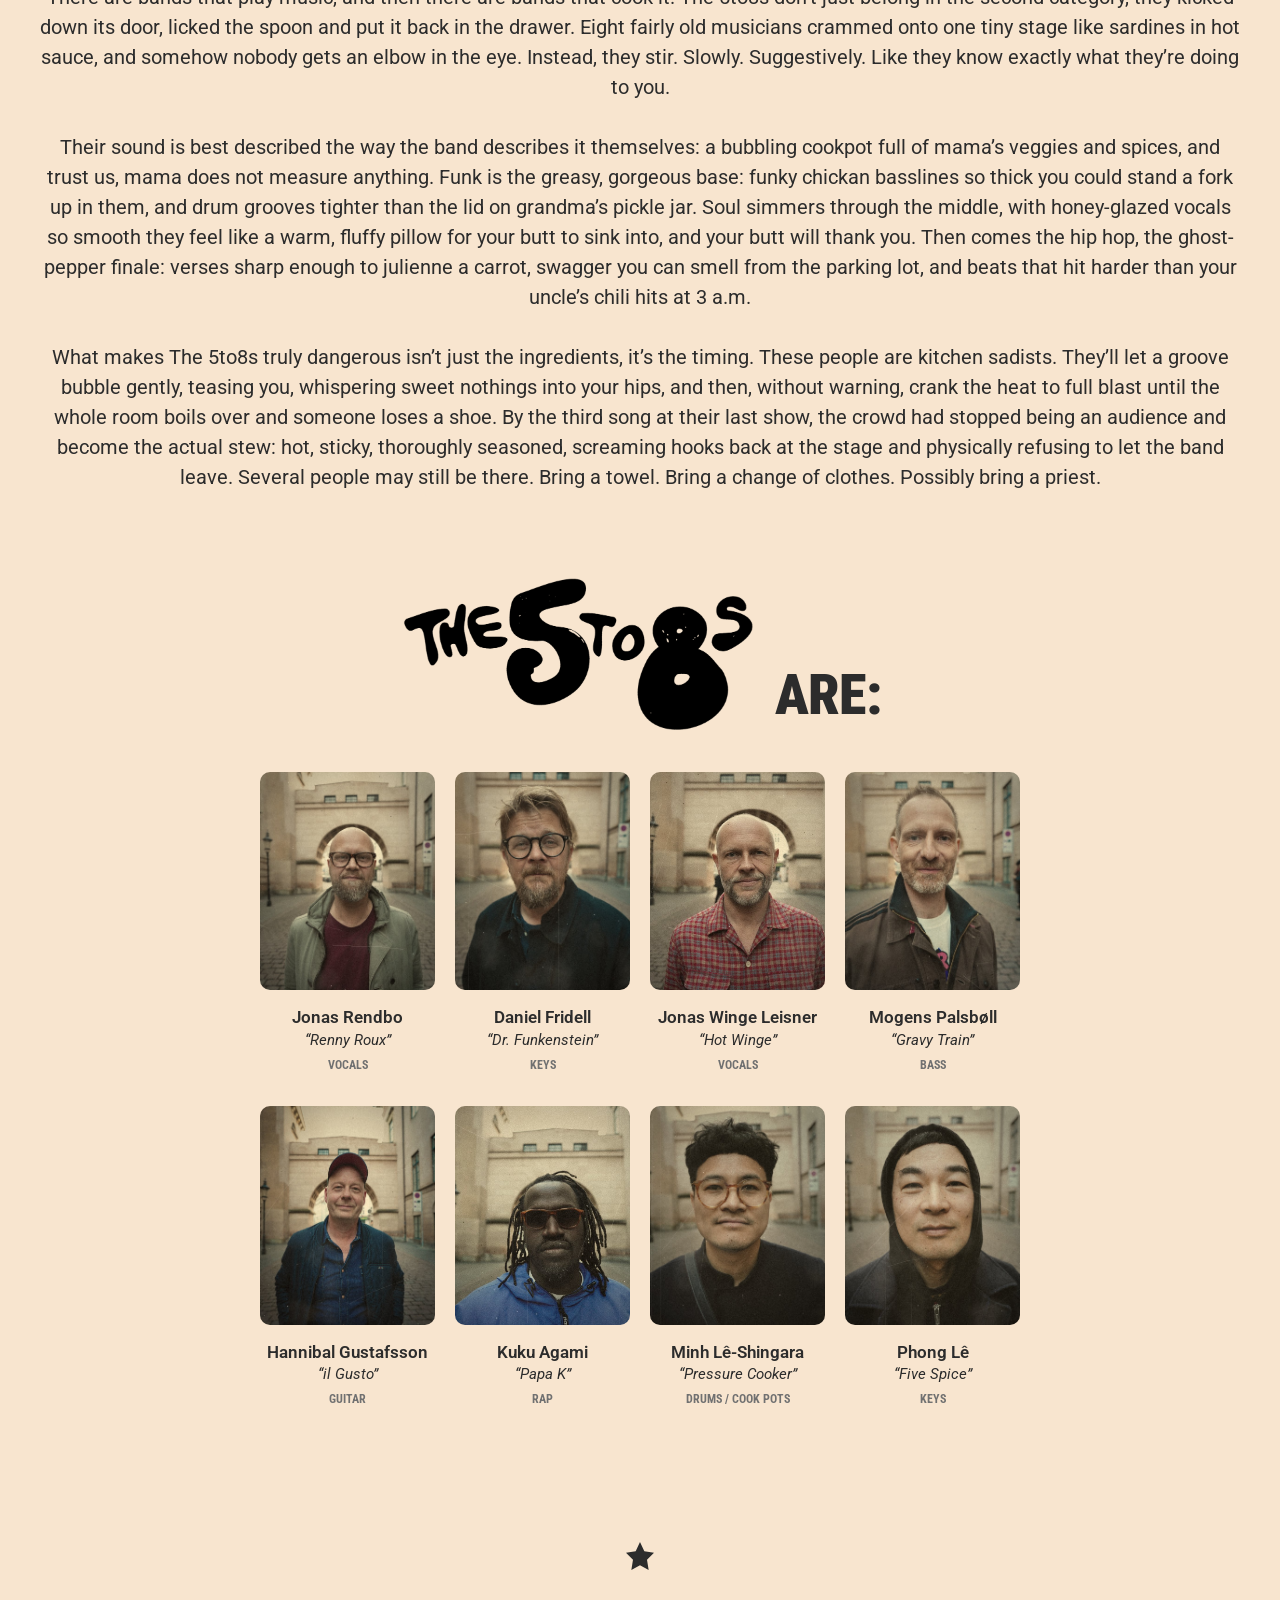
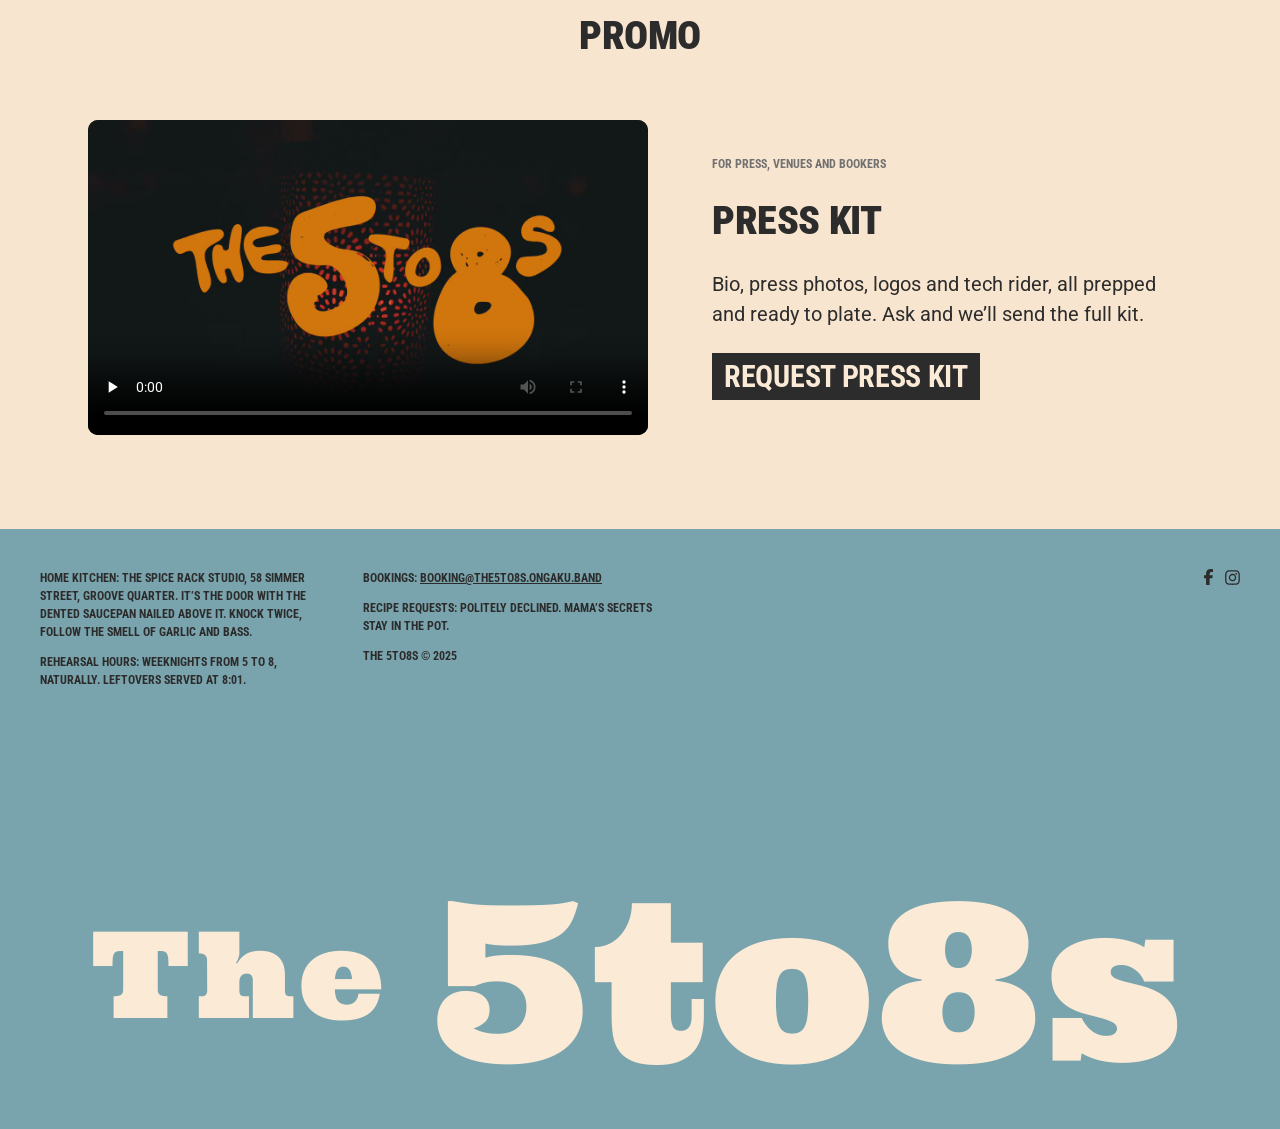
==== commit df1d966b: "Add Falling Deeper single with tape rack switcher Add Falling Deeper alongside Into The Blackhole, w" ====
--- a/index.html
+++ b/index.html
@@ -161,7 +161,7 @@
     </div>
 
     <section class="feature" aria-labelledby="ep-title">
-      <img class="feature__image" src="assets/ep25-1/strawb-1a.png" alt="Cover of The 5to8s EP Strawberry Sessions Part One" width="1616" height="1608">
+      <img class="feature__image" src="assets/ep25-1/strawb_part1.png" alt="Cover of The 5to8s EP Strawberry Sessions Part One" width="1316" height="1320">
       <div class="feature__text">
         <p class="caption">Fermented EP out now</p>
         <h2 class="heading-1" id="ep-title">Strawberry Sessions<br>Part One</h2>
@@ -170,19 +170,39 @@
           <a class="ticket-link" href="https://open.spotify.com/artist/1uUSp0acft7EnJRGdNaRUE" target="_blank" rel="noopener">Spotify</a>
           <a class="ticket-link" href="https://music.apple.com/dk/artist/the-5to8s/1800322463" target="_blank" rel="noopener">Apple Music</a>
           <a class="ticket-link" href="https://www.deezer.com/en/artist/306555381" target="_blank" rel="noopener">Deezer</a>
+          <a class="ticket-link" href="https://tidal.com/artist/55258732" target="_blank" rel="noopener">Tidal</a>
+          <a class="ticket-link" href="https://www.youtube.com/channel/UC953IoEUAuyRgRUhUJ8FzOg" target="_blank" rel="noopener">YouTube</a>
+          <a class="ticket-link" href="https://music.amazon.com/artists/B0DZBYPGWS/the-5to8s" target="_blank" rel="noopener">Amazon Music</a>
         </div>
       </div>
     </section>
 
     <section class="feature feature--reverse" aria-labelledby="single-title">
-      <img class="feature__image" src="assets/single25/Into%20The%20Blackhole.png" alt="Cover of the single Into The Black Hole by The 5to8s" width="1024" height="1024">
+      <img class="feature__image" src="assets/single25/FALLIN%20DEEPER%2021%20Feb.jpeg" alt="Cover of the single Falling Deeper by The 5to8s" width="1898" height="1901">
       <div class="feature__text">
-        <p class="caption">First EP Single</p>
-        <h2 class="heading-1" id="single-title">“Into The Blackhole” – The 5to8s</h2>
-        <p class="body">The 5to8s have turned off the kitchen lights. Their debut single is dark mysterious funk with a slow, heavy pull: brooding bass, smoky soul vibes, and hip hop twist just when you think you know where they’re headed. It’s moody and vibey, and never predictable. You don’t just listen to this track, you get sucked in. Fair warning: there’s no coming back out.</p>
+        <h2 class="heading-1" id="single-title">“Falling Deeper”</h2>
+        <p class="body">Recorded in the Strawberry Sessions, Falling Deeper is The 5to8s letting the groove take its time. Warm, hazy funk that settles in slowly, like a sauce left to simmer on the back burner, and pulls you further down with every bar.</p>
         <canvas class="tape-deck" aria-hidden="true"></canvas>
-        <audio class="feature__audio" controls preload="metadata" src="assets/single25/Into%20The%20Blackhole.mp3">
-          Your browser can’t play this audio. <a href="assets/single25/Into%20The%20Blackhole.mp3">Download “Into The Blackhole”</a>.
+        <div class="tape-rack" role="group" aria-label="Choose a song">
+          <button type="button" class="tape-rack__tape" aria-pressed="true"
+            data-src="assets/single25/FALLIN%20DEEPER%2021%20Feb.mp3"
+            data-cover="assets/single25/FALLIN%20DEEPER%2021%20Feb.jpeg" data-cover-alt="Cover of the single Falling Deeper by The 5to8s" data-cover-width="1898" data-cover-height="1901"
+            data-title="“Falling Deeper”" data-label="FALLING DEEPER"
+            data-body="Recorded in the Strawberry Sessions, Falling Deeper is The 5to8s letting the groove take its time. Warm, hazy funk that settles in slowly, like a sauce left to simmer on the back burner, and pulls you further down with every bar.">
+            <img class="tape-rack__cover" src="assets/single25/FALLIN%20DEEPER%2021%20Feb.jpeg" alt="" width="44" height="44">
+            <span>Falling Deeper</span>
+          </button>
+          <button type="button" class="tape-rack__tape" aria-pressed="false"
+            data-src="assets/single25/Into%20The%20Blackhole.mp3"
+            data-cover="assets/single25/Into%20The%20Blackhole.png" data-cover-alt="Cover of the single Into The Black Hole by The 5to8s" data-cover-width="1024" data-cover-height="1024"
+            data-title="“Into The Blackhole”" data-label="INTO THE BLACKHOLE"
+            data-body="The 5to8s have turned off the kitchen lights. Dark, mysterious funk with a slow, heavy pull: brooding bass, smoky soul and a hip hop twist just when you think you know where it’s headed. Fair warning: there’s no coming back out.">
+            <img class="tape-rack__cover" src="assets/single25/Into%20The%20Blackhole.png" alt="" width="44" height="44" loading="lazy">
+            <span>Into The Blackhole</span>
+          </button>
+        </div>
+        <audio class="feature__audio" controls preload="metadata" src="assets/single25/FALLIN%20DEEPER%2021%20Feb.mp3">
+          Your browser can’t play this audio. <a href="assets/single25/FALLIN%20DEEPER%2021%20Feb.mp3">Download “Falling Deeper”</a>.
         </audio>
       </div>
     </section>
--- a/styles.css
+++ b/styles.css
@@ -325,6 +325,50 @@
   display: flex;
   flex-wrap: wrap;
   gap: 12px;
+}
+
+.tape-rack {
+  display: grid;
+  grid-template-columns: repeat(auto-fill, minmax(190px, 1fr));
+  gap: 8px;
+  width: 100%;
+}
+
+.tape-rack__tape {
+  display: flex;
+  align-items: center;
+  gap: 10px;
+  padding: 6px 12px 6px 6px;
+  background: transparent;
+  border: 2px solid var(--color-accent-1);
+  border-radius: 10px;
+  color: var(--color-accent-1);
+  font: var(--heading-2-font);
+  font-size: 16px;
+  letter-spacing: var(--heading-2-tracking);
+  text-transform: uppercase;
+  text-align: left;
+  cursor: pointer;
+}
+
+.tape-rack__tape:hover,
+.tape-rack__tape:focus-visible {
+  background: rgba(44, 44, 44, 0.08);
+}
+
+.tape-rack__tape[aria-pressed="true"] {
+  background: #2c2724;
+  border-color: #2c2724;
+  color: #e9d6b0;
+  cursor: default;
+}
+
+.tape-rack__cover {
+  width: 44px;
+  height: 44px;
+  flex: none;
+  object-fit: cover;
+  border-radius: 4px;
 }
 
 .details {
@@ -1037,7 +1081,7 @@
   }
 
   .feature__links {
-    flex-wrap: nowrap;
+    flex-wrap: wrap;
     justify-content: center;
     gap: 8px;
   }
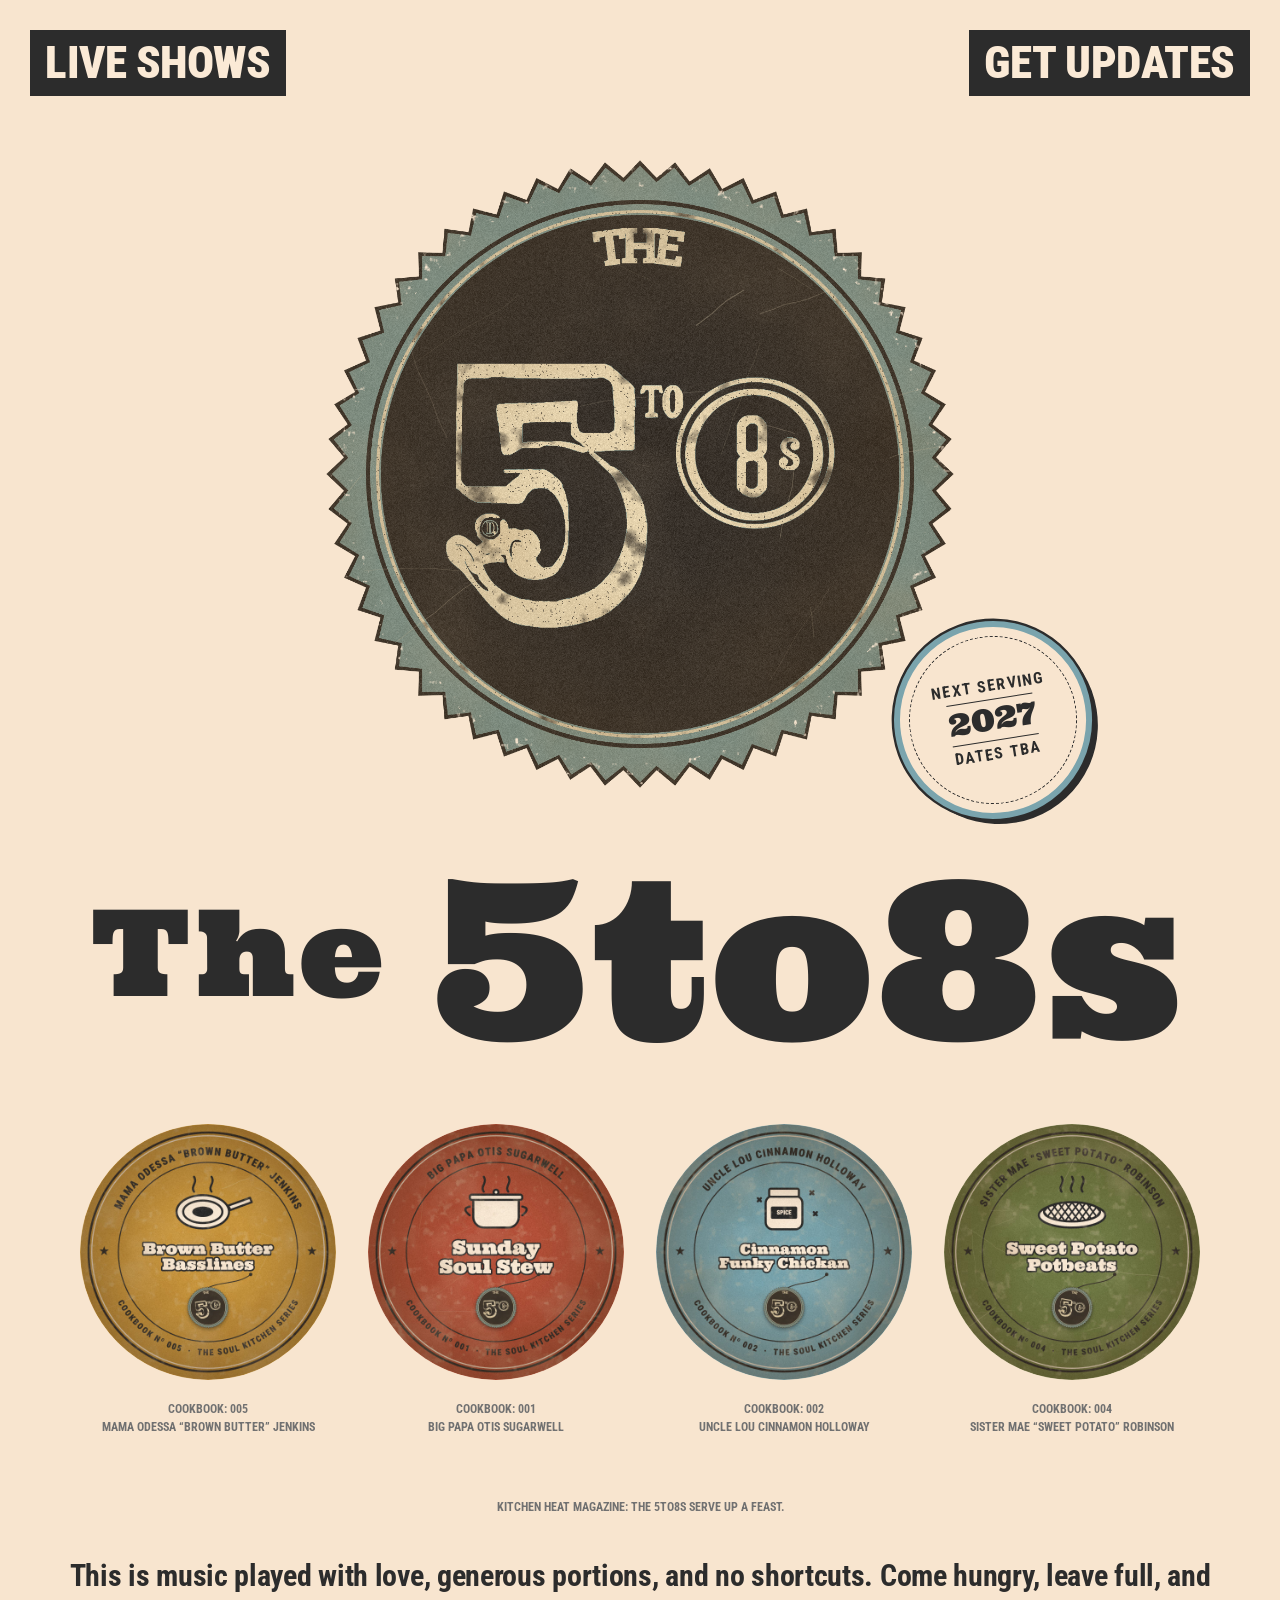
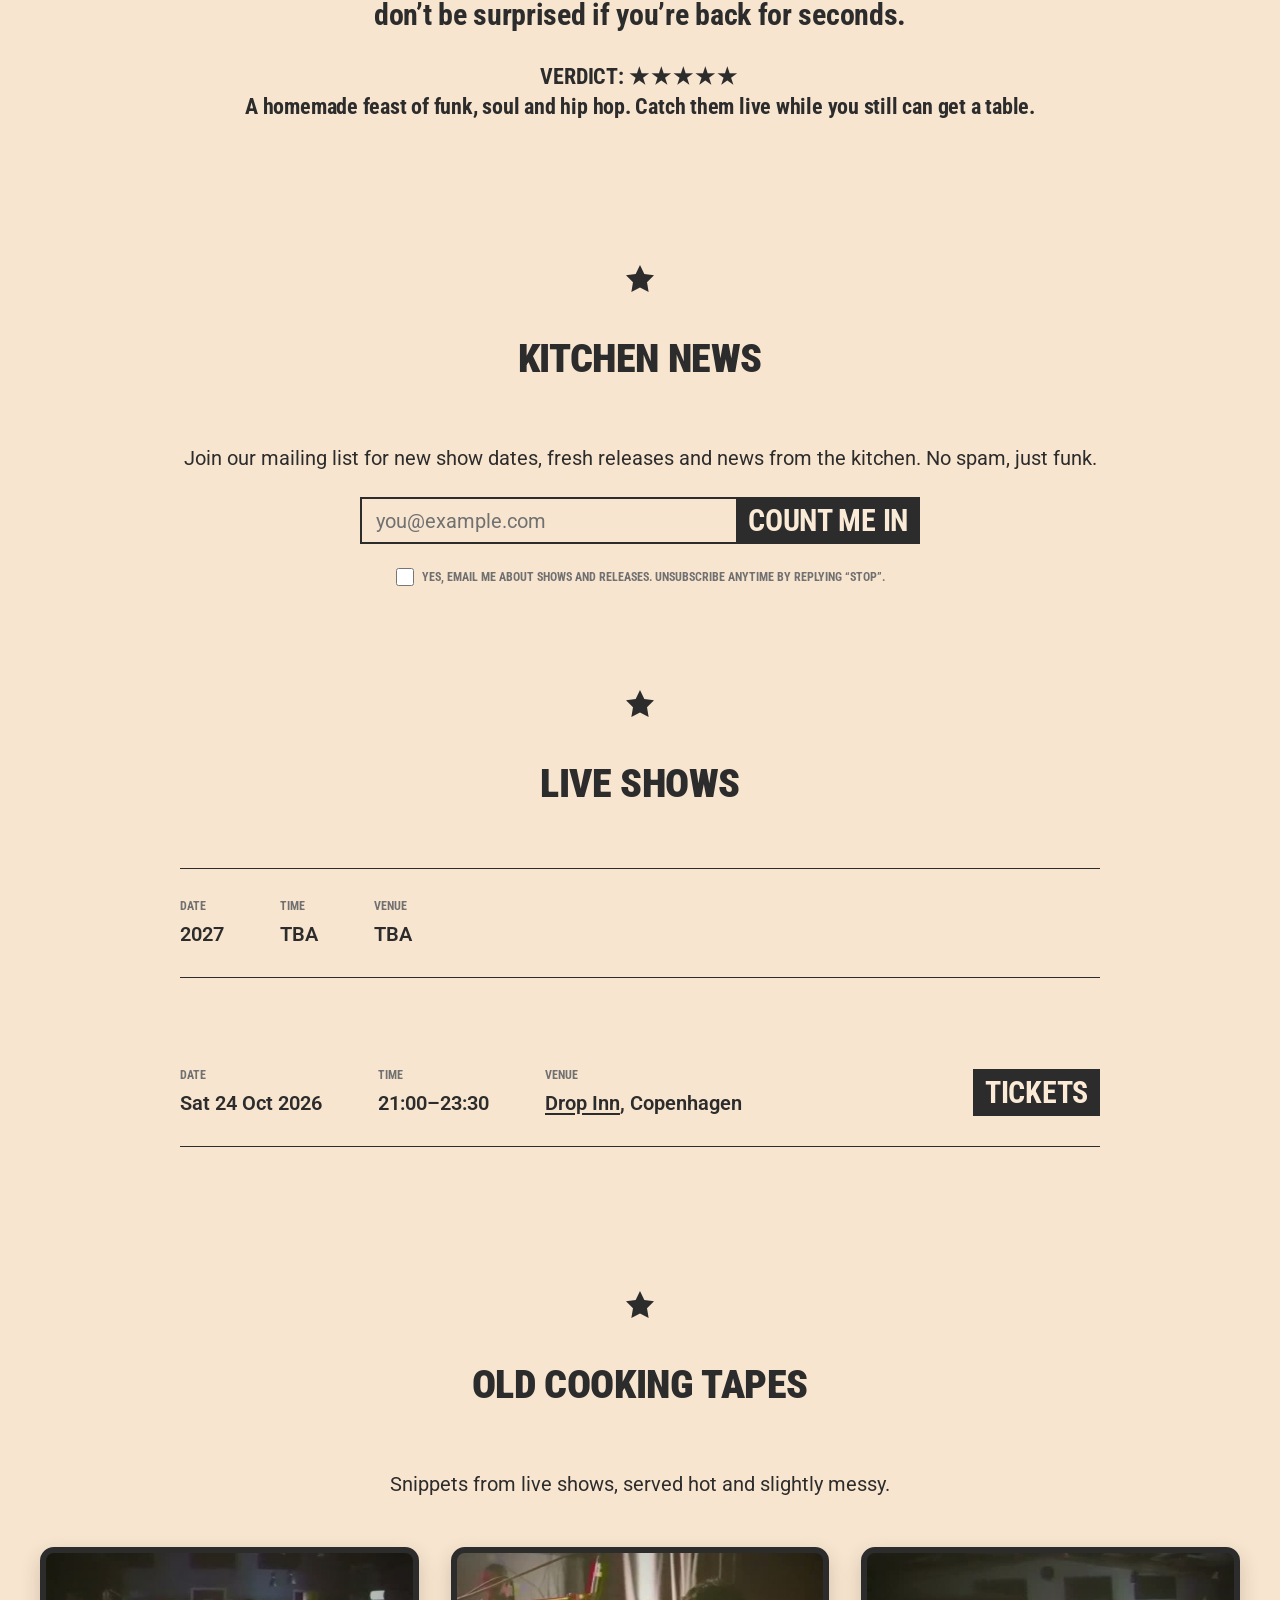
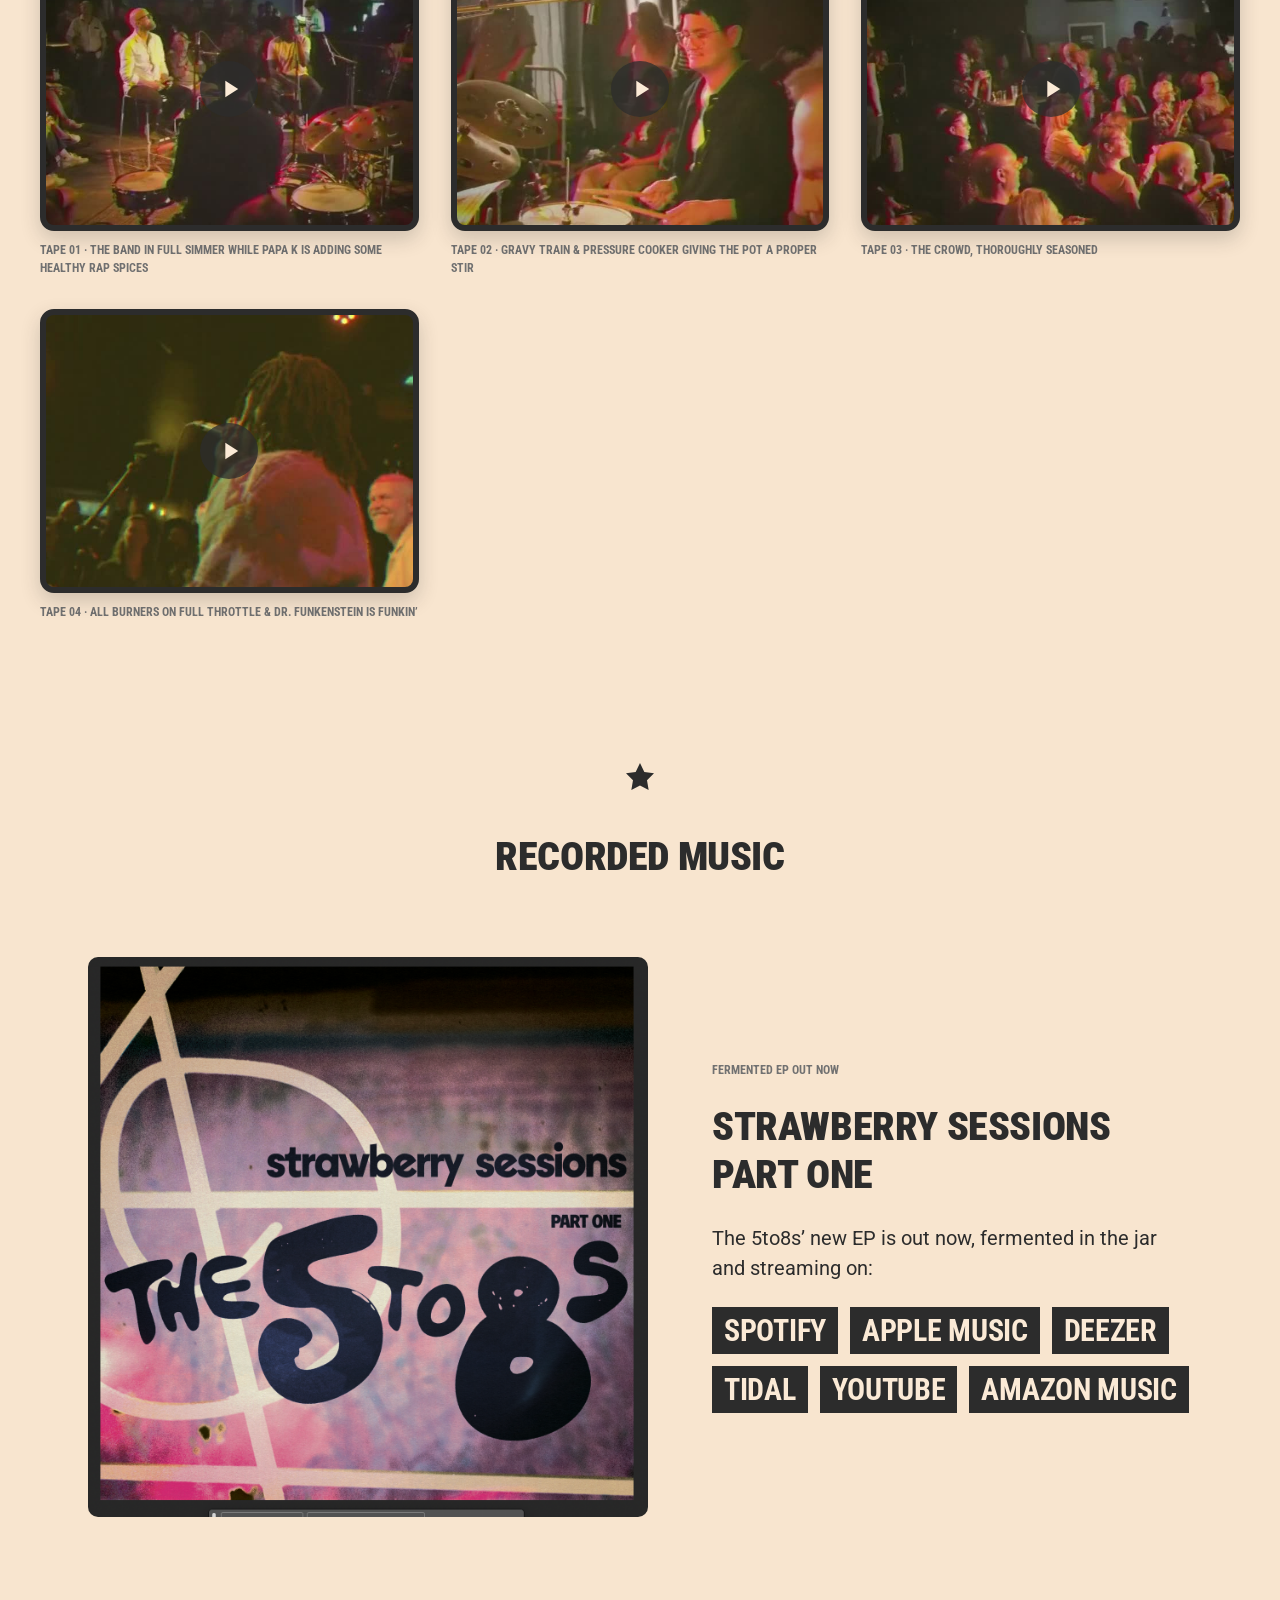
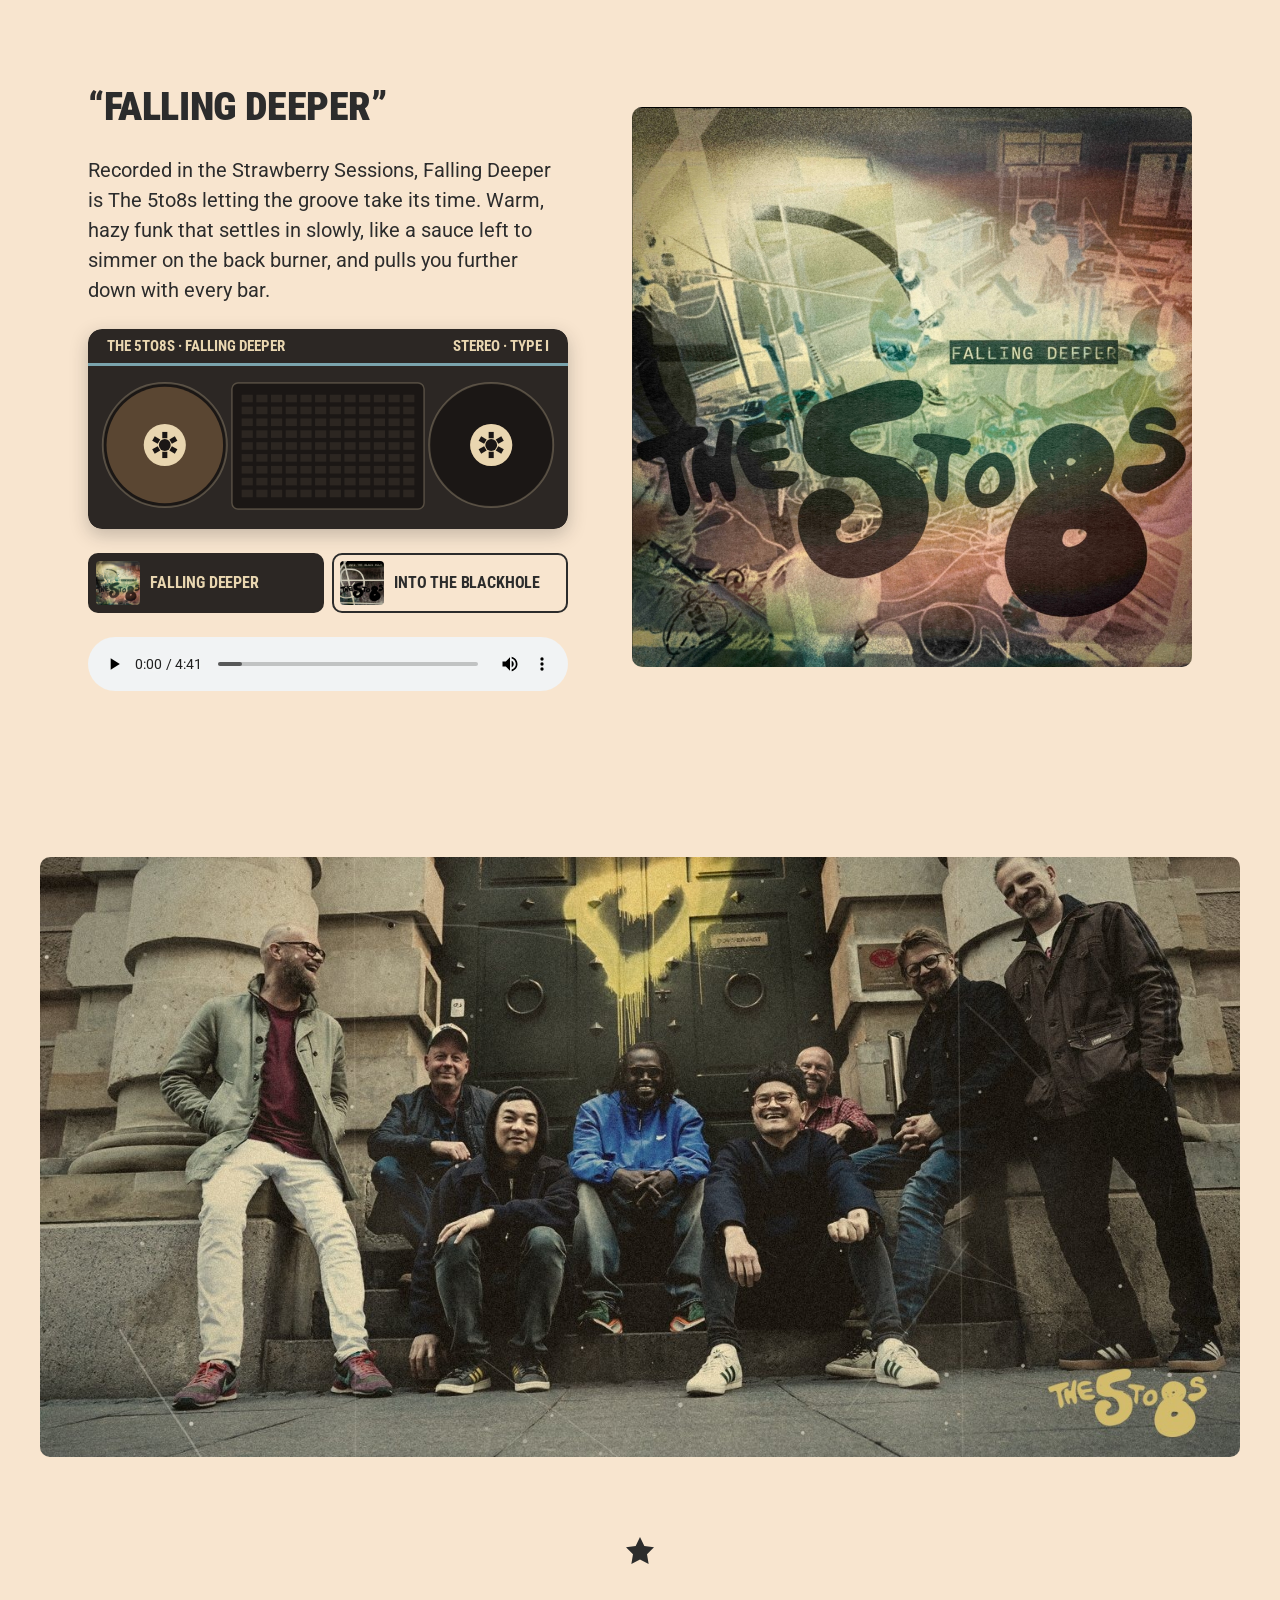
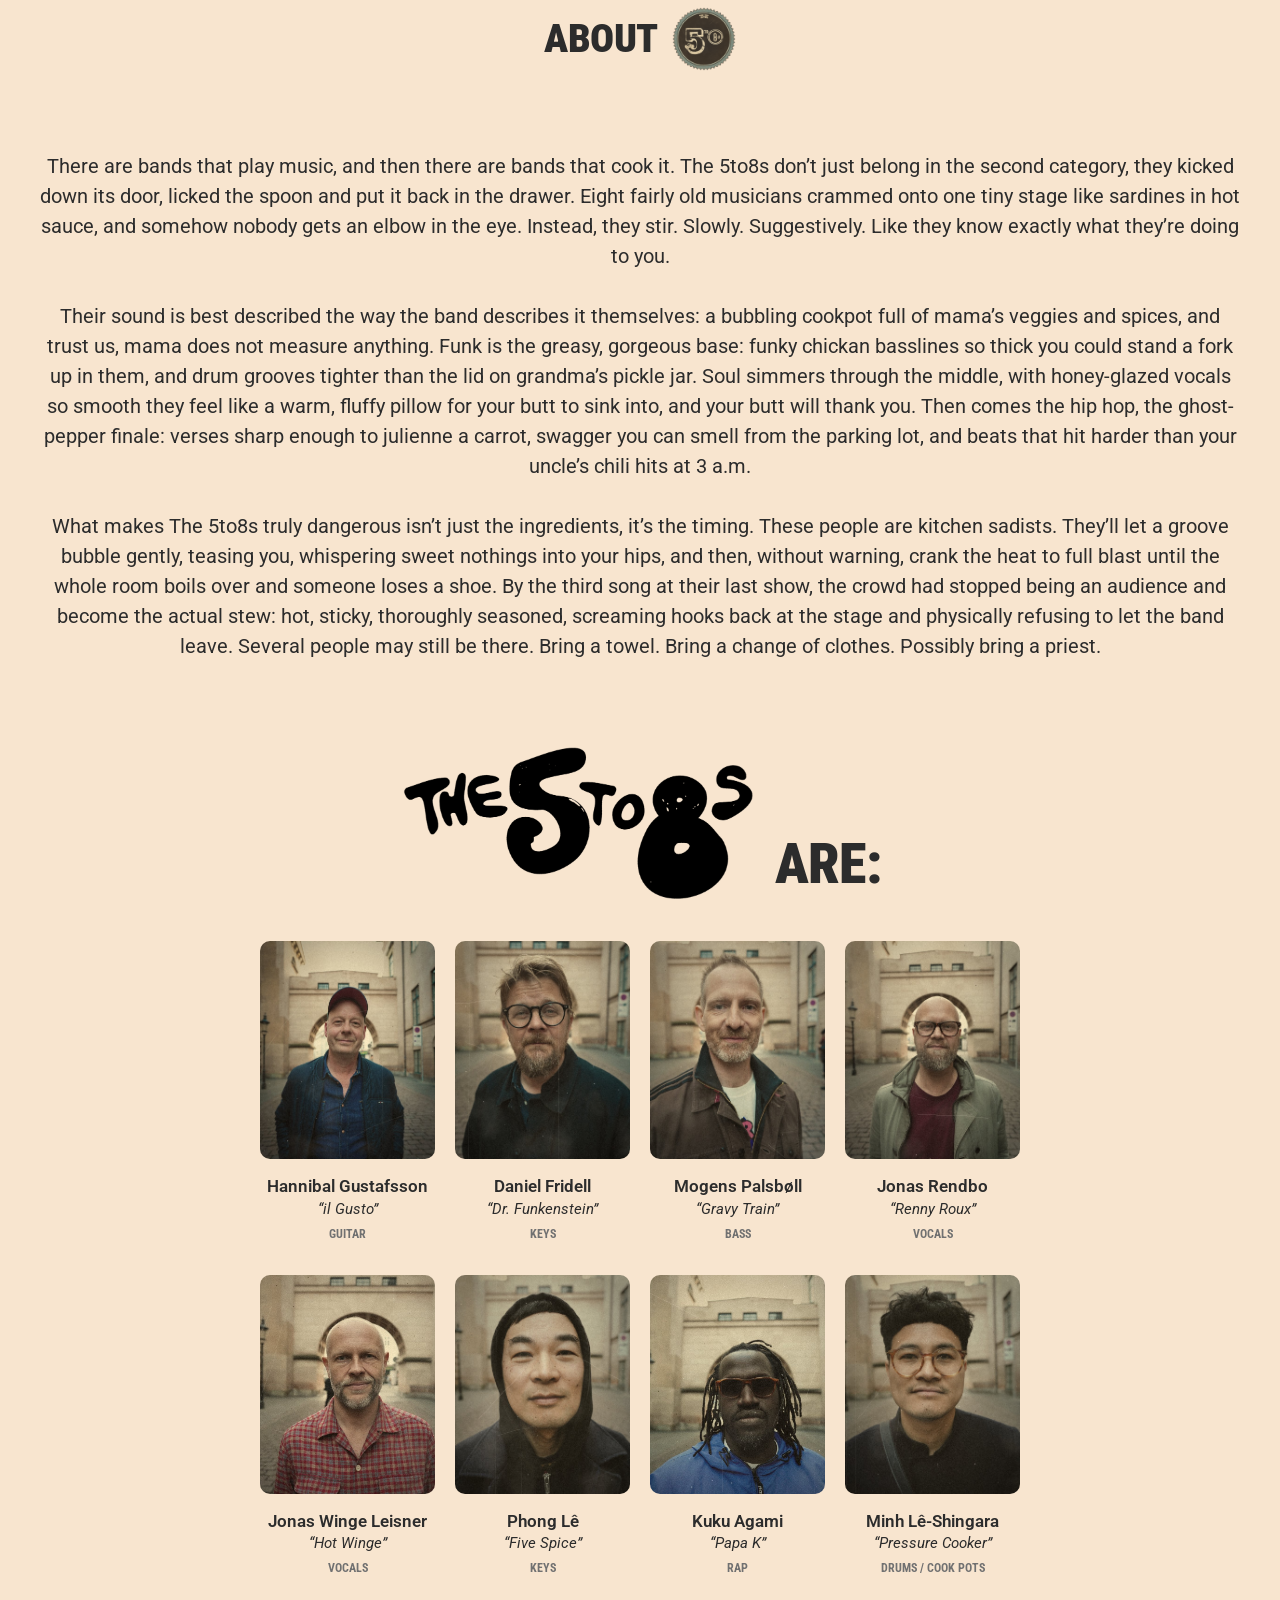
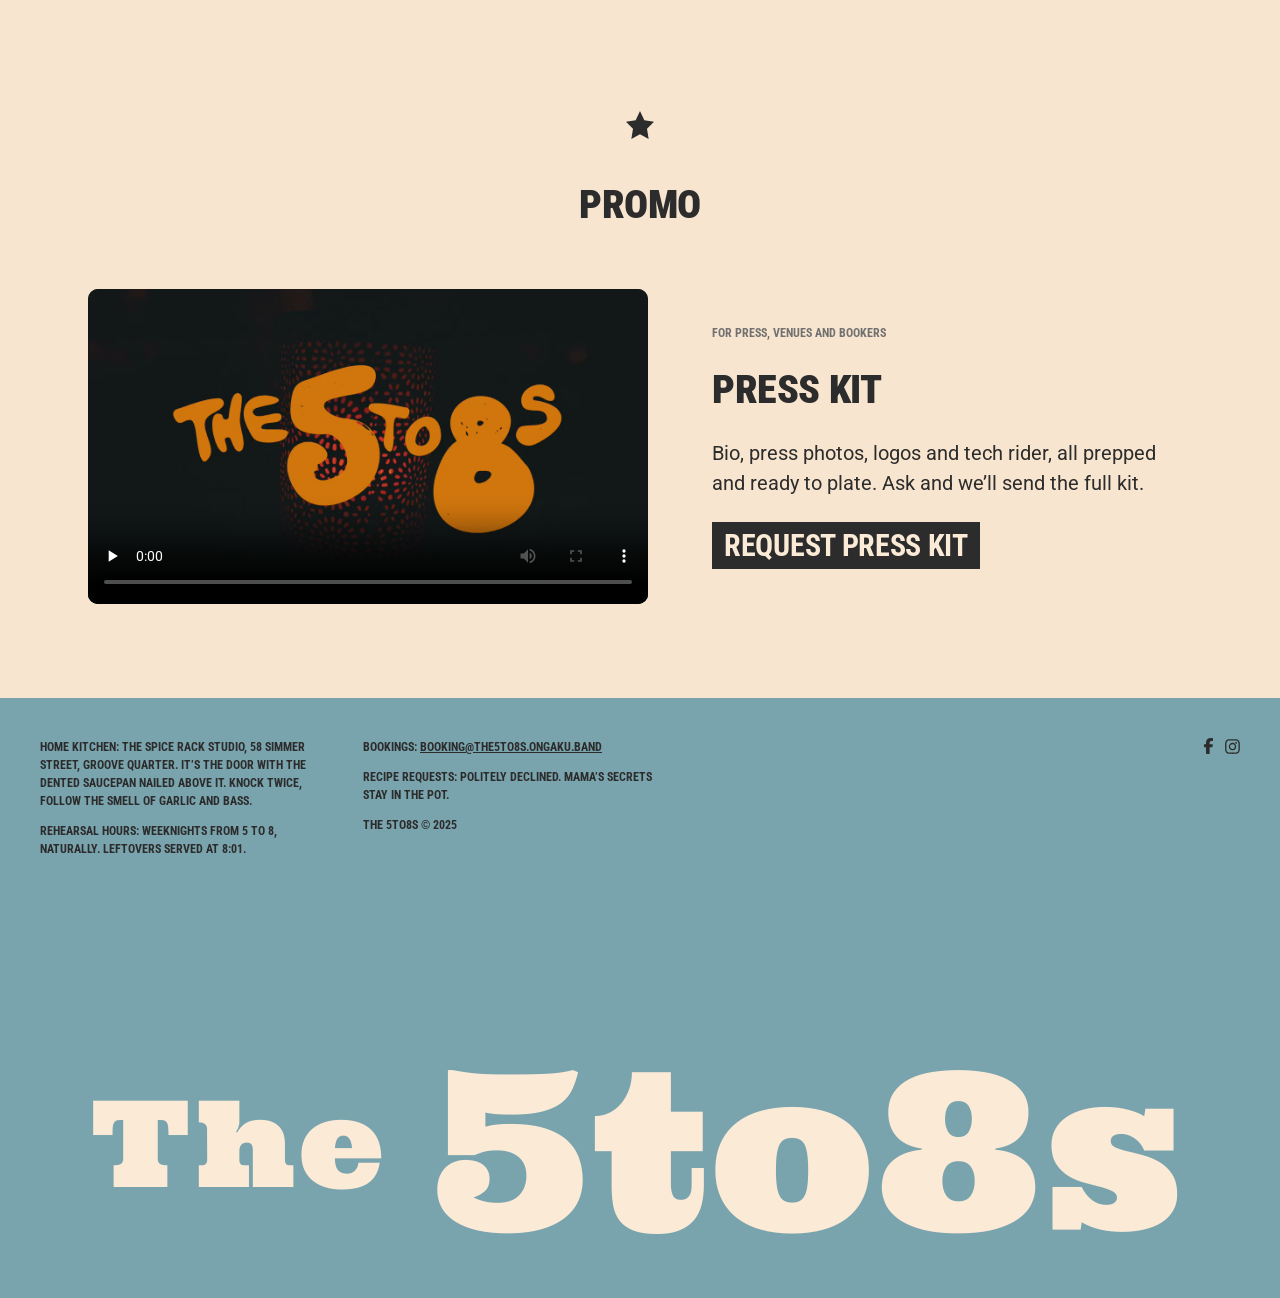
==== commit 325db54d: "Set next serving to 2027 and add TBA live show row Co-Authored-By: Claude Opus 5.5 <noreply@anthropi" ====
--- a/index.html
+++ b/index.html
@@ -22,10 +22,10 @@
   <header class="header">
     <div class="hero">
       <img class="hero__image" src="assets/5to8s-badge-patina.png" alt="The 5to8s logo">
-      <p class="hero__badge" role="img" aria-label="Next show: October 24, 2026, 21:00 to 23:30">
+      <p class="hero__badge" role="img" aria-label="Next show: 2027, dates to be announced">
         <span class="hero__badge-kicker">Next serving</span>
-        <span class="hero__badge-date">Oct 24</span>
-        <span class="hero__badge-time">2026 · 21–23:30</span>
+        <span class="hero__badge-date">2027</span>
+        <span class="hero__badge-time">Dates TBA</span>
       </p>
     </div>
     <div class="title">
@@ -89,6 +89,22 @@
           <img class="star" src="assets/star.svg" alt="" role="presentation">
           <h2 class="heading-1" id="dates-title">Live Shows</h2>
         </div>
+        <article class="show" aria-label="Upcoming concert, details to be announced">
+          <dl class="show__info">
+            <div class="show__field">
+              <dt class="caption">Date</dt>
+              <dd><time datetime="2027">2027</time></dd>
+            </div>
+            <div class="show__field">
+              <dt class="caption">Time</dt>
+              <dd>TBA</dd>
+            </div>
+            <div class="show__field">
+              <dt class="caption">Venue</dt>
+              <dd>TBA</dd>
+            </div>
+          </dl>
+        </article>
         <article class="show" aria-label="Concert at Drop Inn, Copenhagen">
           <dl class="show__info">
             <div class="show__field">
--- a/styles.css
+++ b/styles.css
@@ -578,6 +578,10 @@
   padding: 28px 0;
   border-top: 0.5px solid var(--color-divider-1);
   border-bottom: 0.5px solid var(--color-divider-1);
+}
+
+.show + .show {
+  border-top: 0;
 }
 
 .show__info {
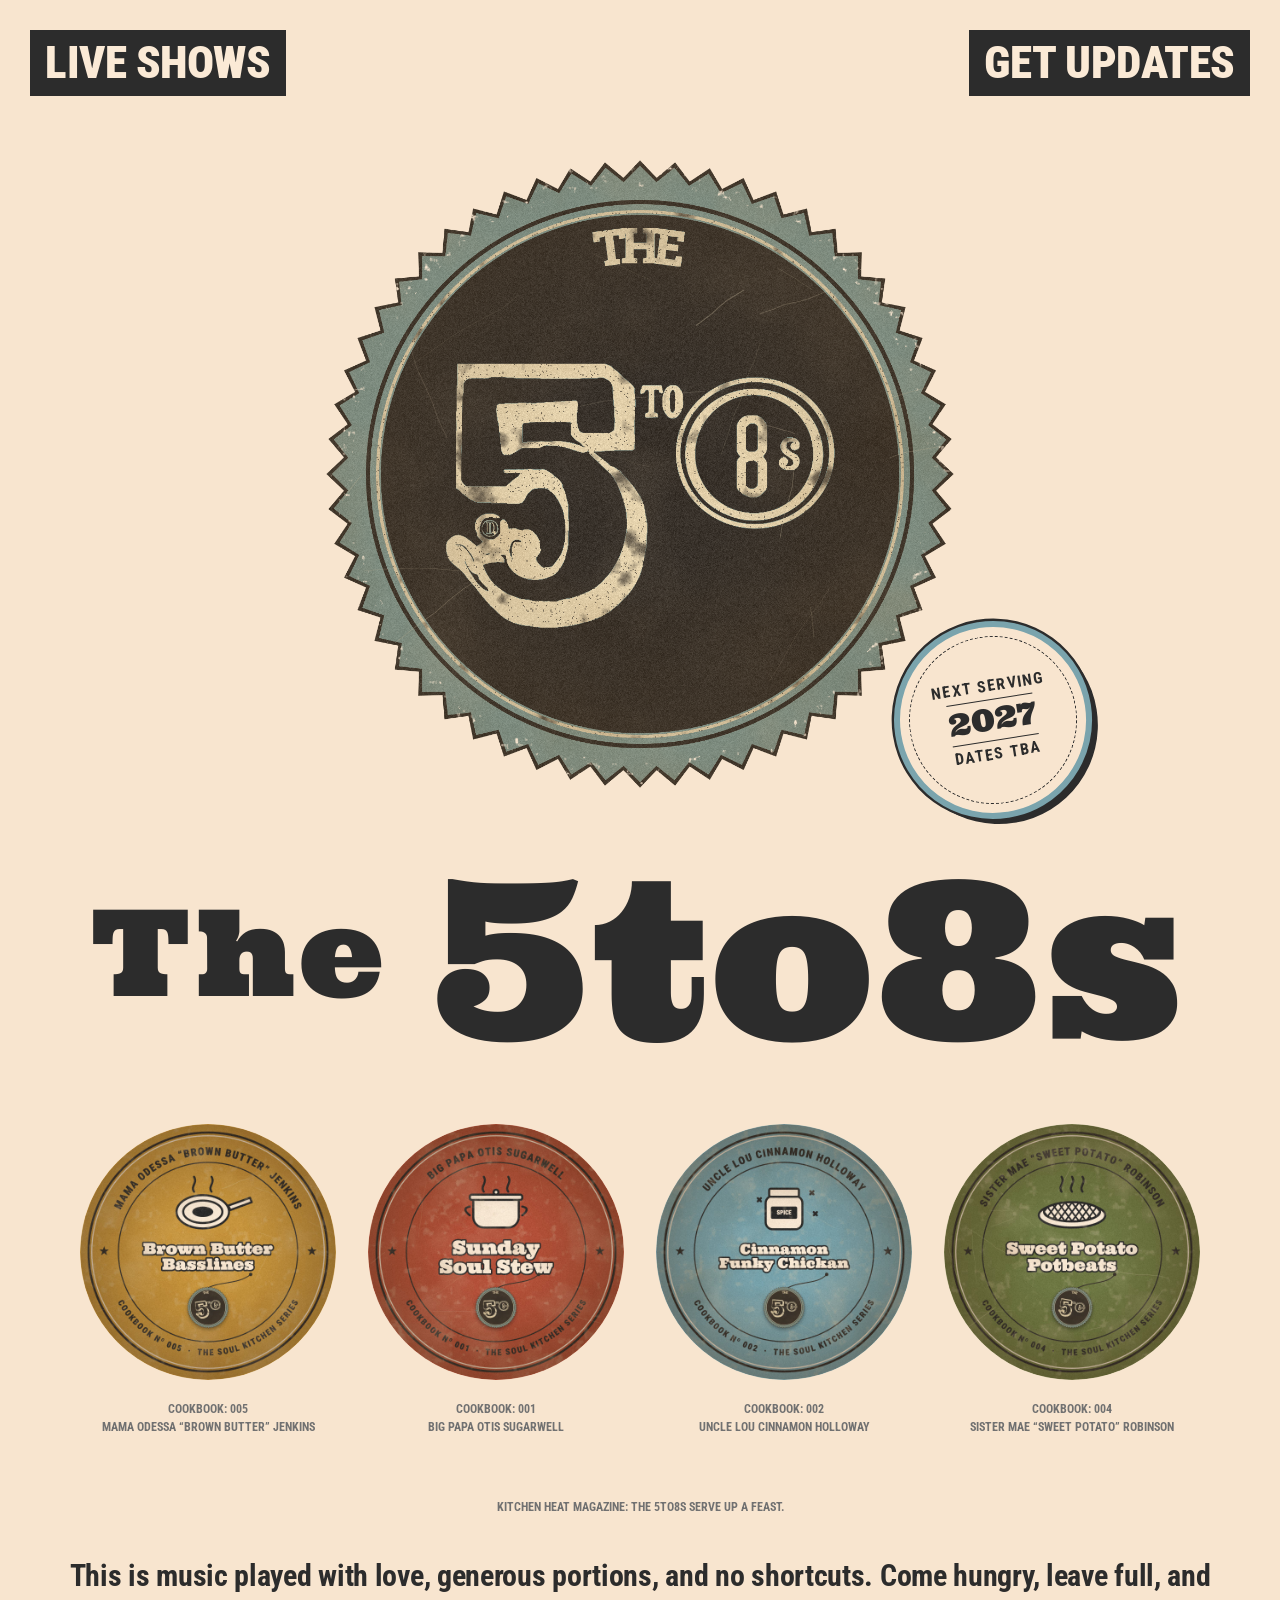
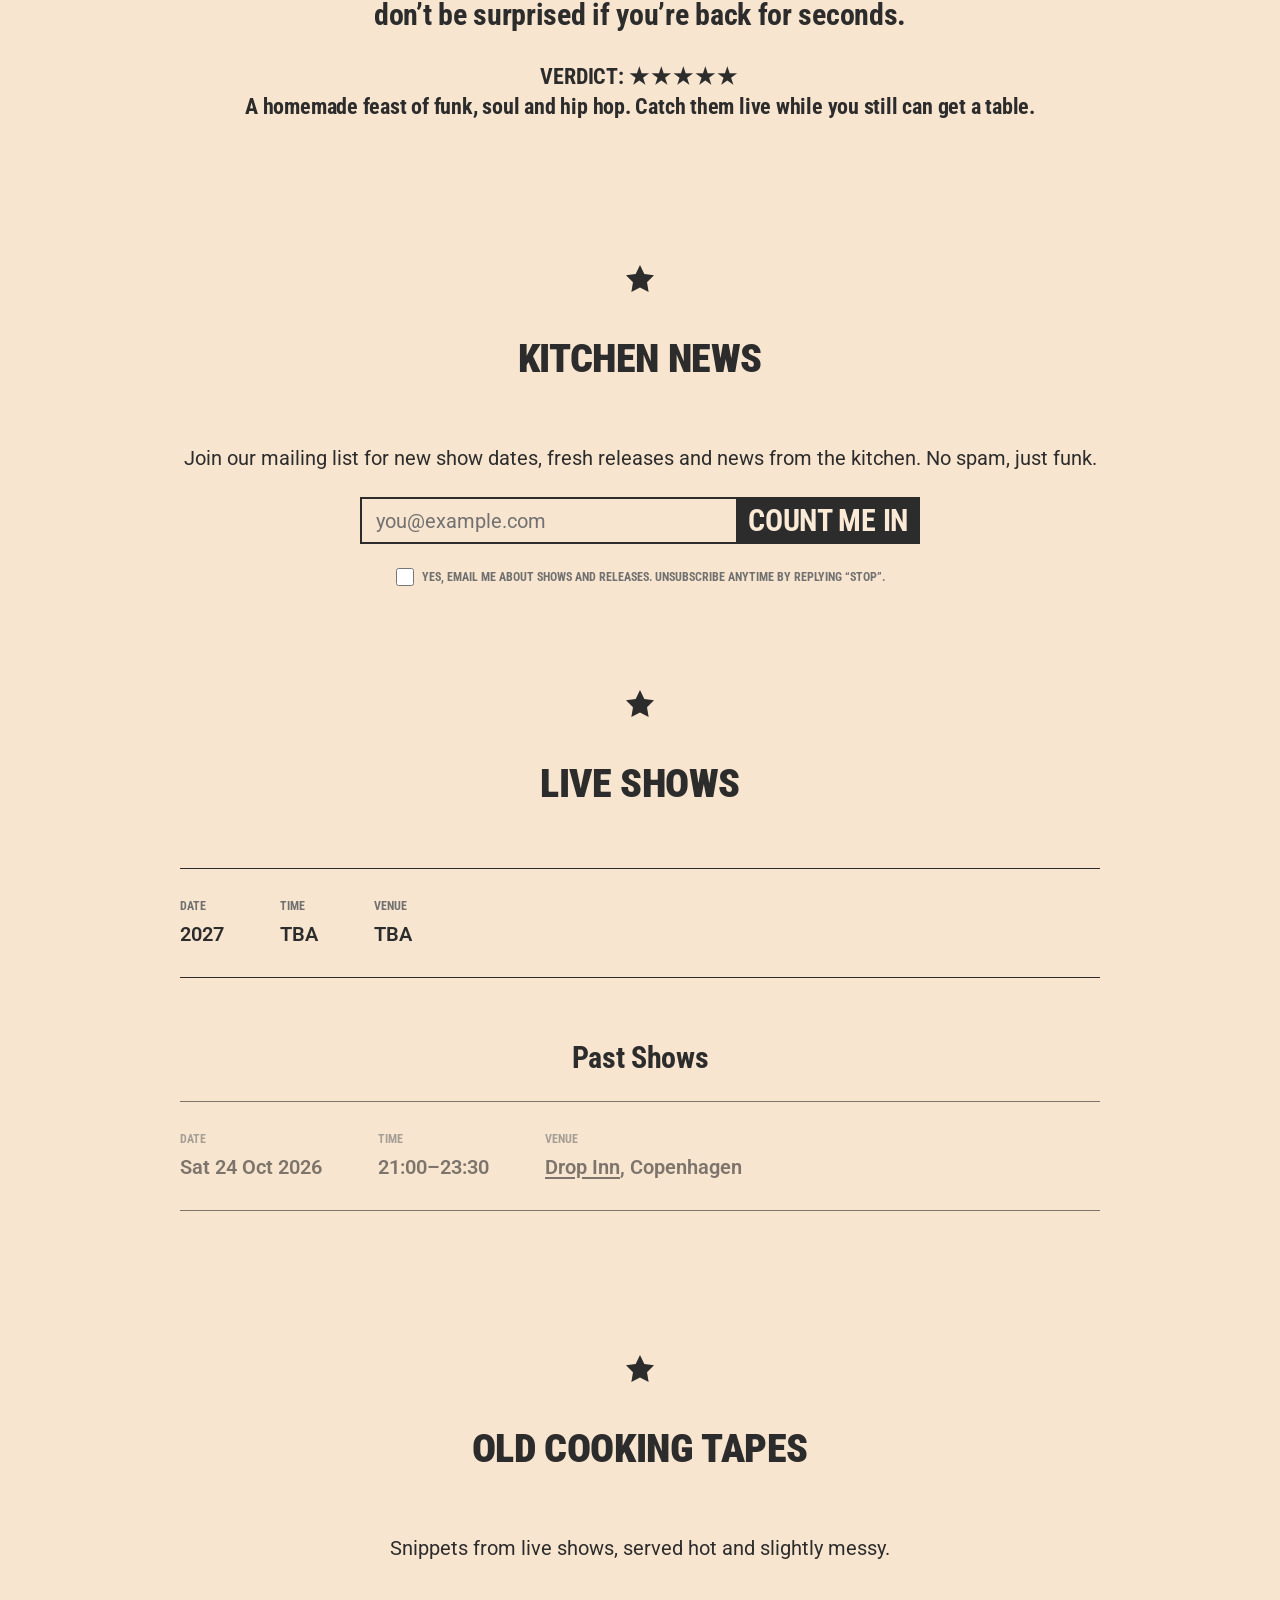
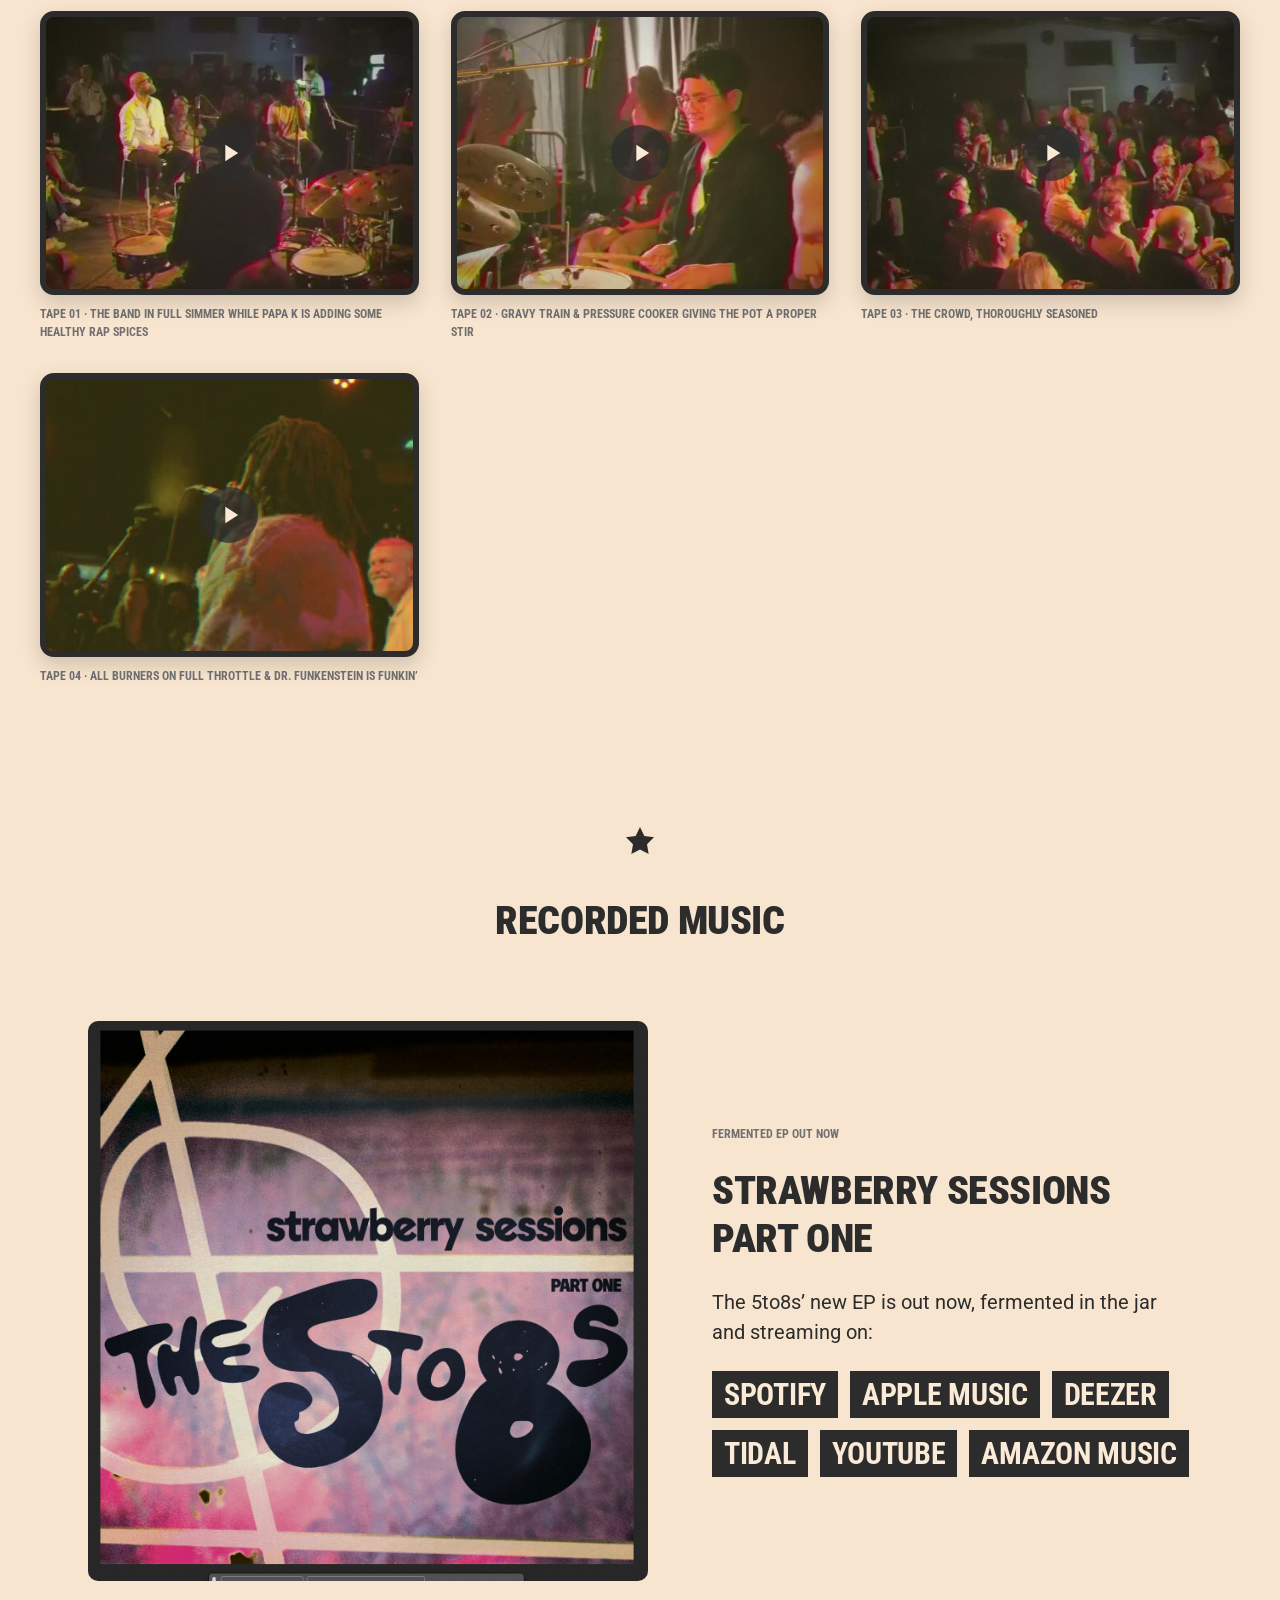
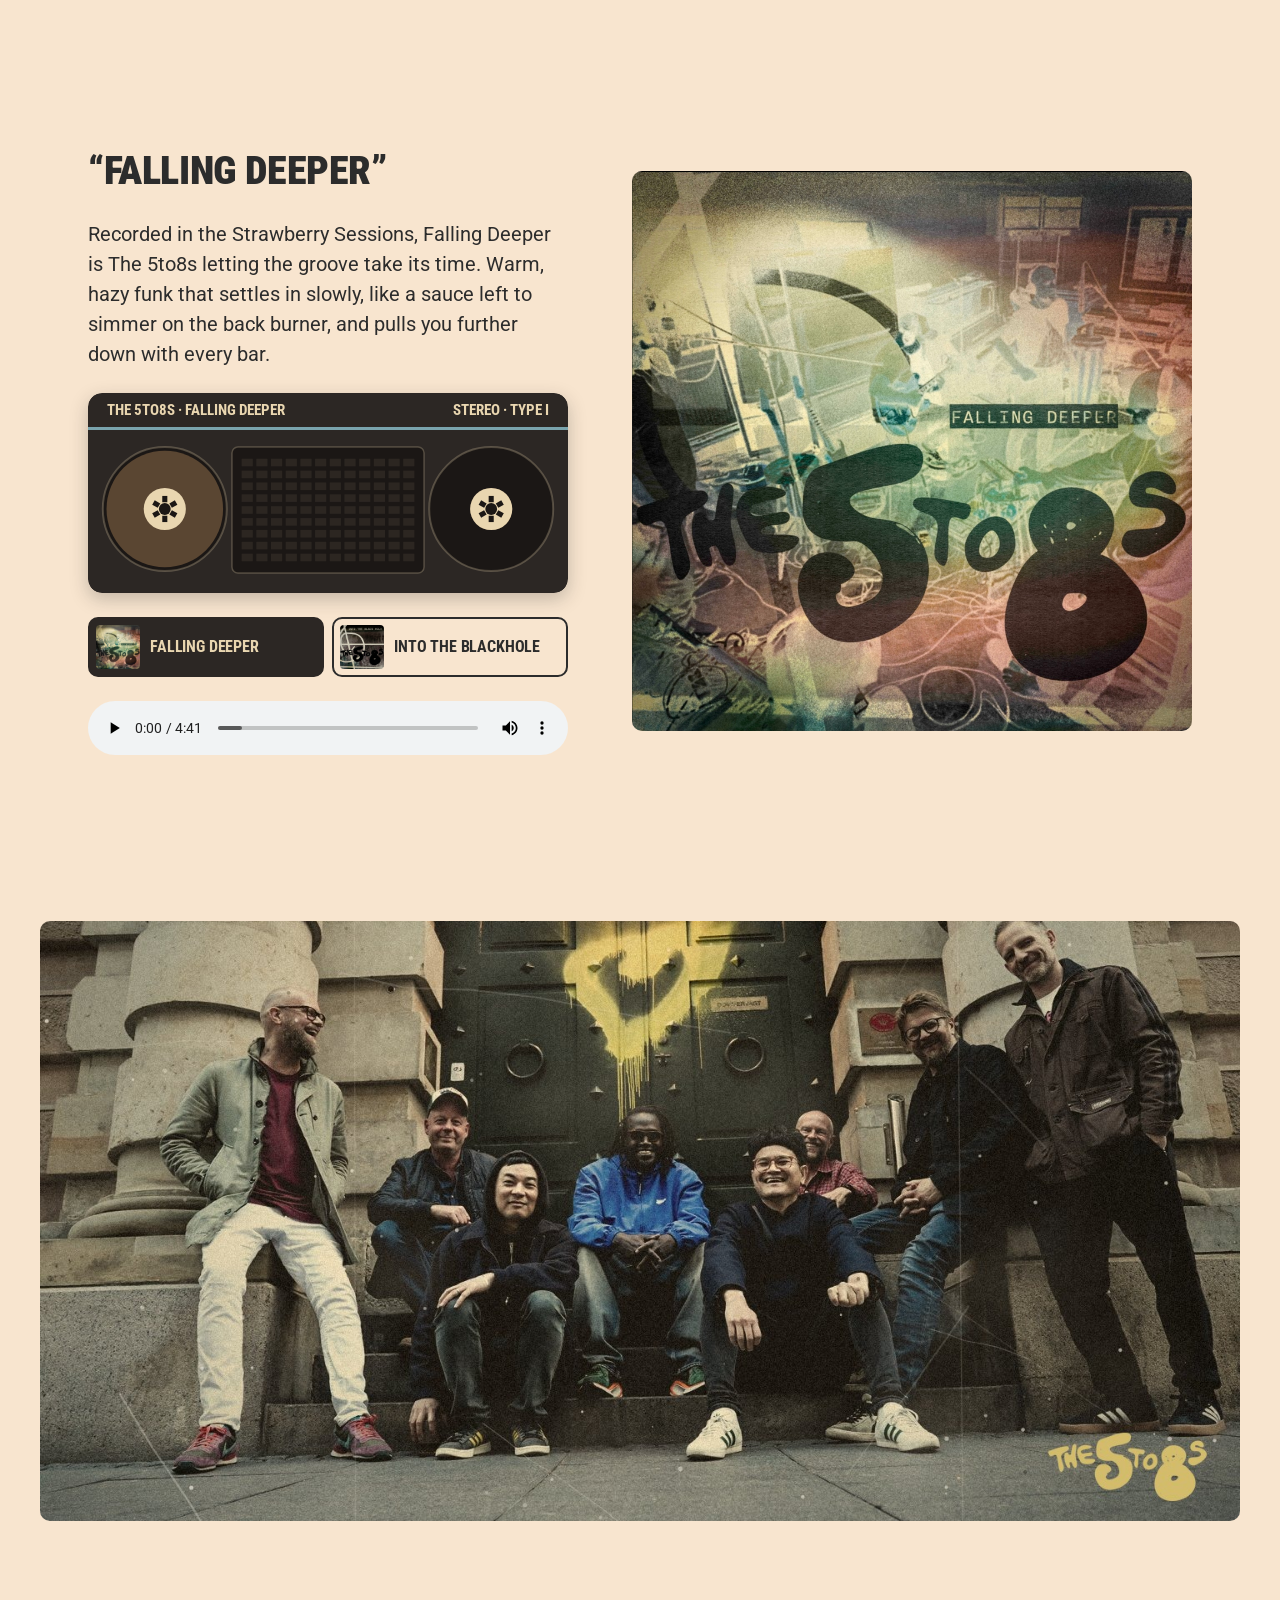
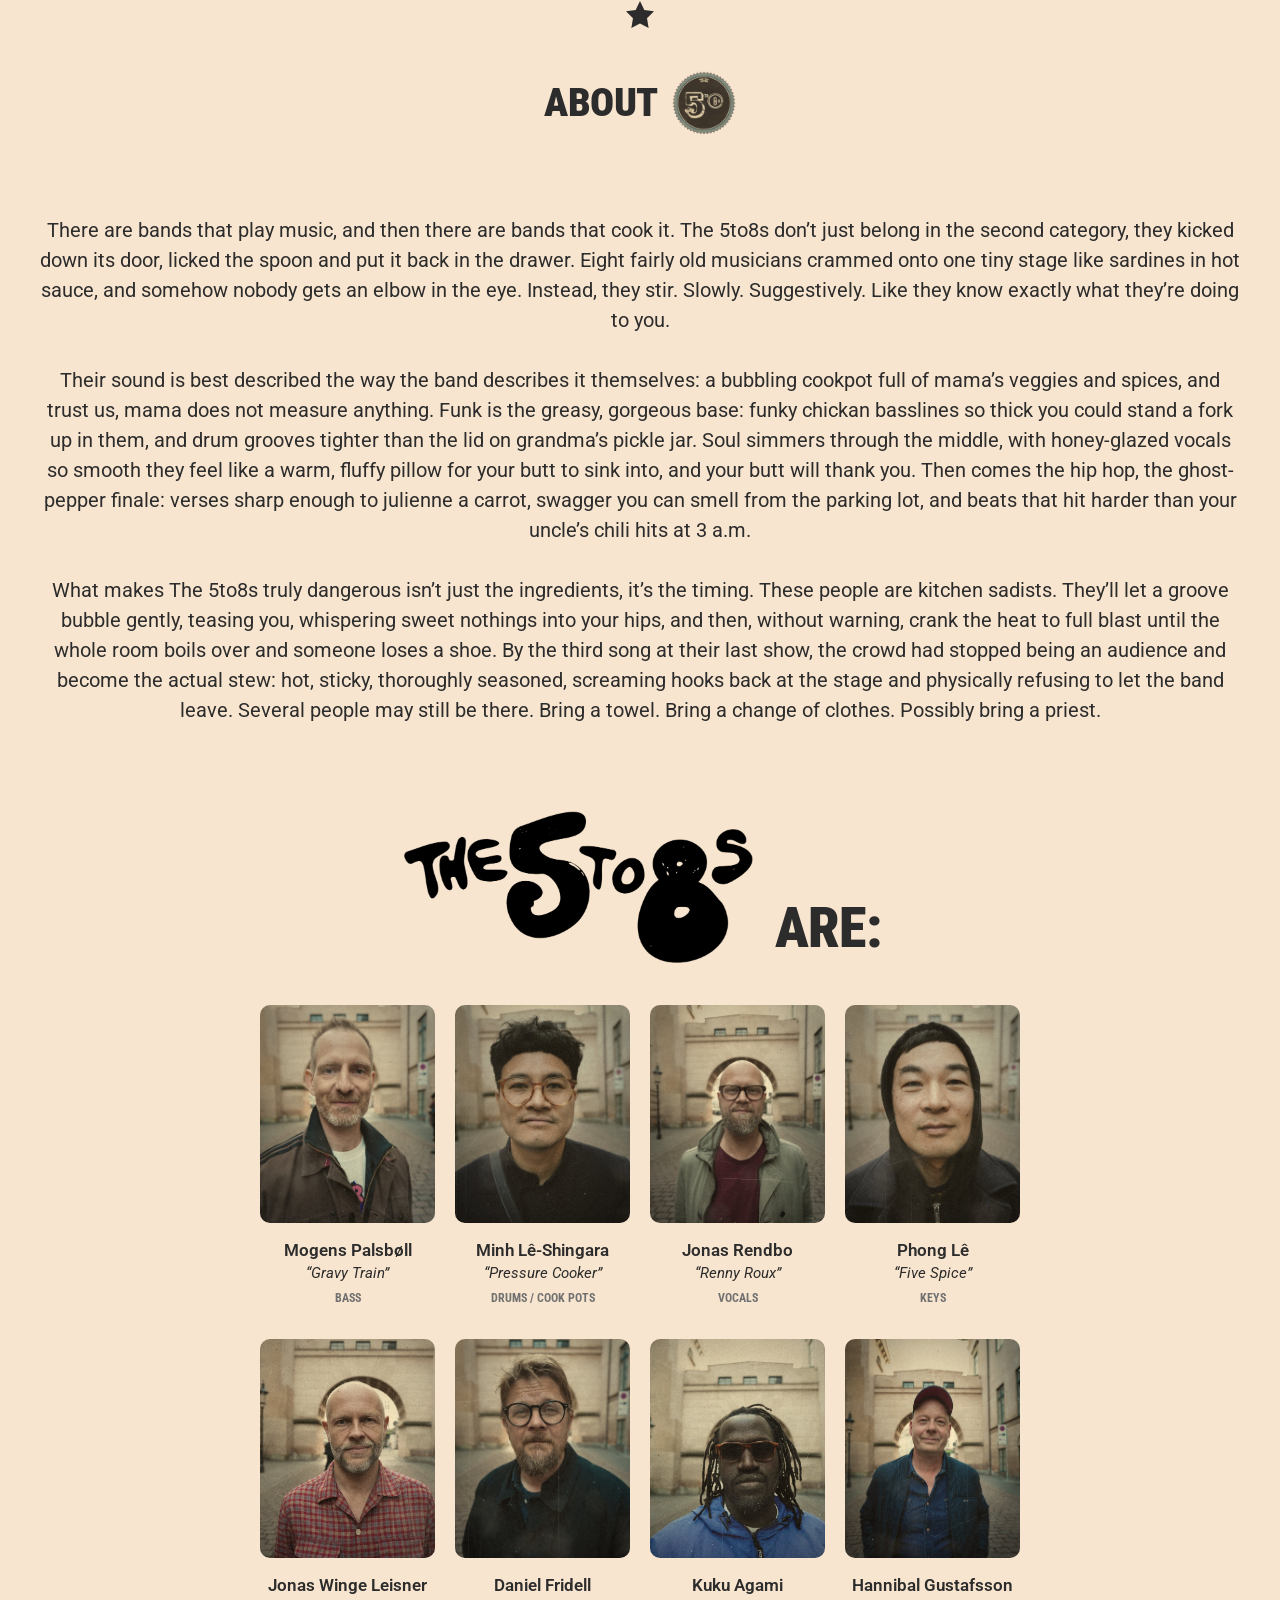
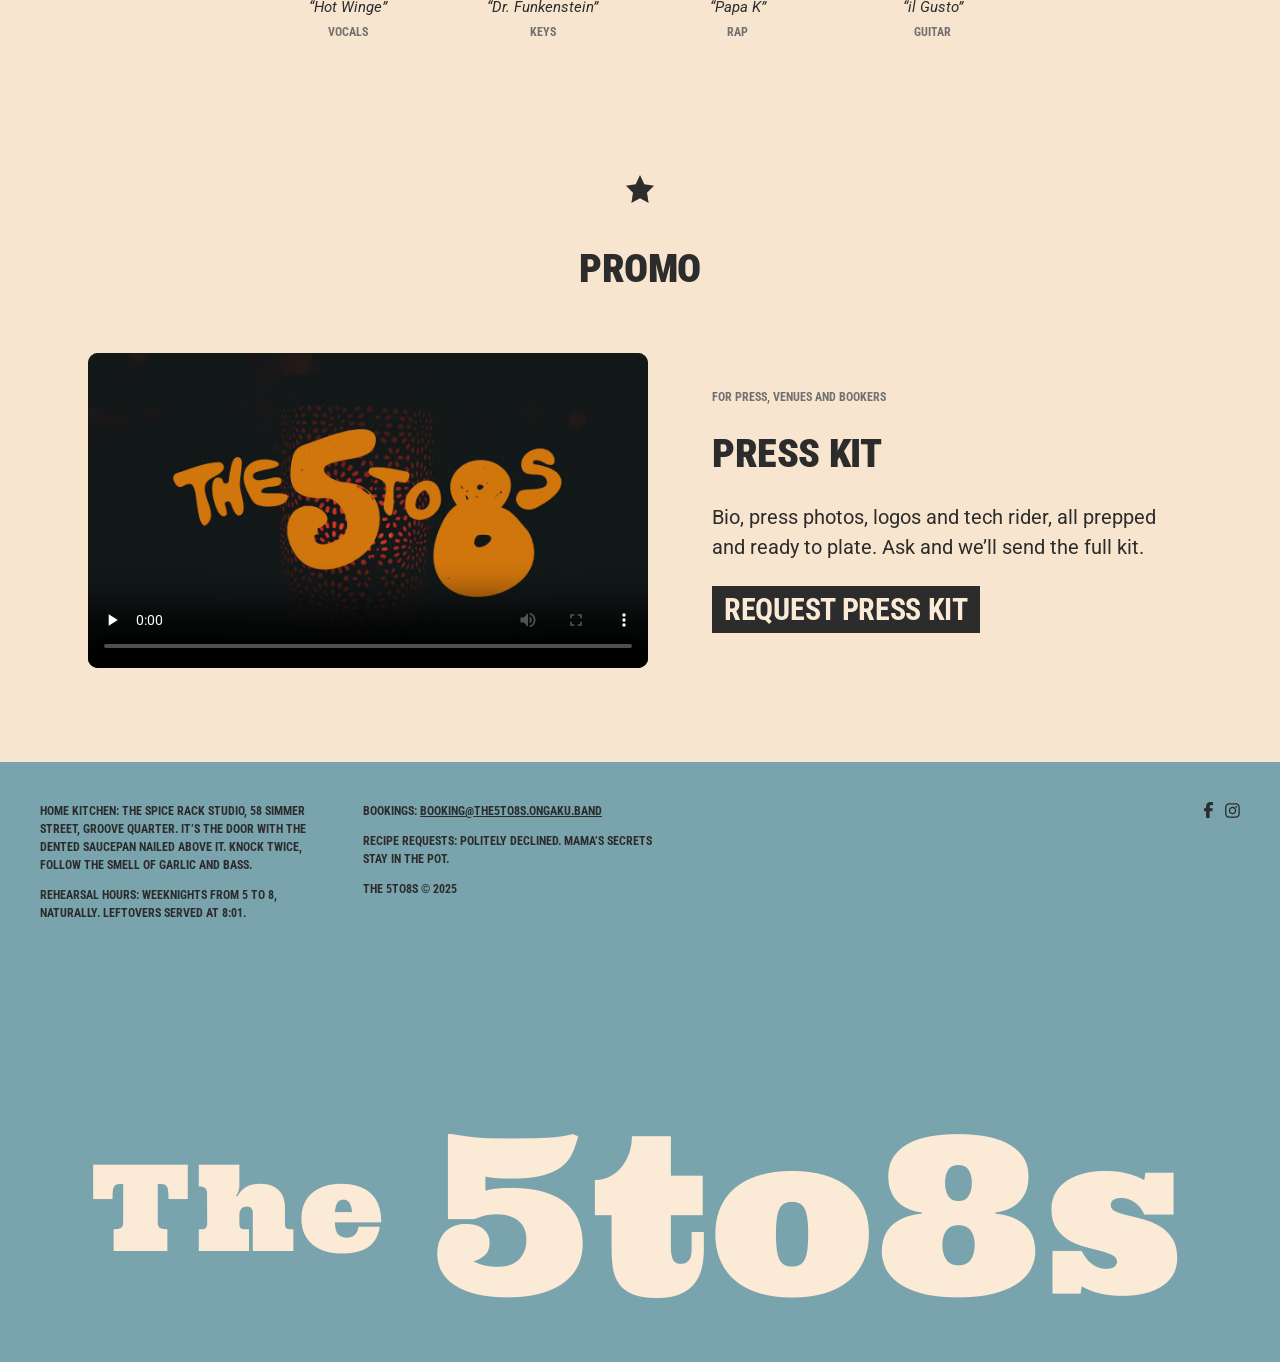
==== commit c49e5426: "Move ended shows to a Past Shows list automatically Co-Authored-By: Claude Opus 5.5 <noreply@anthrop" ====
--- a/index.html
+++ b/index.html
@@ -105,7 +105,7 @@
             </div>
           </dl>
         </article>
-        <article class="show" aria-label="Concert at Drop Inn, Copenhagen">
+        <article class="show" aria-label="Concert at Drop Inn, Copenhagen" data-ends="2026-10-24T23:30+02:00">
           <dl class="show__info">
             <div class="show__field">
               <dt class="caption">Date</dt>
@@ -122,6 +122,9 @@
           </dl>
           <a class="ticket-link show__tickets" href="https://place2book.com/da/sw2/sales/3f22m9nqsd" target="_blank" rel="noopener">Tickets</a>
         </article>
+        <div class="agenda__past" hidden>
+          <h3 class="heading-2 agenda__past-title">Past Shows</h3>
+        </div>
       </div>
     </section>
 
--- a/styles.css
+++ b/styles.css
@@ -582,6 +582,22 @@
 
 .show + .show {
   border-top: 0;
+}
+
+.agenda__past {
+  width: 100%;
+  display: flex;
+  flex-direction: column;
+  align-items: center;
+  gap: 24px;
+}
+
+.agenda__past-title {
+  text-align: center;
+}
+
+.agenda__past .show {
+  opacity: 0.6;
 }
 
 .show__info {
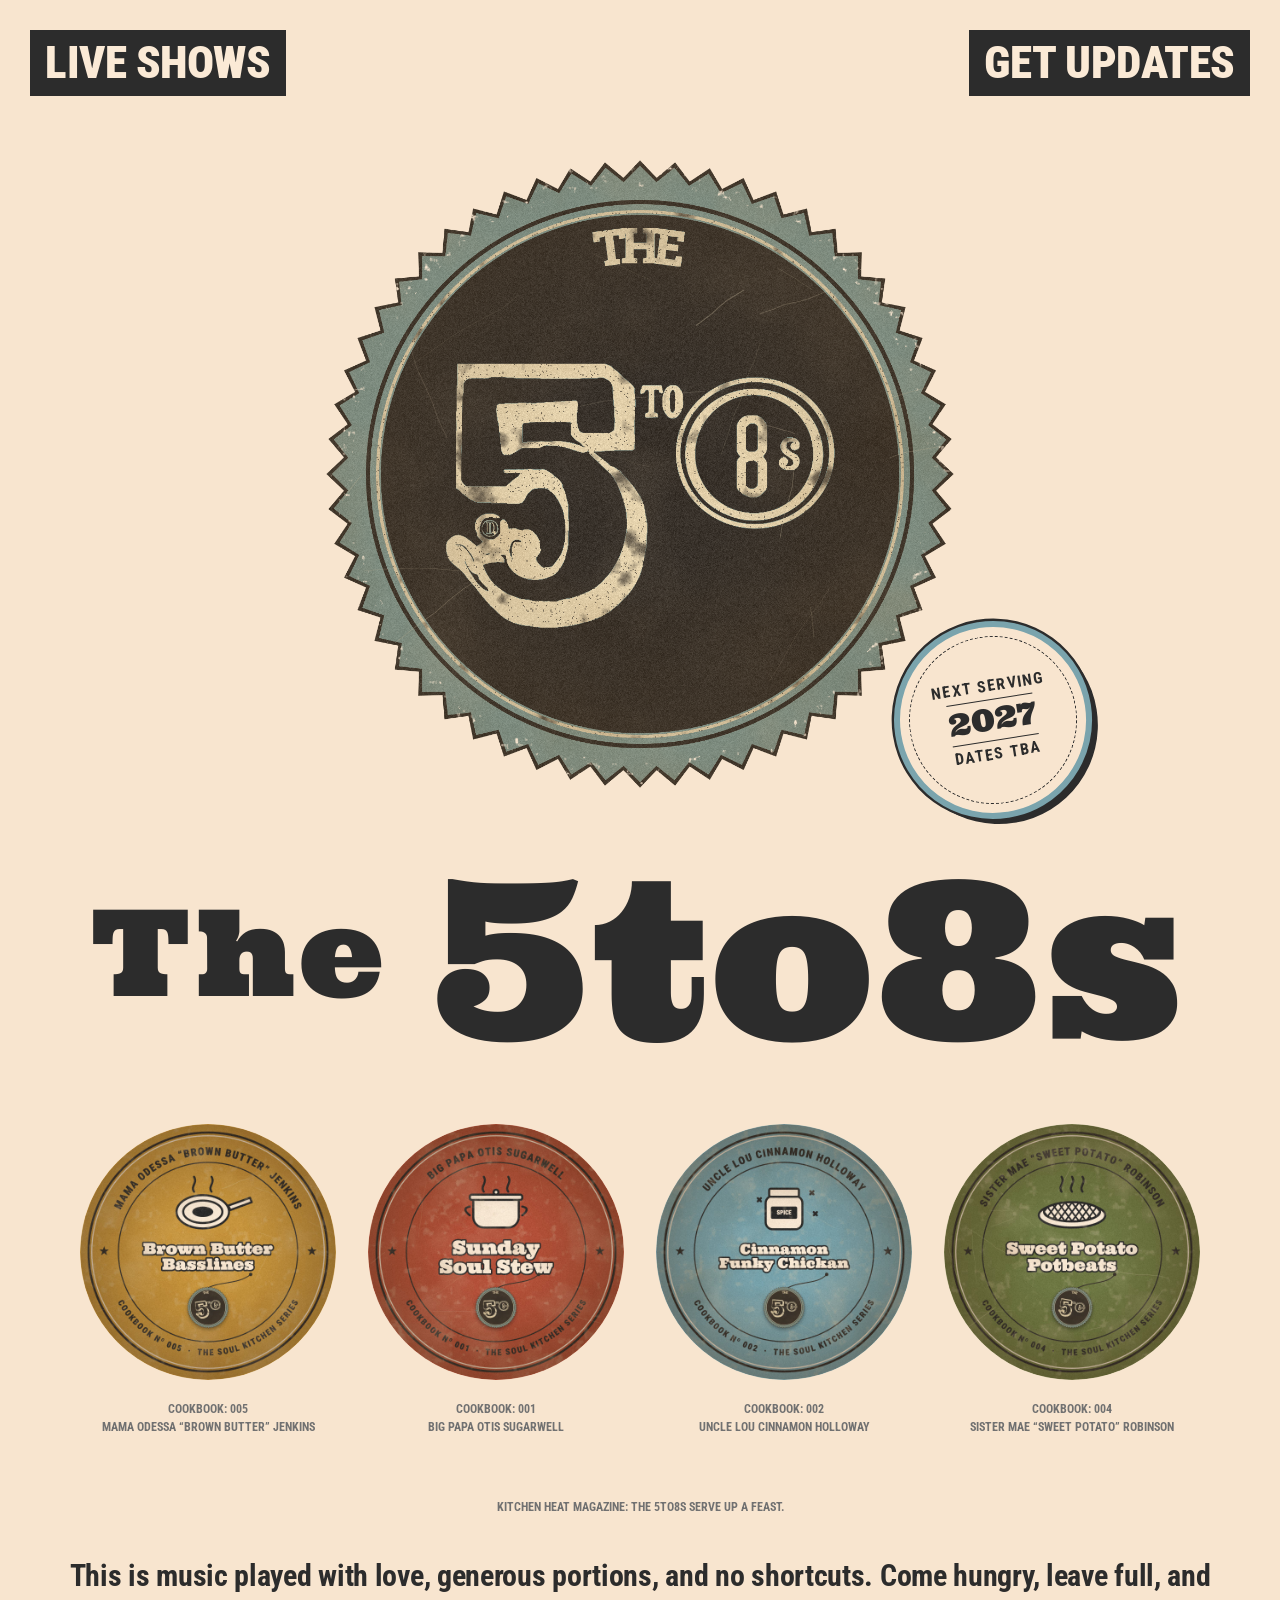
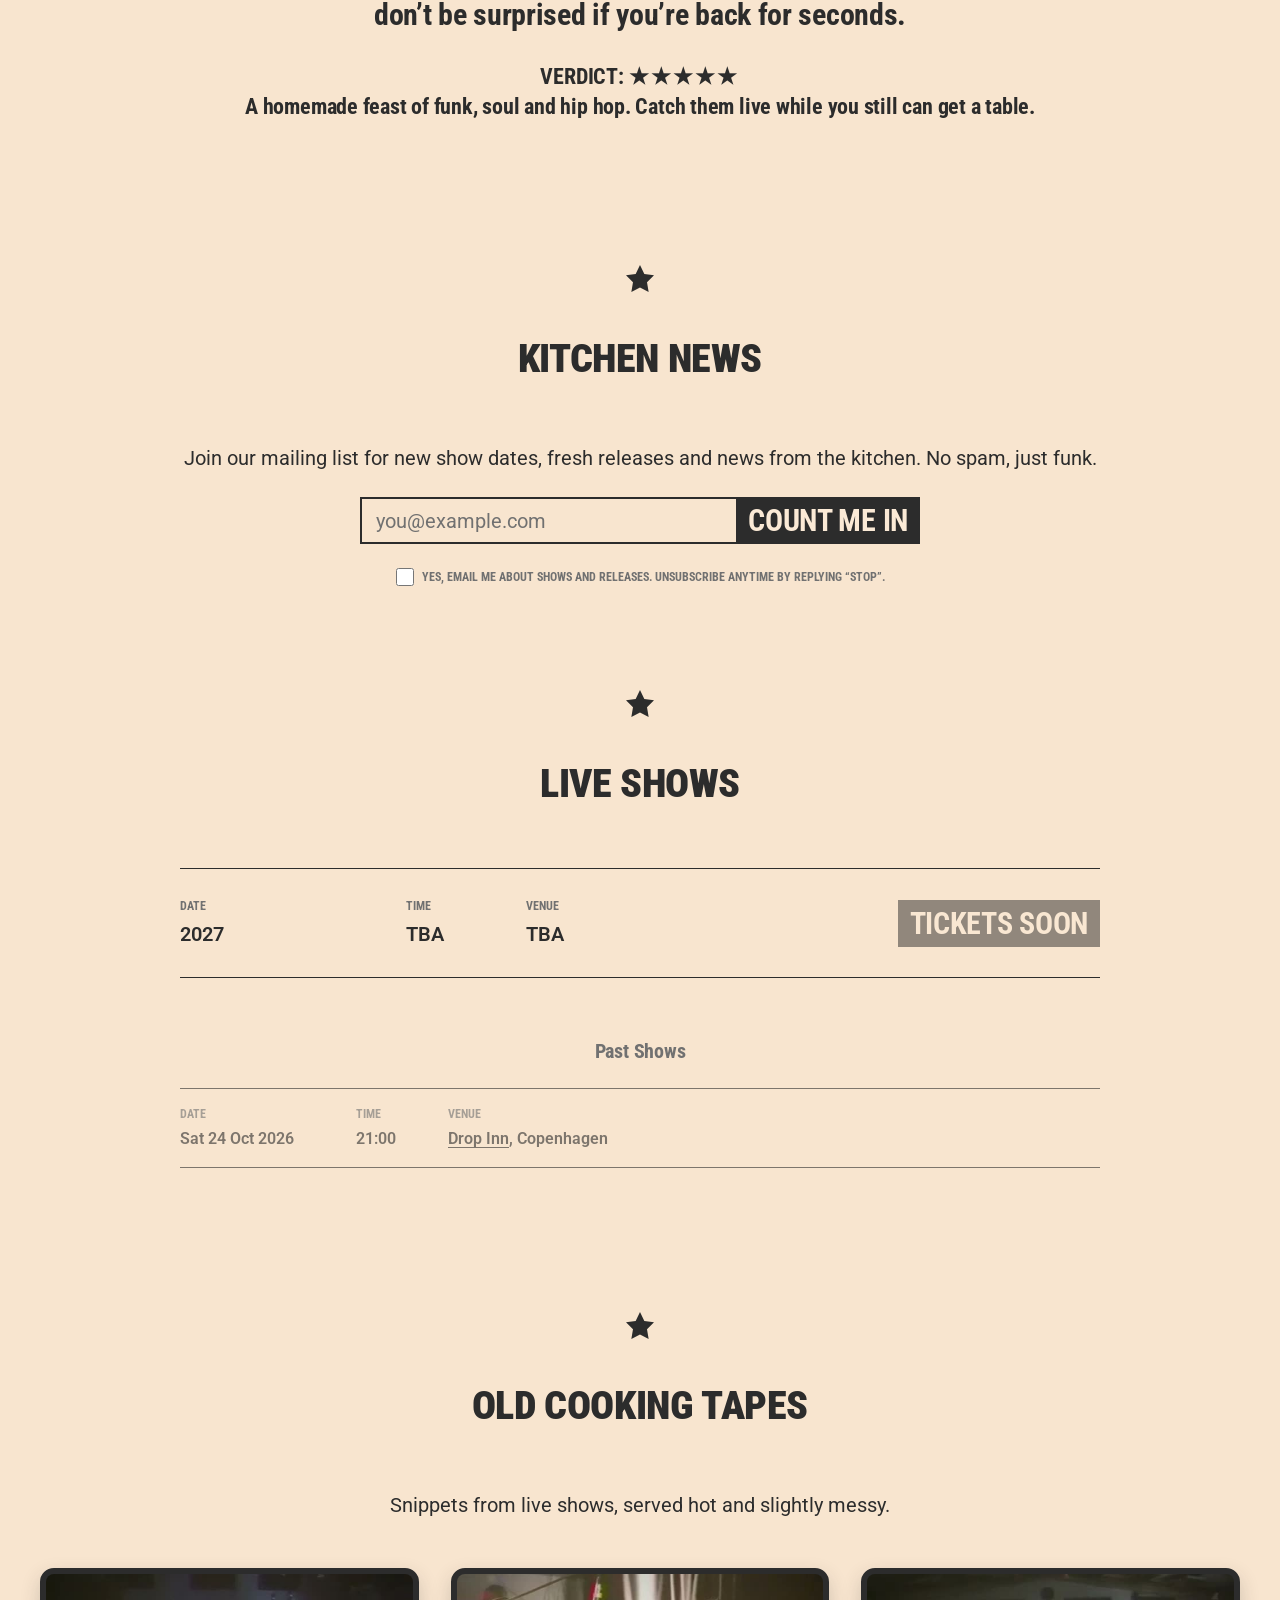
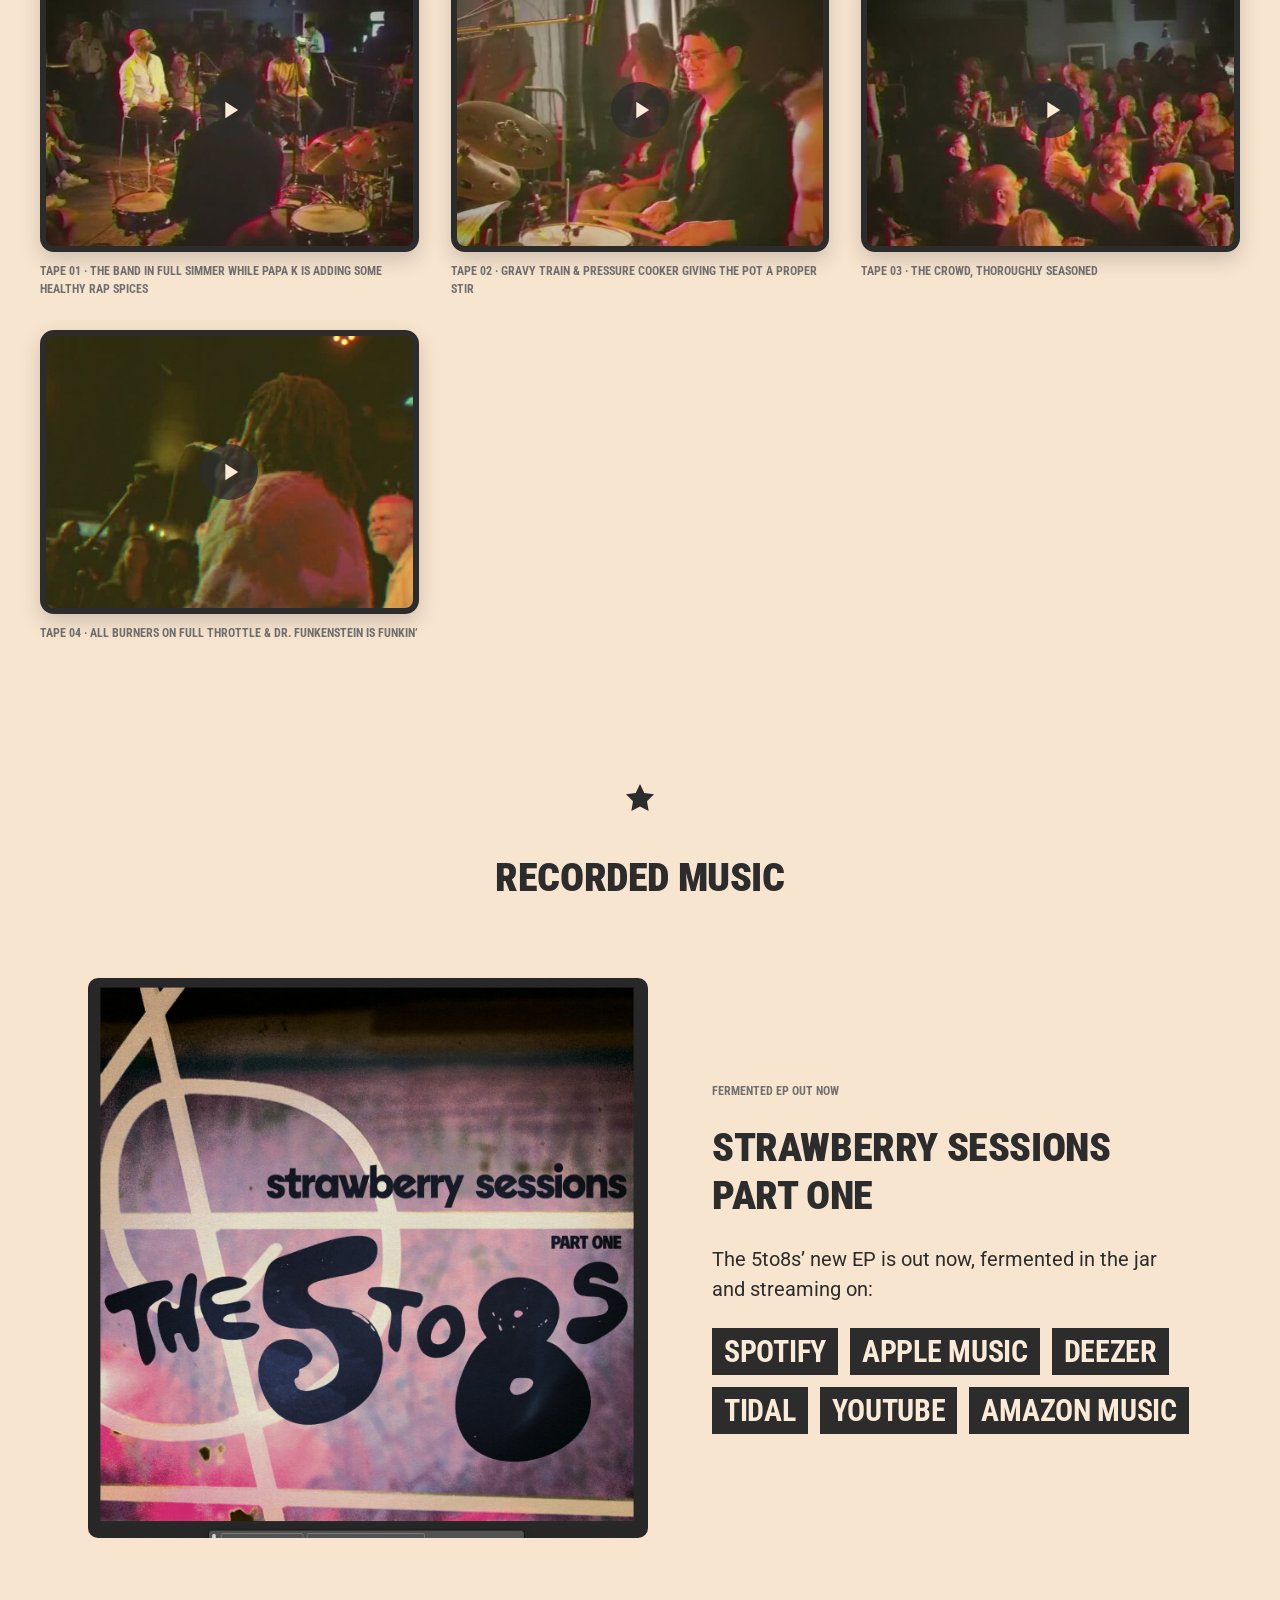
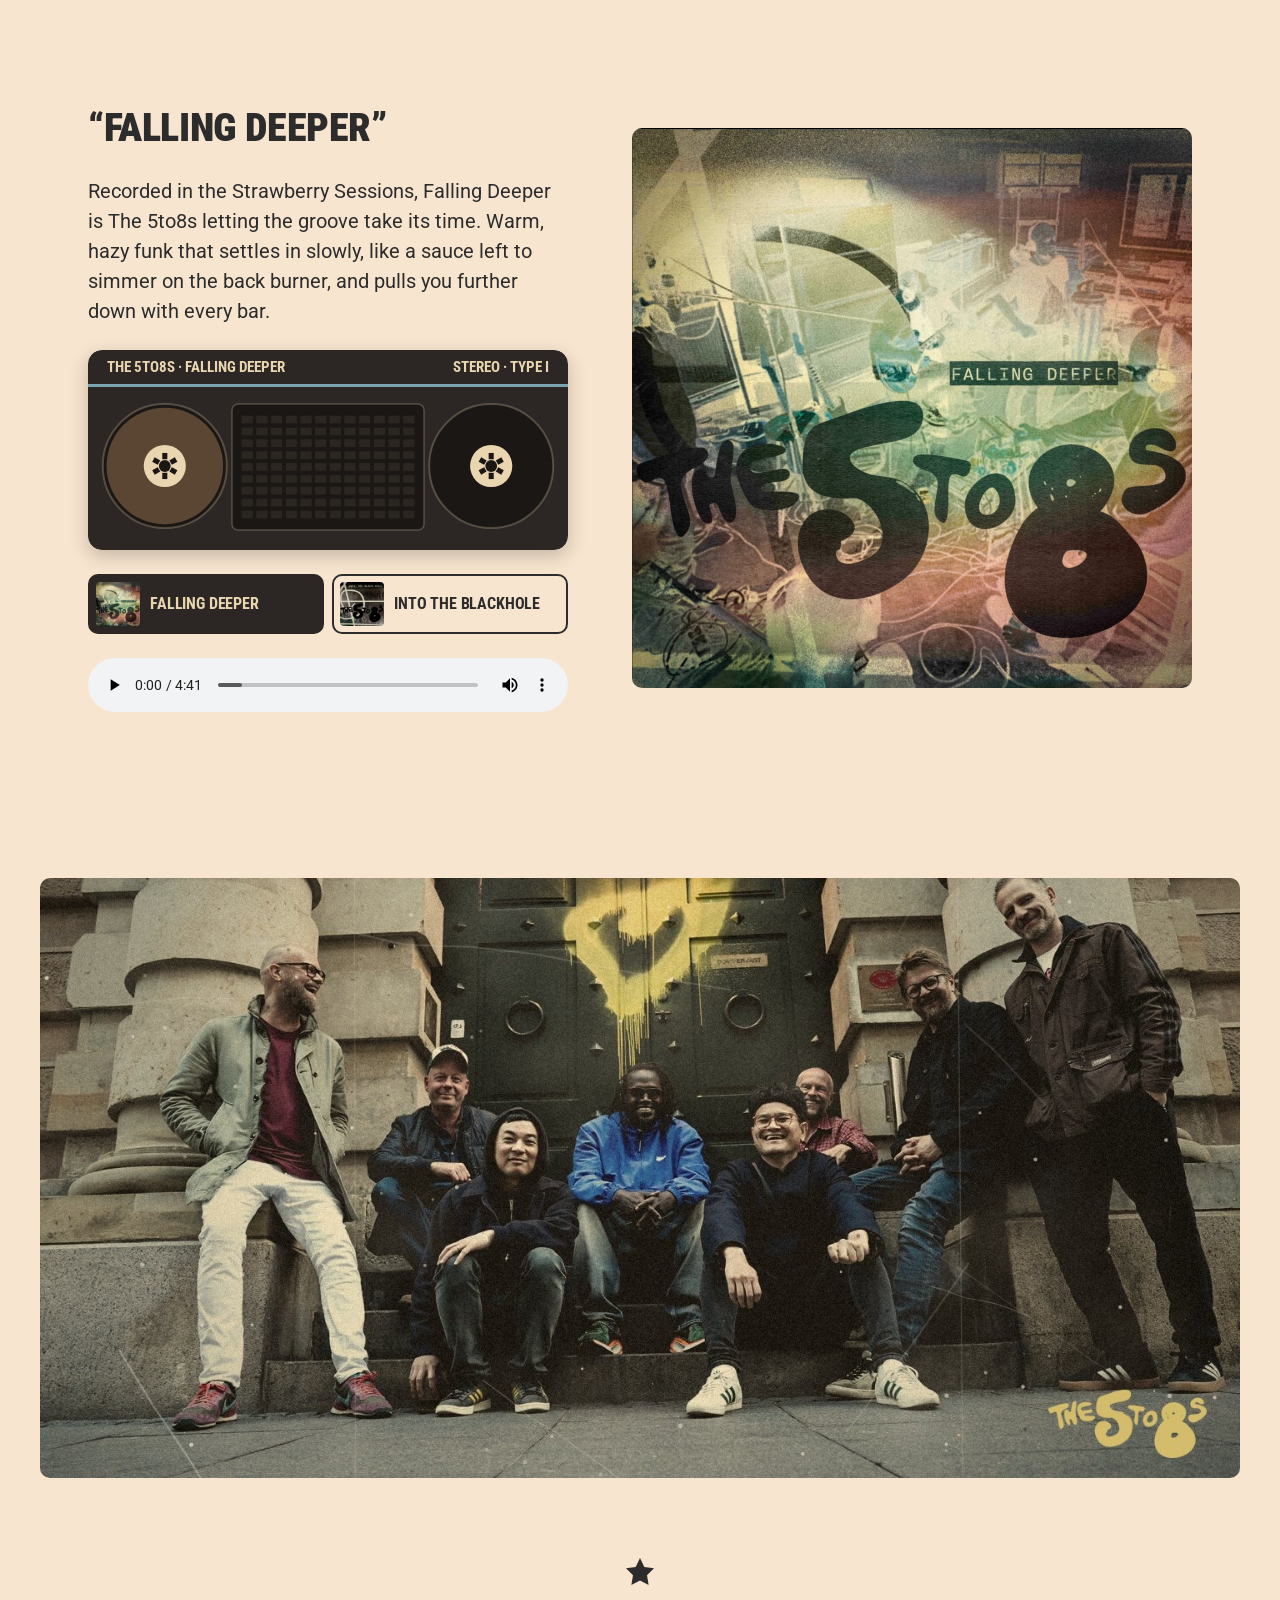
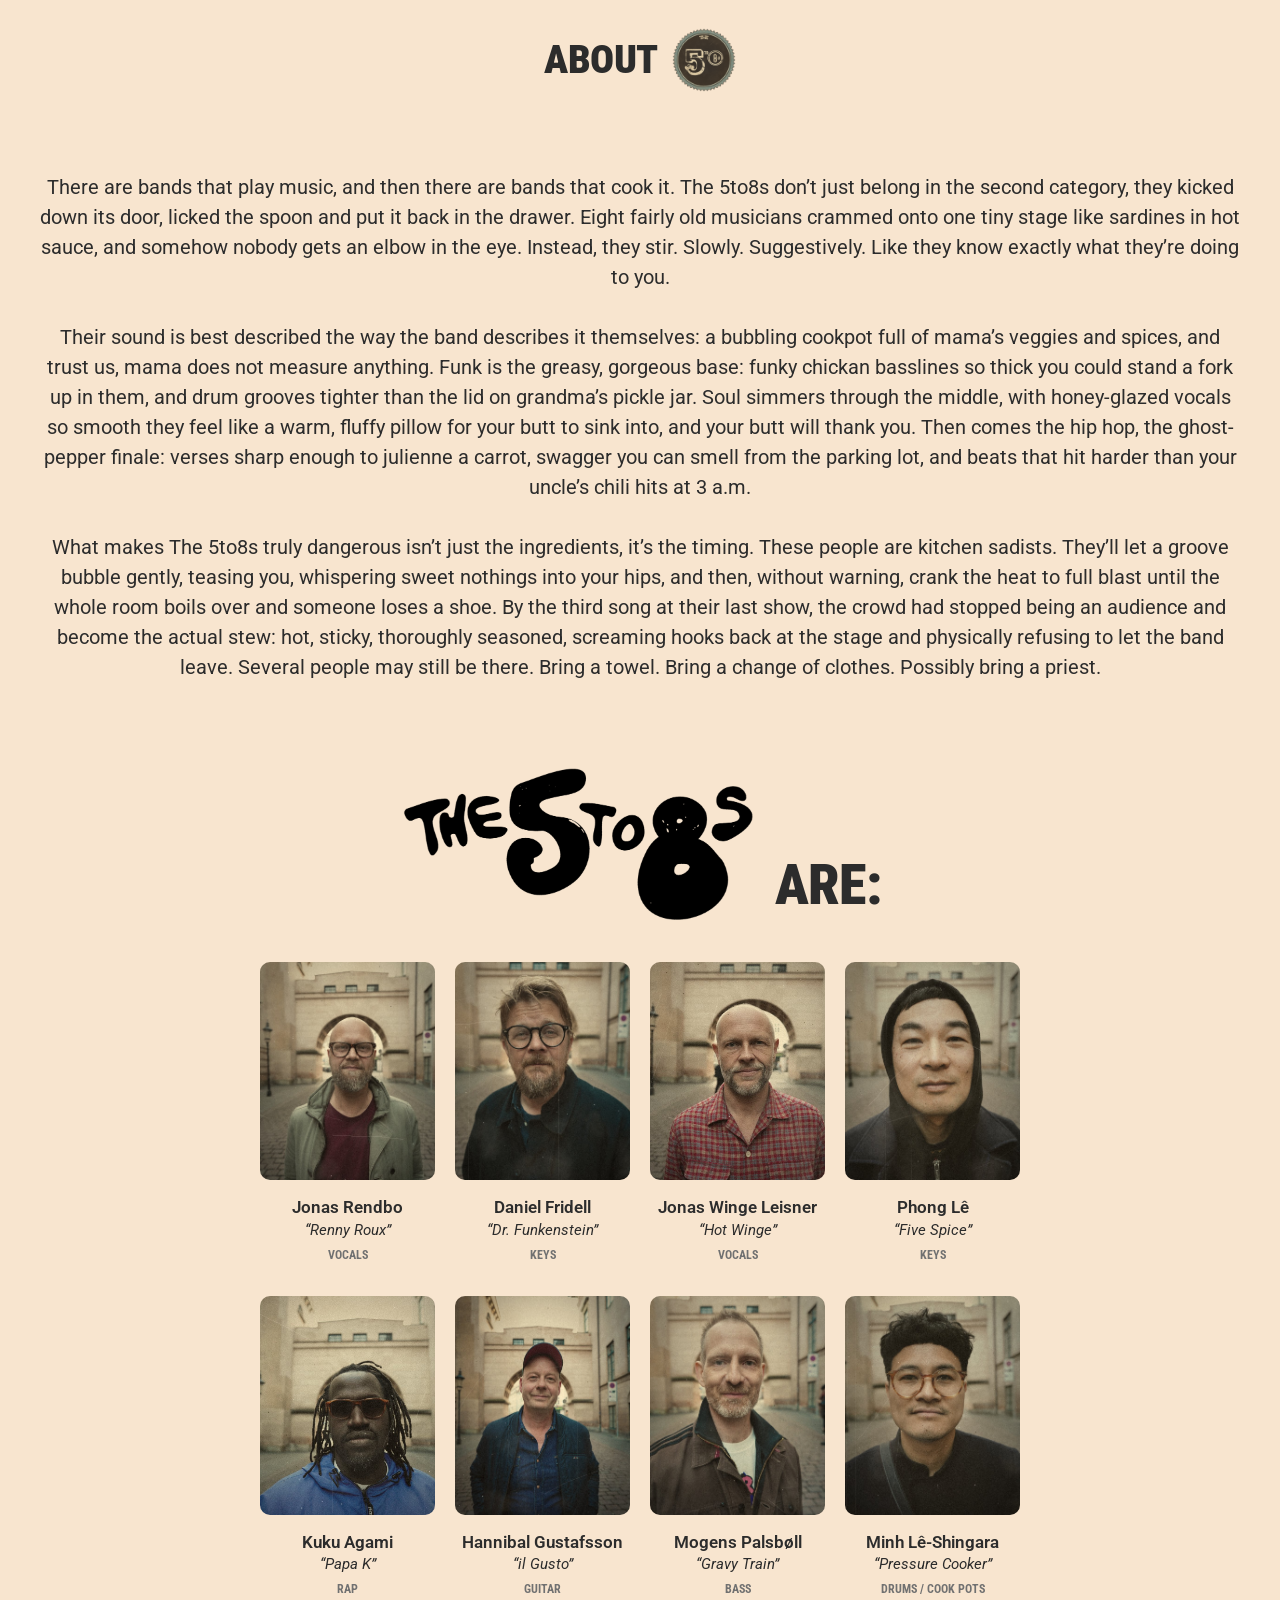
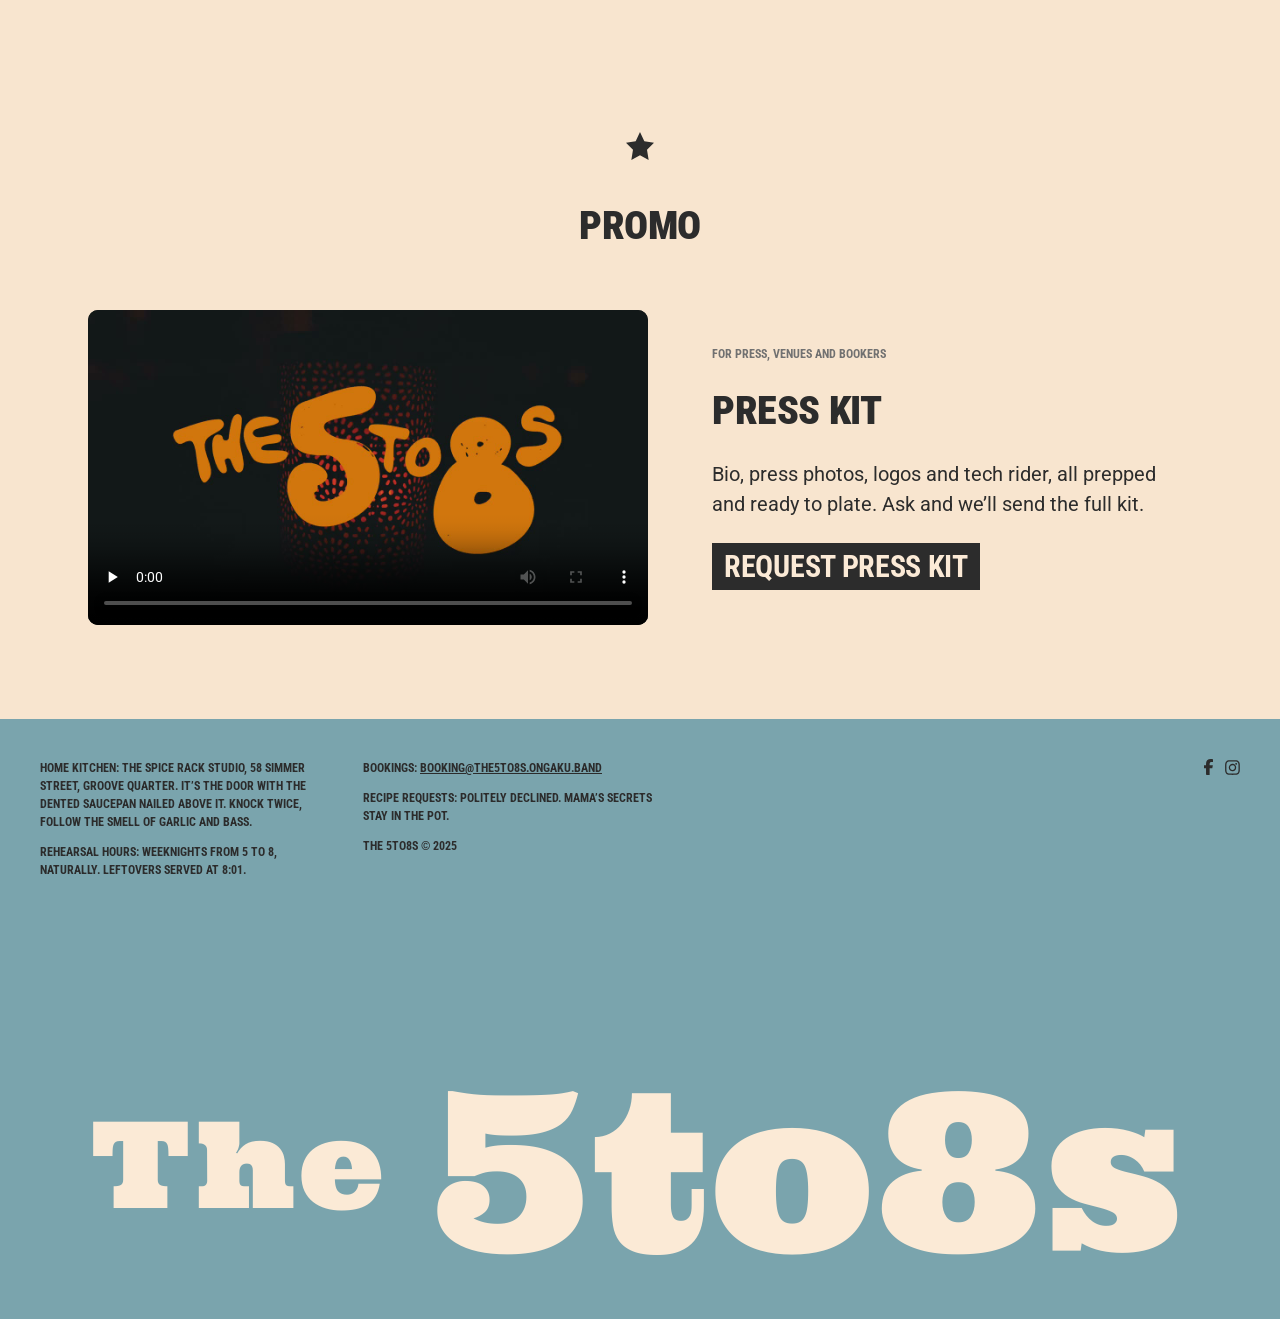
==== commit 25d95b97: "Automate Next Serving badge and tidy Live Shows - Badge fills itself from the soonest upcoming show;" ====
--- a/index.html
+++ b/index.html
@@ -89,7 +89,7 @@
           <img class="star" src="assets/star.svg" alt="" role="presentation">
           <h2 class="heading-1" id="dates-title">Live Shows</h2>
         </div>
-        <article class="show" aria-label="Upcoming concert, details to be announced">
+        <article class="show" aria-label="Upcoming concert in 2027, details to be announced">
           <dl class="show__info">
             <div class="show__field">
               <dt class="caption">Date</dt>
@@ -104,6 +104,7 @@
               <dd>TBA</dd>
             </div>
           </dl>
+          <span class="ticket-link ticket-link--soon show__tickets">Tickets soon</span>
         </article>
         <article class="show" aria-label="Concert at Drop Inn, Copenhagen" data-ends="2026-10-24T23:30+02:00">
           <dl class="show__info">
--- a/styles.css
+++ b/styles.css
@@ -594,10 +594,21 @@
 
 .agenda__past-title {
   text-align: center;
+  font-size: 20px;
+  color: var(--color-text-captions);
 }
 
 .agenda__past .show {
   opacity: 0.6;
+  padding: 16px 0;
+}
+
+.agenda__past .show__info {
+  gap: 12px 40px;
+}
+
+.agenda__past .show__field dd {
+  font-size: 16px;
 }
 
 .show__info {
@@ -605,6 +616,23 @@
   display: flex;
   flex-wrap: wrap;
   gap: 24px 56px;
+}
+
+/* Fixed Date and Time columns so fields line up from row to row */
+.show__field:nth-child(1) {
+  width: 170px;
+}
+
+.show__field:nth-child(2) {
+  width: 64px;
+}
+
+.agenda__past .show__field:nth-child(1) {
+  width: 136px;
+}
+
+.agenda__past .show__field:nth-child(2) {
+  width: 52px;
 }
 
 .show__field dt {
@@ -637,7 +665,14 @@
   padding: 4px 12px;
 }
 
-.ticket-link:hover,
+/* Not on sale yet: same tag look, no link behaviour */
+.ticket-link--soon {
+  opacity: 0.5;
+  cursor: default;
+  white-space: nowrap;
+}
+
+.ticket-link:not(.ticket-link--soon):hover,
 .ticket-link:focus-visible,
 .nav__link:hover,
 .nav__link:focus-visible {
@@ -1064,6 +1099,12 @@
     gap: 14px;
   }
 
+  .show__field,
+  .show__field:nth-child(n),
+  .agenda__past .show__field:nth-child(n) {
+    width: auto;
+  }
+
   .show__field {
     display: flex;
     justify-content: space-between;
